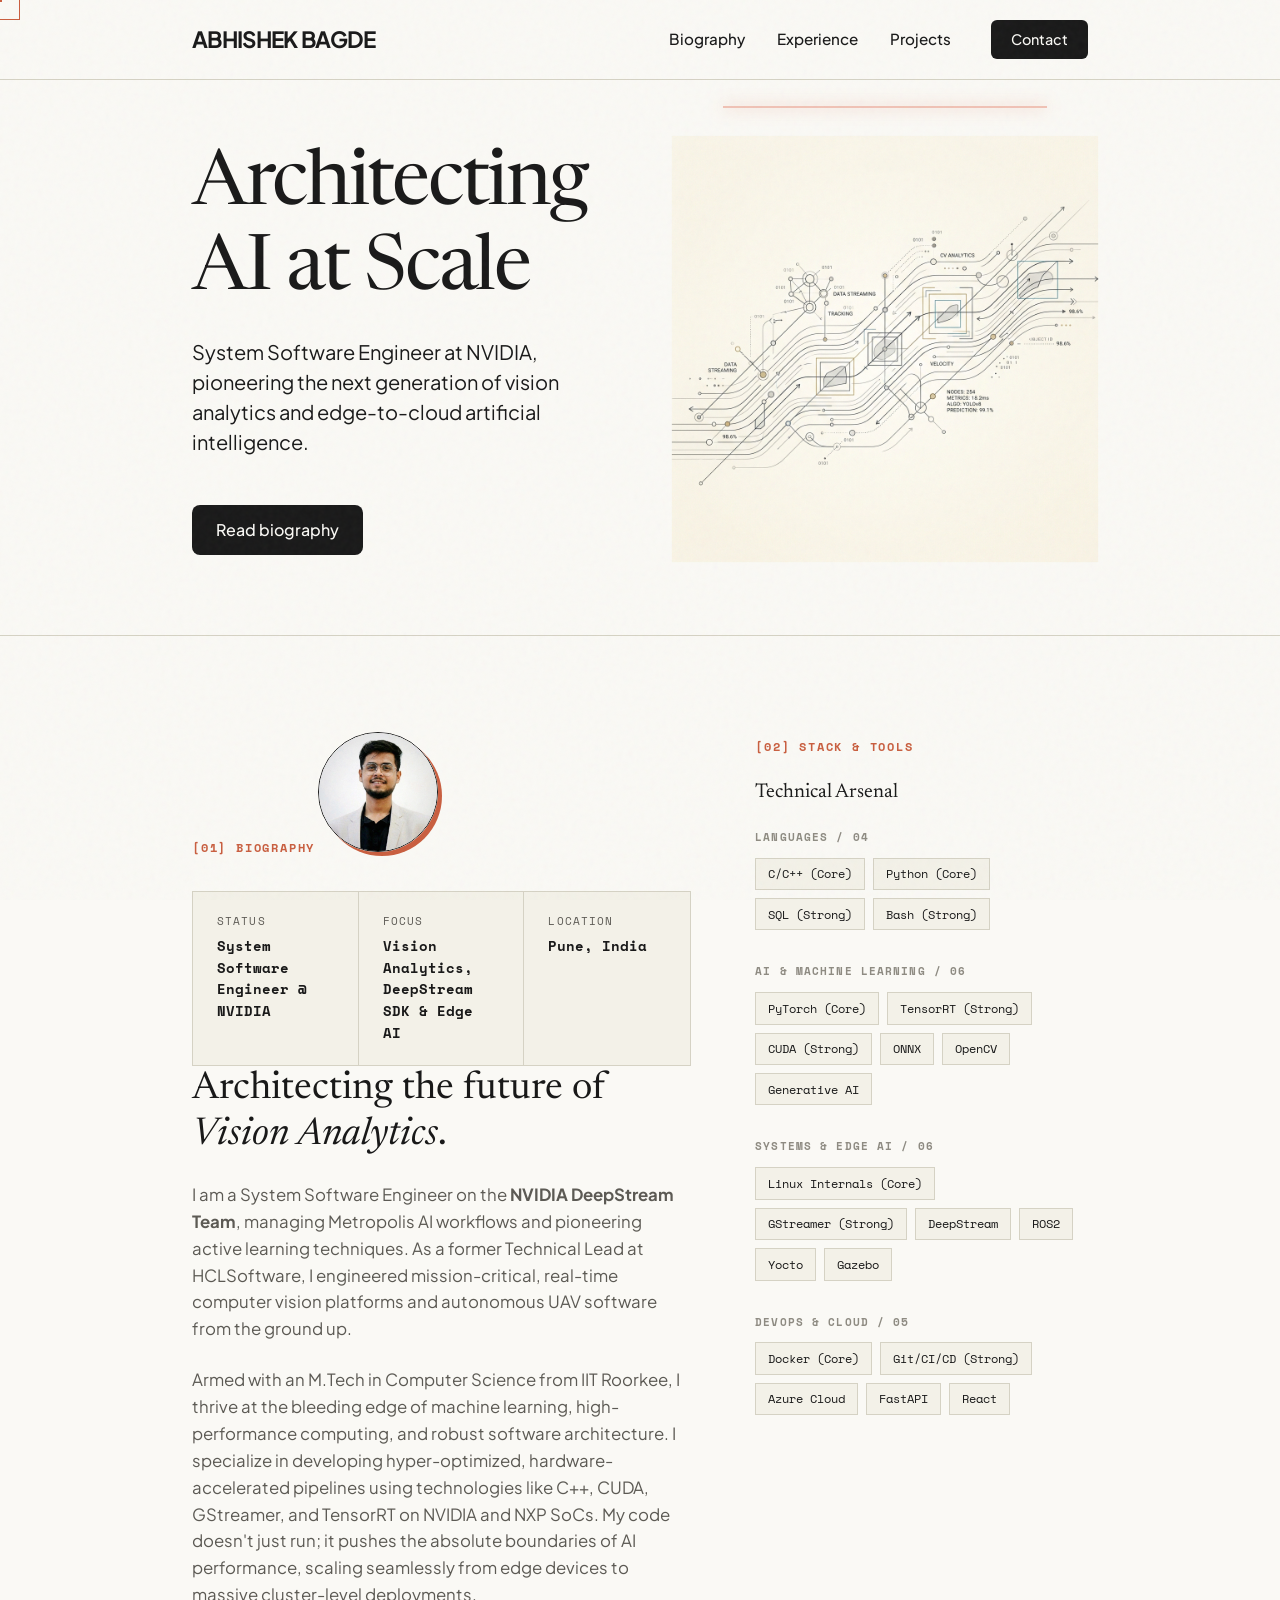
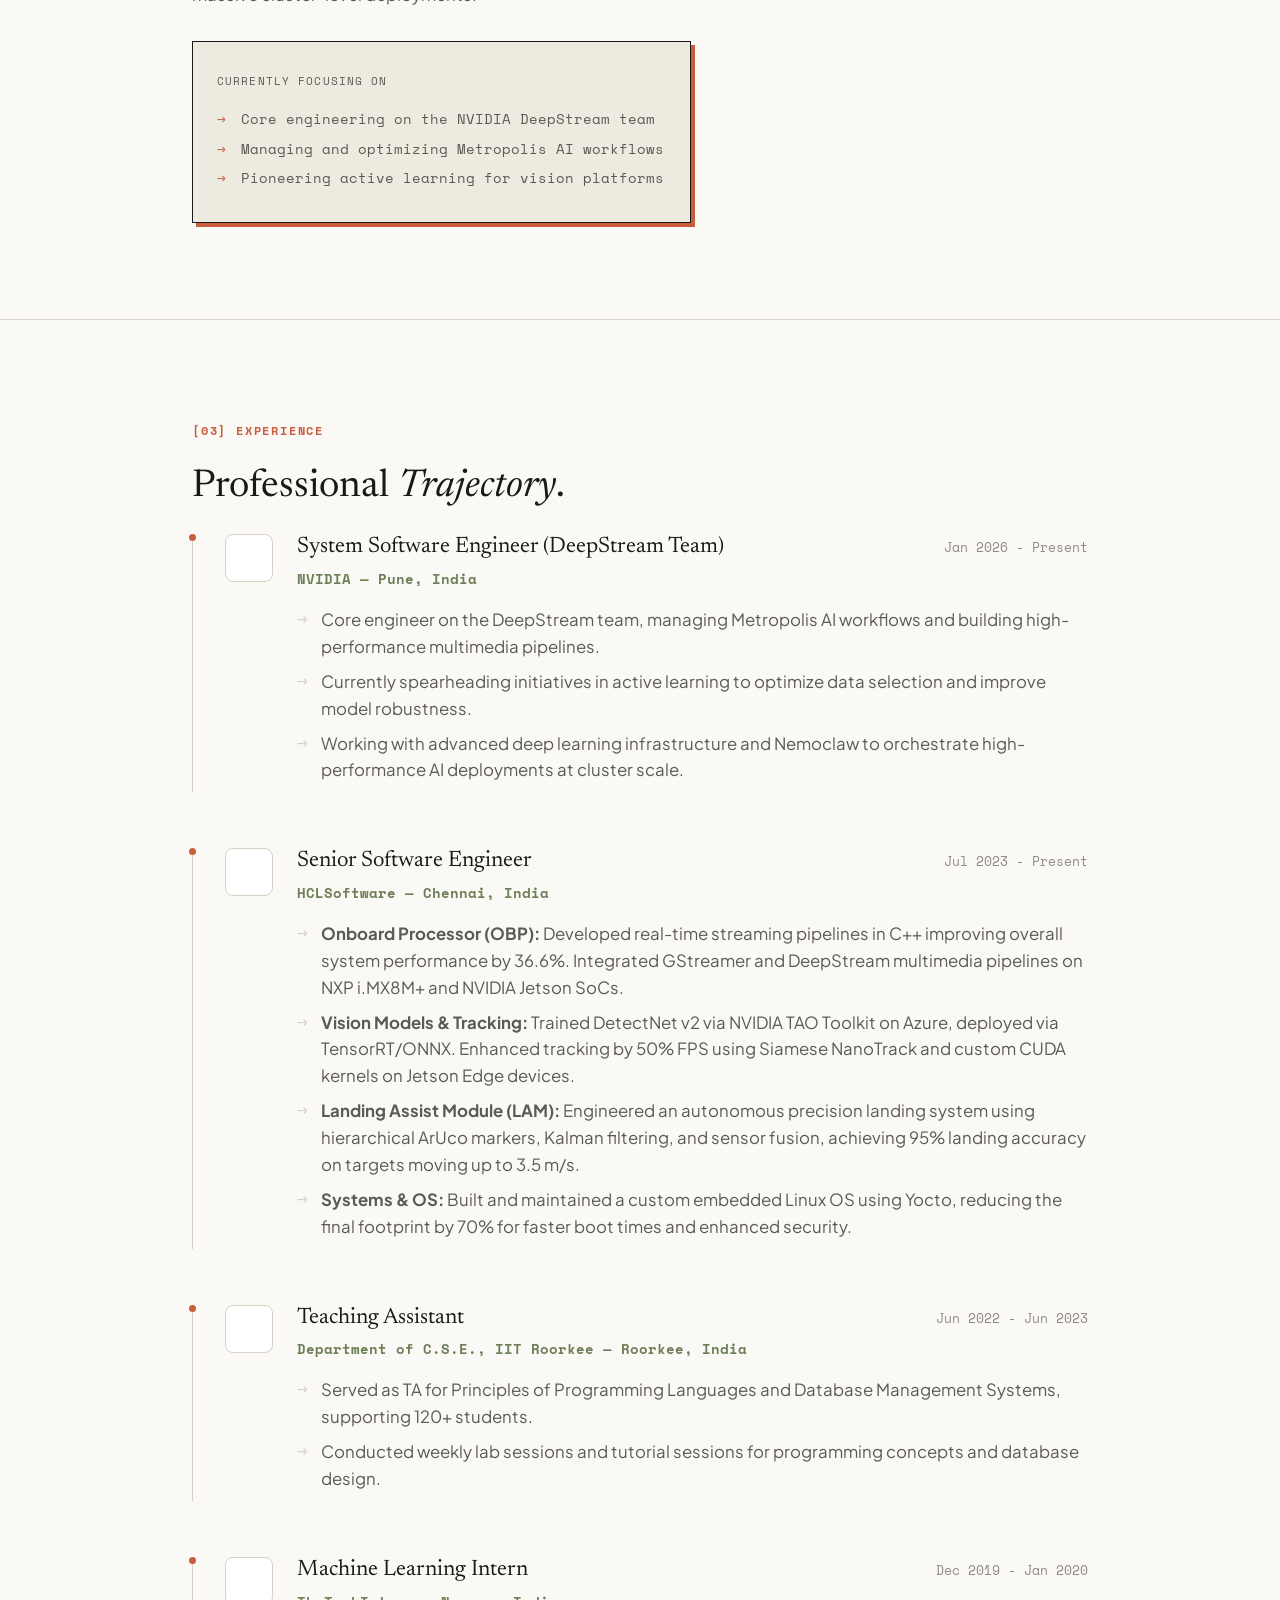
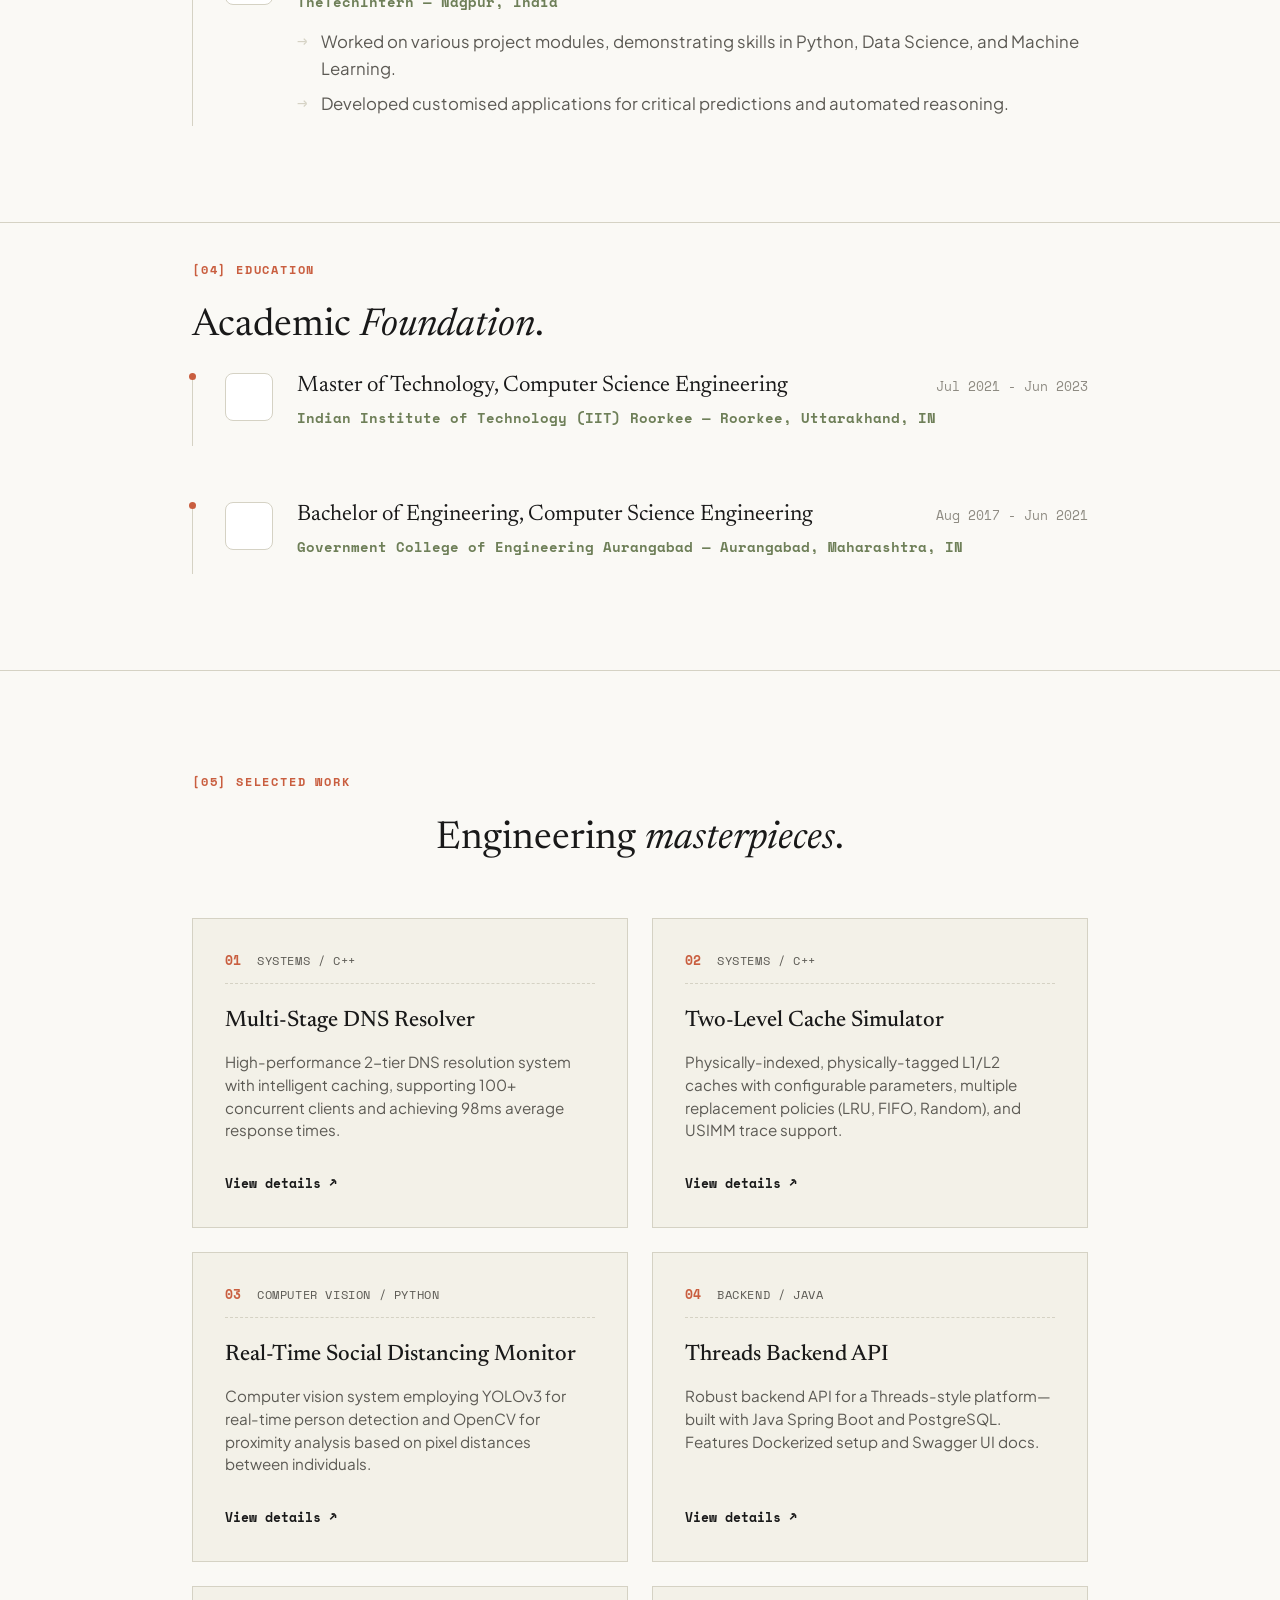
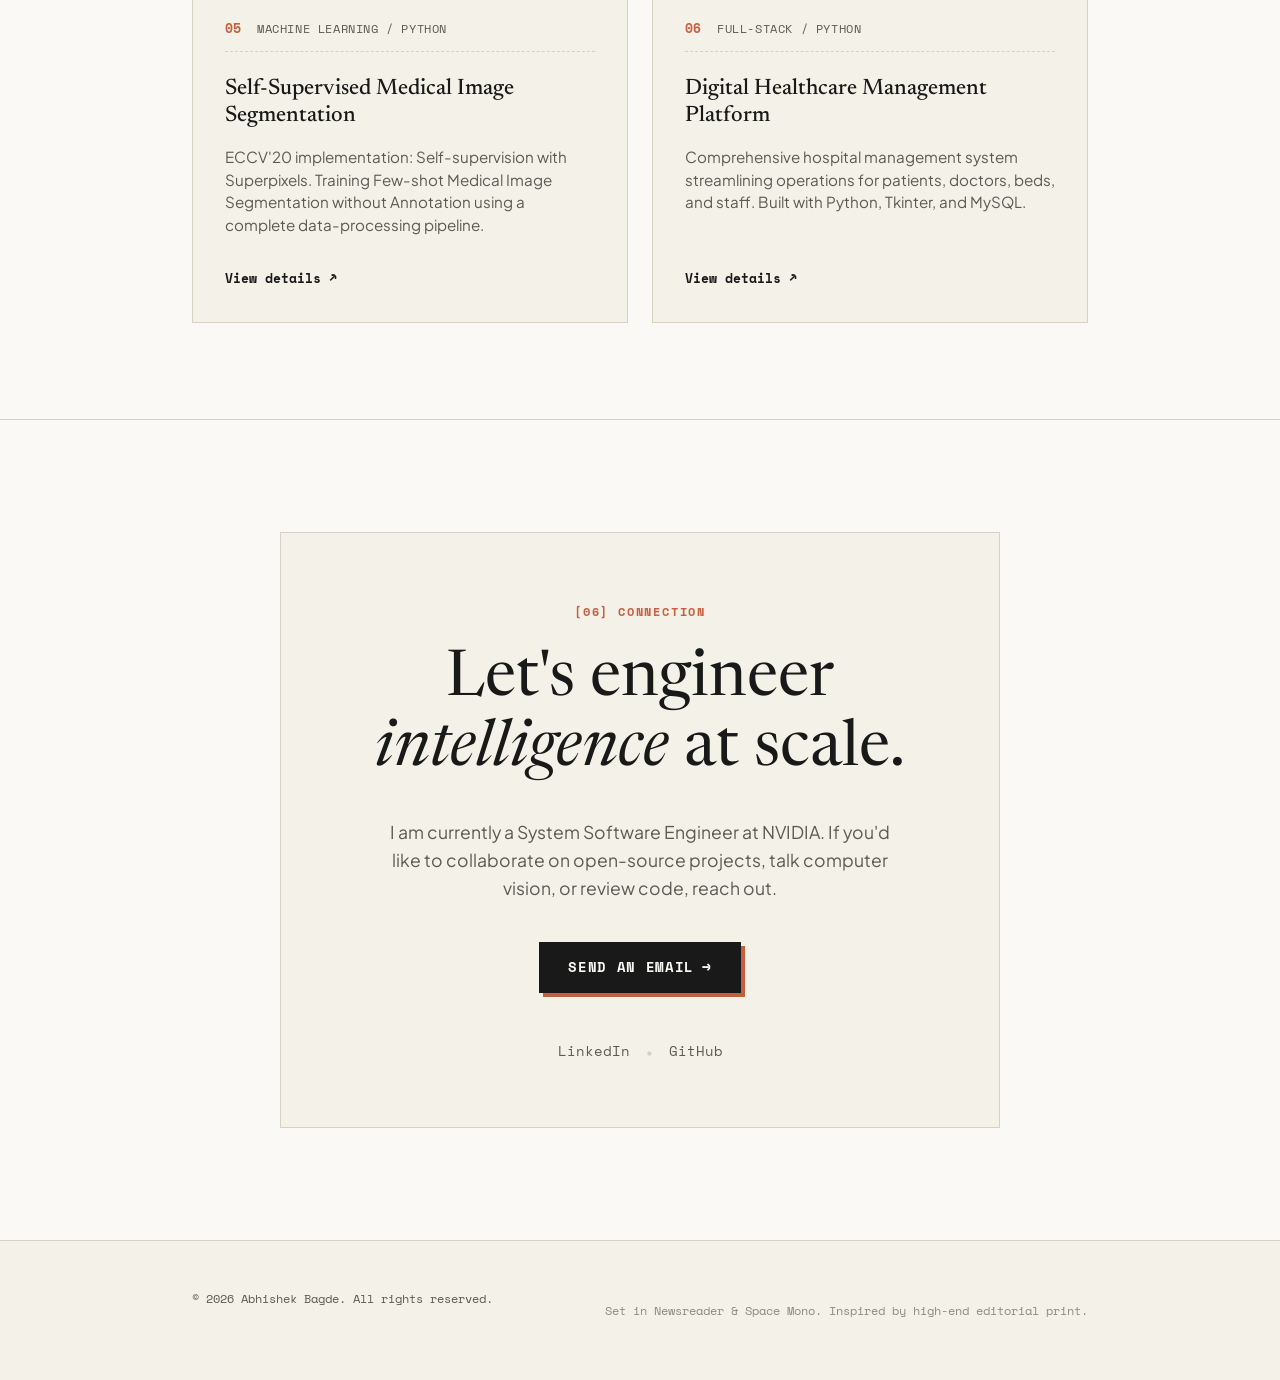
==== index.html @ 3987d08a "feat: add company and university logos to experience and education sections using clearbit api" ====
<!DOCTYPE html>
<html lang="en">
<head>
    <meta charset="UTF-8">
    <meta name="viewport" content="width=device-width, initial-scale=1.0">
    <title>Abhishek Bagde — Software Engineer & Systems Builder</title>
    <meta name="description" content="Portfolio of Abhishek Bagde, a System Software Engineer specializing in building robust distributed systems, high-performance AI workflows, and advanced computer vision platforms.">
    <!-- Google Fonts: Newsreader (Serif), Plus Jakarta Sans (Sans-Serif), Space Mono (Monospace) -->
    <link rel="preconnect" href="https://fonts.googleapis.com">
    <link rel="preconnect" href="https://fonts.gstatic.com" crossorigin>
    <link href="https://fonts.googleapis.com/css2?family=Newsreader:ital,opsz,wght@0,6..72,300..800;1,6..72,300..800&family=Plus+Jakarta+Sans:wght@300;400;500;600;700&family=Space+Mono:ital,wght@0,400;0,700;1,400;1,700&display=swap" rel="stylesheet">
    <link rel="icon" type="image/jpeg" href="images/favicon.jpg">
    <link rel="stylesheet" href="style.css?v=1.1">
</head>
<body>
    <!-- Papery subtle grain overlay -->
    <div class="grain-overlay" aria-hidden="true"></div>

    <header id="site-header">
        <nav class="nav-container anthropic-nav">
            <div class="logo">
                <a href="#" id="nav-logo-link">Abhishek Bagde</a>
            </div>
            <div class="nav-right">
                <ul class="nav-links">
                    <li><a href="#about" id="nav-link-about">Biography</a></li>
                    <li><a href="#experience" id="nav-link-experience">Experience</a></li>
                    <li><a href="#projects" id="nav-link-projects">Projects</a></li>
                </ul>
                <a href="#contact" class="btn-dark-small">Contact</a>
            </div>
        </nav>
    </header>

    <main>
        <!-- Custom Cursor -->
        <div class="custom-cursor"></div>
        <div class="custom-cursor-follower"></div>

        <!-- Hero Section -->
        <section id="hero" class="section-hero reveal">
            <div class="container hero-container-anthropic">
                <div class="hero-text-col">
                    <h1 class="hero-headline">
                        Architecting<br>AI at Scale
                    </h1>
                    <p class="hero-subheadline">
                        System Software Engineer at NVIDIA, pioneering the next generation of vision analytics and edge-to-cloud artificial intelligence.
                    </p>
                    <div class="hero-actions">
                        <a href="#about" class="btn-dark">Read biography</a>
                    </div>
                </div>
                <div class="hero-art-col">
                    <img src="images/hero-art.jpg" alt="Computer Vision Analytics Abstract Data Stream" class="hero-art-image">
                </div>
            </div>
        </section>

        <!-- About Section -->
        <section id="about" class="section-about reveal">
            <div class="container grid-two-col">
                <div class="about-left">
                    <div class="section-tag" id="about-tag">[01] BIOGRAPHY</div>
                    <div class="profile-wrapper">
                        <img src="images/profile.png" alt="Abhishek Bagde" class="profile-pic">
                    </div>
                    
                    <!-- Metadata Paper Grid -->
                    <div class="metadata-grid metadata-bio">
                        <div class="metadata-item">
                            <span class="meta-label">STATUS</span>
                            <span class="meta-value">System Software Engineer @ NVIDIA</span>
                        </div>
                        <div class="metadata-item">
                            <span class="meta-label">FOCUS</span>
                            <span class="meta-value">Vision Analytics, DeepStream SDK & Edge AI</span>
                        </div>
                        <div class="metadata-item">
                            <span class="meta-label">LOCATION</span>
                            <span class="meta-value">Pune, India</span>
                        </div>
                    </div>

                    <h2 class="section-title">Architecting the future of <em>Vision Analytics</em>.</h2>
                    <p class="about-text">
                        I am a System Software Engineer on the <strong>NVIDIA DeepStream Team</strong>, managing Metropolis AI workflows and pioneering active learning techniques. As a former Technical Lead at HCLSoftware, I engineered mission-critical, real-time computer vision platforms and autonomous UAV software from the ground up.
                    </p>
                    <p class="about-text">
                        Armed with an M.Tech in Computer Science from IIT Roorkee, I thrive at the bleeding edge of machine learning, high-performance computing, and robust software architecture. I specialize in developing hyper-optimized, hardware-accelerated pipelines using technologies like C++, CUDA, GStreamer, and TensorRT on NVIDIA and NXP SoCs. My code doesn't just run; it pushes the absolute boundaries of AI performance, scaling seamlessly from edge devices to massive cluster-level deployments.
                    </p>
                    
                    <!-- Currently Status Board -->
                    <div class="currently-board reveal">
                        <span class="meta-label">CURRENTLY FOCUSING ON</span>
                        <ul class="currently-list">
                            <li>Core engineering on the NVIDIA DeepStream team</li>
                            <li>Managing and optimizing Metropolis AI workflows</li>
                            <li>Pioneering active learning for vision platforms</li>
                        </ul>
                    </div>
                </div>
                <div class="about-right">
                    <div class="section-tag" id="skills-tag">[02] STACK & TOOLS</div>
                    <h3 class="subsection-title">Technical Arsenal</h3>
                    
                    <div class="skills-category">
                        <span class="category-name">LANGUAGES / 04</span>
                        <div class="skills-list">
                            <span class="skill-tag">C/C++ (Core)</span>
                            <span class="skill-tag">Python (Core)</span>
                            <span class="skill-tag">SQL (Strong)</span>
                            <span class="skill-tag">Bash (Strong)</span>
                        </div>
                    </div>

                    <div class="skills-category">
                        <span class="category-name">AI & MACHINE LEARNING / 06</span>
                        <div class="skills-list">
                            <span class="skill-tag">PyTorch (Core)</span>
                            <span class="skill-tag">TensorRT (Strong)</span>
                            <span class="skill-tag">CUDA (Strong)</span>
                            <span class="skill-tag">ONNX</span>
                            <span class="skill-tag">OpenCV</span>
                            <span class="skill-tag">Generative AI</span>
                        </div>
                    </div>

                    <div class="skills-category">
                        <span class="category-name">SYSTEMS & EDGE AI / 06</span>
                        <div class="skills-list">
                            <span class="skill-tag">Linux Internals (Core)</span>
                            <span class="skill-tag">GStreamer (Strong)</span>
                            <span class="skill-tag">DeepStream</span>
                            <span class="skill-tag">ROS2</span>
                            <span class="skill-tag">Yocto</span>
                            <span class="skill-tag">Gazebo</span>
                        </div>
                    </div>

                    <div class="skills-category">
                        <span class="category-name">DEVOPS & CLOUD / 05</span>
                        <div class="skills-list">
                            <span class="skill-tag">Docker (Core)</span>
                            <span class="skill-tag">Git/CI/CD (Strong)</span>
                            <span class="skill-tag">Azure Cloud</span>
                            <span class="skill-tag">FastAPI</span>
                            <span class="skill-tag">React</span>
                        </div>
                    </div>
                </div>
            </div>
        </section>

        <!-- Experience Section -->
        <section id="experience" class="section-experience reveal">
            <div class="container">
                <div class="section-tag" id="experience-tag">[03] EXPERIENCE</div>
                <h2 class="section-title">Professional <em>Trajectory</em>.</h2>

                <div class="experience-list">
                    <div class="experience-item with-logo">
                        <div class="exp-logo">
                            <img src="https://logo.clearbit.com/nvidia.com" alt="NVIDIA Logo" onerror="this.style.display='none'">
                        </div>
                        <div class="exp-content">
                            <div class="exp-header">
                                <h3 class="exp-title">System Software Engineer (DeepStream Team)</h3>
                                <span class="exp-date">Jan 2026 - Present</span>
                            </div>
                            <div class="exp-company">NVIDIA — Pune, India</div>
                            <ul class="exp-details">
                                <li>Core engineer on the DeepStream team, managing Metropolis AI workflows and building high-performance multimedia pipelines.</li>
                                <li>Currently spearheading initiatives in active learning to optimize data selection and improve model robustness.</li>
                                <li>Working with advanced deep learning infrastructure and Nemoclaw to orchestrate high-performance AI deployments at cluster scale.</li>
                            </ul>
                        </div>
                    </div>

                    <div class="experience-item with-logo">
                        <div class="exp-logo">
                            <img src="https://logo.clearbit.com/hclsoftware.com" alt="HCLSoftware Logo" onerror="this.style.display='none'">
                        </div>
                        <div class="exp-content">
                            <div class="exp-header">
                                <h3 class="exp-title">Senior Software Engineer</h3>
                                <span class="exp-date">Jul 2023 - Present</span>
                            </div>
                            <div class="exp-company">HCLSoftware — Chennai, India</div>
                            <ul class="exp-details">
                                <li><strong>Onboard Processor (OBP):</strong> Developed real-time streaming pipelines in C++ improving overall system performance by 36.6%. Integrated GStreamer and DeepStream multimedia pipelines on NXP i.MX8M+ and NVIDIA Jetson SoCs.</li>
                                <li><strong>Vision Models & Tracking:</strong> Trained DetectNet v2 via NVIDIA TAO Toolkit on Azure, deployed via TensorRT/ONNX. Enhanced tracking by 50% FPS using Siamese NanoTrack and custom CUDA kernels on Jetson Edge devices.</li>
                                <li><strong>Landing Assist Module (LAM):</strong> Engineered an autonomous precision landing system using hierarchical ArUco markers, Kalman filtering, and sensor fusion, achieving 95% landing accuracy on targets moving up to 3.5 m/s.</li>
                                <li><strong>Systems & OS:</strong> Built and maintained a custom embedded Linux OS using Yocto, reducing the final footprint by 70% for faster boot times and enhanced security.</li>
                            </ul>
                        </div>
                    </div>

                    <div class="experience-item with-logo">
                        <div class="exp-logo">
                            <img src="https://logo.clearbit.com/iitr.ac.in" alt="IIT Roorkee Logo" onerror="this.style.display='none'">
                        </div>
                        <div class="exp-content">
                            <div class="exp-header">
                                <h3 class="exp-title">Teaching Assistant</h3>
                                <span class="exp-date">Jun 2022 - Jun 2023</span>
                            </div>
                            <div class="exp-company">Department of C.S.E., IIT Roorkee — Roorkee, India</div>
                            <ul class="exp-details">
                                <li>Served as TA for Principles of Programming Languages and Database Management Systems, supporting 120+ students.</li>
                                <li>Conducted weekly lab sessions and tutorial sessions for programming concepts and database design.</li>
                            </ul>
                        </div>
                    </div>

                    <div class="experience-item with-logo">
                        <div class="exp-logo">
                            <img src="https://logo.clearbit.com/thetechintern.com" alt="TheTechIntern Logo" onerror="this.style.display='none'">
                        </div>
                        <div class="exp-content">
                            <div class="exp-header">
                                <h3 class="exp-title">Machine Learning Intern</h3>
                                <span class="exp-date">Dec 2019 - Jan 2020</span>
                            </div>
                            <div class="exp-company">TheTechIntern — Nagpur, India</div>
                            <ul class="exp-details">
                                <li>Worked on various project modules, demonstrating skills in Python, Data Science, and Machine Learning.</li>
                                <li>Developed customised applications for critical predictions and automated reasoning.</li>
                            </ul>
                        </div>
                    </div>
                </div>
            </div>
        </section>

        <!-- Education Section -->
        <section id="education" class="section-experience reveal" style="padding-top: 2rem;">
            <div class="container">
                <div class="section-tag" id="education-tag">[04] EDUCATION</div>
                <h2 class="section-title">Academic <em>Foundation</em>.</h2>

                <div class="experience-list">
                    <div class="experience-item with-logo">
                        <div class="exp-logo">
                            <img src="https://logo.clearbit.com/iitr.ac.in" alt="IIT Roorkee Logo" onerror="this.style.display='none'">
                        </div>
                        <div class="exp-content">
                            <div class="exp-header">
                                <h3 class="exp-title">Master of Technology, Computer Science Engineering</h3>
                                <span class="exp-date">Jul 2021 - Jun 2023</span>
                            </div>
                            <div class="exp-company">Indian Institute of Technology (IIT) Roorkee — Roorkee, Uttarakhand, IN</div>
                        </div>
                    </div>

                    <div class="experience-item with-logo">
                        <div class="exp-logo">
                            <img src="https://logo.clearbit.com/geca.ac.in" alt="GECA Logo" onerror="this.style.display='none'">
                        </div>
                        <div class="exp-content">
                            <div class="exp-header">
                                <h3 class="exp-title">Bachelor of Engineering, Computer Science Engineering</h3>
                                <span class="exp-date">Aug 2017 - Jun 2021</span>
                            </div>
                            <div class="exp-company">Government College of Engineering Aurangabad — Aurangabad, Maharashtra, IN</div>
                        </div>
                    </div>
                </div>
            </div>
        </section>

        <!-- Projects Section -->
        <section id="projects" class="section-projects reveal">
            <div class="container">
                <div class="section-tag" id="projects-tag">[05] SELECTED WORK</div>
                <h2 class="section-title text-center">Engineering <em>masterpieces</em>.</h2>
                
                <div class="project-text-grid">
                    <!-- Project 1 -->
                    <a href="https://github.com/Abhishek100100/Multi-Stage-DNS-Resolver-Using-Socket-Programming" target="_blank" rel="noopener noreferrer" class="project-card-textual">
                        <div class="card-header">
                            <span class="project-num">01</span>
                            <span class="project-category">Systems / C++</span>
                        </div>
                        <h3 class="project-title">Multi-Stage DNS Resolver</h3>
                        <p class="project-description">
                            High-performance 2-tier DNS resolution system with intelligent caching, supporting 100+ concurrent clients and achieving 98ms average response times.
                        </p>
                        <div class="card-footer">
                            <span class="view-link">View details ↗</span>
                        </div>
                    </a>

                    <!-- Project 2 -->
                    <a href="https://github.com/Abhishek100100/two-level-cache-simulator" target="_blank" rel="noopener noreferrer" class="project-card-textual">
                        <div class="card-header">
                            <span class="project-num">02</span>
                            <span class="project-category">Systems / C++</span>
                        </div>
                        <h3 class="project-title">Two-Level Cache Simulator</h3>
                        <p class="project-description">
                            Physically-indexed, physically-tagged L1/L2 caches with configurable parameters, multiple replacement policies (LRU, FIFO, Random), and USIMM trace support.
                        </p>
                        <div class="card-footer">
                            <span class="view-link">View details ↗</span>
                        </div>
                    </a>

                    <!-- Project 3 -->
                    <a href="https://github.com/Abhishek100100/Real-Time-Social-Distancing-Monitoring-System" target="_blank" rel="noopener noreferrer" class="project-card-textual">
                        <div class="card-header">
                            <span class="project-num">03</span>
                            <span class="project-category">Computer Vision / Python</span>
                        </div>
                        <h3 class="project-title">Real-Time Social Distancing Monitor</h3>
                        <p class="project-description">
                            Computer vision system employing YOLOv3 for real-time person detection and OpenCV for proximity analysis based on pixel distances between individuals.
                        </p>
                        <div class="card-footer">
                            <span class="view-link">View details ↗</span>
                        </div>
                    </a>

                    <!-- Project 4 -->
                    <a href="https://github.com/Abhishek100100/threads-backend-api" target="_blank" rel="noopener noreferrer" class="project-card-textual">
                        <div class="card-header">
                            <span class="project-num">04</span>
                            <span class="project-category">Backend / Java</span>
                        </div>
                        <h3 class="project-title">Threads Backend API</h3>
                        <p class="project-description">
                            Robust backend API for a Threads-style platform—built with Java Spring Boot and PostgreSQL. Features Dockerized setup and Swagger UI docs.
                        </p>
                        <div class="card-footer">
                            <span class="view-link">View details ↗</span>
                        </div>
                    </a>

                    <!-- Project 5 -->
                    <a href="https://github.com/Abhishek100100/Self-supervised-Fewshot-Medical-Image-Segmentation" target="_blank" rel="noopener noreferrer" class="project-card-textual">
                        <div class="card-header">
                            <span class="project-num">05</span>
                            <span class="project-category">Machine Learning / Python</span>
                        </div>
                        <h3 class="project-title">Self-Supervised Medical Image Segmentation</h3>
                        <p class="project-description">
                            ECCV'20 implementation: Self-supervision with Superpixels. Training Few-shot Medical Image Segmentation without Annotation using a complete data-processing pipeline.
                        </p>
                        <div class="card-footer">
                            <span class="view-link">View details ↗</span>
                        </div>
                    </a>

                    <!-- Project 6 -->
                    <a href="https://github.com/Abhishek100100/Digital-Healthcare-Management-Platform" target="_blank" rel="noopener noreferrer" class="project-card-textual">
                        <div class="card-header">
                            <span class="project-num">06</span>
                            <span class="project-category">Full-Stack / Python</span>
                        </div>
                        <h3 class="project-title">Digital Healthcare Management Platform</h3>
                        <p class="project-description">
                            Comprehensive hospital management system streamlining operations for patients, doctors, beds, and staff. Built with Python, Tkinter, and MySQL.
                        </p>
                        <div class="card-footer">
                            <span class="view-link">View details ↗</span>
                        </div>
                    </a>
                </div>
            </div>
        </section>

        <!-- Contact Section -->
        <section id="contact" class="section-contact reveal">
            <div class="container">
                <div class="contact-box">
                    <div class="section-tag" id="contact-tag">[06] CONNECTION</div>
                    <h2 class="contact-catchphrase">Let's engineer <em>intelligence</em> at scale.</h2>
                    <p class="contact-text">
                        I am currently a System Software Engineer at NVIDIA. If you'd like to collaborate on open-source projects, talk computer vision, or review code, reach out.
                    </p>
                    <div class="contact-action">
                        <a href="mailto:bagdeabhishek.rahul@gmail.com" class="btn btn-retro" id="contact-btn">
                            Send an Email <span class="arrow">→</span>
                        </a>
                    </div>
                    <div class="social-links">
                        <a href="https://www.linkedin.com/in/bagde-abhishek" target="_blank" rel="noopener noreferrer" class="social-link-item" id="linkedin-link">LinkedIn</a>
                        <span class="dot-separator">•</span>
                        <a href="https://github.com/abhishek100100" target="_blank" rel="noopener noreferrer" class="social-link-item" id="github-link">GitHub</a>
                    </div>
                </div>
            </div>
        </section>
    </main>

    <footer id="site-footer">
        <div class="container footer-container">
            <p class="footer-copy">&copy; 2026 Abhishek Bagde. All rights reserved.</p>
            <p class="footer-colophon">Set in Newsreader & Space Mono. Inspired by high-end editorial print.</p>
        </div>
    </footer>

    <script src="script.js?v=1.1"></script>
</body>
</html>
---- style.css ----
/* ==========================================================================
   ANTHROPIC MODERN RETRO (PAPERY) DESIGN SYSTEM
   ========================================================================== */

:root {
    /* Color Palette */
    --bg-primary: #faf9f5;      /* Ivory (paper background) */
    --bg-secondary: #f3f1e8;    /* Ivory Medium (surfaces & cards) */
    --bg-tertiary: #edeae0;     /* Darker Ivory (inputs & header scroll) */
    
    --text-primary: #191919;    /* Charcoal/Slate Dark */
    --text-muted: #5c5a54;      /* Slate Medium */
    --text-light: #8e8b82;      /* Slate Light */
    
    --accent-orange: #c95e3f;   /* Burnt Orange / Clay */
    --accent-green: #6e7f58;    /* Olive Green */
    --accent-blue: #58798f;     /* Slate Blue */
    
    --border-color: #d5d2c4;    /* Papery Warm Grey Border */
    --border-dark: #191919;     /* High Contrast Border */
    
    /* Typography */
    --font-serif: 'Newsreader', Georgia, serif;
    --font-sans: 'Plus Jakarta Sans', -apple-system, BlinkMacSystemFont, "Segoe UI", Roboto, sans-serif;
    --font-mono: 'Space Mono', Courier New, monospace;
    
    /* Layout & Spacing */
    --container-width: 960px;
    --transition-smooth: 0.25s cubic-bezier(0.16, 1, 0.3, 1);
}

/* Base Styles */
* {
    box-sizing: border-box;
    margin: 0;
    padding: 0;
}

html {
    scroll-behavior: smooth;
    background-color: var(--bg-primary);
}

body {
    font-family: var(--font-sans);
    background-color: var(--bg-primary);
    color: var(--text-primary);
    line-height: 1.6;
    font-size: 1.05rem;
    position: relative;
    overflow-x: hidden;
}

/* Paper Grain Texture Overlay */
.grain-overlay {
    position: fixed;
    top: 0;
    left: 0;
    width: 100vw;
    height: 100vh;
    opacity: 0.035;
    pointer-events: none;
    z-index: 9999;
    background-image: url("data:image/svg+xml,%3Csvg viewBox='0 0 200 200' xmlns='http://www.w3.org/2000/svg'%3E%3Cfilter id='noiseFilter'%3E%3CfeTurbulence type='fractalNoise' baseFrequency='0.8' numOctaves='3' stitchTiles='stitch'/%3E%3C/filter%3E%3Crect width='100%25' height='100%25' filter='url(%23noiseFilter)'/%3E%3C/svg%3E");
}

/* Layout Utilities */
.container {
    max-width: var(--container-width);
    margin: 0 auto;
    padding: 0 2rem;
    width: 100%;
}

.grid-two-col {
    display: grid;
    grid-template-columns: 1.2fr 0.8fr;
    gap: 4rem;
}

@media (max-width: 768px) {
    .grid-two-col {
        grid-template-columns: 1fr;
        gap: 3rem;
    }
}

/* Typography elements */
h1, h2, h3, h4 {
    font-family: var(--font-serif);
    font-weight: 400;
    color: var(--text-primary);
    line-height: 1.2;
}

em {
    font-family: var(--font-serif);
    font-style: italic;
    font-weight: inherit;
}

p {
    margin-bottom: 1.5rem;
}

p:last-child {
    margin-bottom: 0;
}

a {
    color: var(--text-primary);
    text-decoration: none;
    transition: var(--transition-smooth);
}

/* Retro Monospace Section Tags */
.section-tag {
    font-family: var(--font-mono);
    font-size: 0.75rem;
    letter-spacing: 0.15em;
    color: var(--accent-orange);
    text-transform: uppercase;
    margin-bottom: 1.5rem;
    display: inline-block;
    font-weight: 700;
}

.text-center {
    text-align: center;
}

/* Header & Navigation */
#site-header {
    background-color: rgba(250, 249, 245, 0.9);
    backdrop-filter: blur(8px);
    border-bottom: 1px solid var(--border-color);
    position: sticky;
    top: 0;
    z-index: 100;
    transition: var(--transition-smooth);
}

.nav-container {
    display: flex;
    justify-content: space-between;
    align-items: center;
    max-width: var(--container-width);
    margin: 0 auto;
    padding: 1.25rem 2rem;
}

.anthropic-nav .nav-right {
    display: flex;
    align-items: center;
    gap: 2.5rem;
}

.logo a {
    font-family: var(--font-sans);
    font-size: 1.4rem;
    font-weight: 700;
    letter-spacing: -0.03em;
    text-transform: uppercase;
}

.nav-links {
    list-style: none;
    display: flex;
    gap: 2rem;
}

.nav-links a {
    font-family: var(--font-sans);
    font-size: 0.95rem;
    font-weight: 500;
    color: var(--text-primary);
    position: relative;
    padding: 0.25rem 0;
    transition: color 0.2s ease;
}

.nav-links a:hover {
    color: var(--accent-orange);
}

.btn-dark-small {
    background-color: var(--text-primary);
    color: var(--bg-primary);
    font-family: var(--font-sans);
    font-size: 0.9rem;
    font-weight: 500;
    padding: 0.5rem 1.25rem;
    border-radius: 6px;
    transition: background-color 0.2s ease, transform 0.2s ease;
}

.btn-dark-small:hover {
    background-color: var(--accent-orange);
    color: #fff;
    transform: translateY(-1px);
}

/* Hero Section */
.section-hero {
    padding: 4rem 0 5rem 0;
    border-bottom: 1px solid var(--border-color);
    overflow: hidden;
}

.hero-container-anthropic {
    display: flex;
    align-items: center;
    justify-content: space-between;
    gap: 4rem;
}

.hero-text-col {
    flex: 1;
    max-width: 600px;
    padding-right: 2rem;
}

.hero-headline {
    font-size: clamp(3rem, 6vw, 4.8rem);
    line-height: 1.1;
    letter-spacing: -0.03em;
    margin-bottom: 1.5rem;
}

.hero-subheadline {
    font-family: var(--font-sans);
    font-size: 1.25rem;
    line-height: 1.5;
    color: var(--text-primary);
    margin-bottom: 3rem;
    max-width: 480px;
}

.btn-dark {
    display: inline-block;
    background-color: var(--text-primary);
    color: var(--bg-primary);
    font-family: var(--font-sans);
    font-size: 1rem;
    font-weight: 500;
    padding: 0.75rem 1.5rem;
    border-radius: 8px;
    transition: background-color 0.2s ease, transform 0.2s ease;
}

.btn-dark:hover {
    background-color: var(--accent-orange);
    color: #fff;
    transform: translateY(-2px);
}

.hero-art-col {
    flex: 1.2;
    display: flex;
    justify-content: flex-end;
    position: relative;
}

.hero-art-col::after {
    content: '';
    position: absolute;
    top: -10%;
    left: 10%;
    width: 80%;
    height: 2px;
    background: rgba(225, 112, 85, 0.4);
    box-shadow: 0 0 15px rgba(225, 112, 85, 0.6);
    animation: scanline 4s cubic-bezier(0.4, 0, 0.2, 1) infinite;
    z-index: 10;
    pointer-events: none;
}

@keyframes scanline {
    0% { top: -5%; opacity: 0; }
    10% { opacity: 1; }
    90% { opacity: 1; }
    100% { top: 105%; opacity: 0; }
}

.hero-art-image {
    width: 100%;
    max-width: 700px;
    height: auto;
    object-fit: contain;
    mix-blend-mode: multiply;
    transform: scale(1.05);
}

/* Metadata Paper Grid */
.metadata-grid {
    display: grid;
    grid-template-columns: repeat(3, 1fr);
    border: 1px solid var(--border-color);
    border-radius: 0;
    background-color: var(--bg-secondary);
}

.metadata-item {
    padding: 1.25rem 1.5rem;
    display: flex;
    flex-direction: column;
    gap: 0.35rem;
}

.metadata-item:not(:last-child) {
    border-right: 1px solid var(--border-color);
}

.meta-label {
    font-family: var(--font-mono);
    font-size: 0.7rem;
    letter-spacing: 0.1em;
    color: var(--text-muted);
}

.meta-value {
    font-family: var(--font-mono);
    font-size: 0.85rem;
    font-weight: 700;
    color: var(--text-primary);
}

@media (max-width: 640px) {
    .metadata-grid {
        grid-template-columns: 1fr;
    }
    .metadata-item:not(:last-child) {
        border-right: none;
        border-bottom: 1px solid var(--border-color);
    }
}

/* Biography & Skills Section */
.section-about {
    padding: 6rem 0;
    border-bottom: 1px solid var(--border-color);
}

.section-title {
    font-size: clamp(1.8rem, 4vw, 2.4rem);
    margin-bottom: 1.5rem;
}

.about-text {
    color: var(--text-muted);
    font-size: 1.05rem;
    margin-bottom: 1.5rem;
}

.subsection-title {
    font-size: 1.25rem;
    margin-bottom: 1.5rem;
    color: var(--text-primary);
    font-family: var(--font-serif);
}

.skills-category {
    margin-bottom: 2rem;
}

.category-name {
    display: block;
    font-family: var(--font-mono);
    font-size: 0.7rem;
    letter-spacing: 0.1em;
    color: var(--text-light);
    margin-bottom: 0.75rem;
    font-weight: 700;
}

.skills-list {
    display: flex;
    flex-wrap: wrap;
    gap: 0.5rem;
}

.skill-tag {
    font-family: var(--font-mono);
    font-size: 0.75rem;
    color: var(--text-primary);
    background-color: var(--bg-secondary);
    border: 1px solid var(--border-color);
    padding: 0.35rem 0.75rem;
    transition: var(--transition-smooth);
}

.skill-tag:hover {
    border-color: var(--text-muted);
    transform: translateY(-1px);
}

/* Experience Section */
.section-experience {
    padding: 6rem 0;
    border-bottom: 1px solid var(--border-color);
}

/* Experience List */
.experience-list {
    display: flex;
    flex-direction: column;
    gap: 3.5rem;
}

.experience-item {
    padding-left: 2rem;
    border-left: 1px solid var(--border-color);
    position: relative;
}

.experience-item::before {
    content: '';
    position: absolute;
    left: -4px;
    top: 0;
    width: 7px;
    height: 7px;
    border-radius: 50%;
    background-color: var(--accent-orange);
}

.experience-item.with-logo {
    display: flex;
    gap: 1.5rem;
    align-items: flex-start;
}

.exp-logo {
    flex-shrink: 0;
    width: 48px;
    height: 48px;
    background-color: white;
    border: 1px solid var(--border-color);
    border-radius: 8px;
    padding: 4px;
    display: flex;
    align-items: center;
    justify-content: center;
    overflow: hidden;
}

.exp-logo img {
    width: 100%;
    height: 100%;
    object-fit: contain;
}

.exp-content {
    flex: 1;
}

.exp-header {
    display: flex;
    justify-content: space-between;
    align-items: baseline;
    margin-bottom: 0.5rem;
    flex-wrap: wrap;
    gap: 1rem;
}

.exp-title {
    font-size: 1.4rem;
    color: var(--text-primary);
}

.exp-date {
    font-family: var(--font-mono);
    font-size: 0.8rem;
    color: var(--text-light);
}

.exp-company {
    font-family: var(--font-mono);
    font-size: 0.85rem;
    color: var(--accent-green);
    margin-bottom: 1rem;
    font-weight: 700;
}

.exp-details {
    list-style-type: none;
    color: var(--text-muted);
}

.exp-details li {
    margin-bottom: 0.5rem;
    padding-left: 1.5rem;
    position: relative;
}

.exp-details li::before {
    content: '→';
    position: absolute;
    left: 0;
    color: var(--border-color);
    font-family: var(--font-mono);
}

/* Projects Section */
.section-projects {
    padding: 6rem 0;
    border-bottom: 1px solid var(--border-color);
    background-color: var(--bg-primary);
}

.project-text-grid {
    display: grid;
    grid-template-columns: repeat(auto-fit, minmax(300px, 1fr));
    gap: 1.5rem;
    margin-top: 3.5rem;
}

.project-card-textual {
    background-color: var(--bg-secondary);
    border: 1px solid var(--border-color);
    padding: 2rem;
    display: flex;
    flex-direction: column;
    text-decoration: none;
    color: inherit;
    transition: all 0.3s ease;
    height: 100%;
    position: relative;
}

.project-card-textual:hover {
    background-color: var(--bg-primary);
    transform: translateY(-4px);
    box-shadow: 4px 4px 0px var(--border-dark);
    border-color: var(--border-dark);
}

.card-header {
    display: flex;
    align-items: baseline;
    gap: 1rem;
    margin-bottom: 1.5rem;
    border-bottom: 1px dashed var(--border-color);
    padding-bottom: 0.75rem;
    transition: border-color 0.3s ease;
}

.project-card-textual:hover .card-header {
    border-bottom-color: var(--border-dark);
}

.card-header .project-num {
    font-family: var(--font-mono);
    font-size: 0.8rem;
    color: var(--accent-orange);
    font-weight: 700;
}

.card-header .project-category {
    font-family: var(--font-mono);
    font-size: 0.75rem;
    color: var(--text-muted);
    letter-spacing: 0.05em;
    text-transform: uppercase;
}

.project-card-textual .project-title {
    font-size: 1.4rem;
    font-weight: 500;
    margin-bottom: 1rem;
    line-height: 1.2;
}

.project-card-textual .project-description {
    font-size: 0.95rem;
    line-height: 1.5;
    color: var(--text-muted);
    margin-bottom: 2rem;
    flex-grow: 1;
}

.project-card-textual .card-footer {
    margin-top: auto;
    font-family: var(--font-mono);
    font-size: 0.8rem;
    font-weight: 700;
}

.project-card-textual .view-link {
    display: inline-block;
    transition: transform 0.3s ease, color 0.3s ease;
    color: var(--text-primary);
}

.project-card-textual:hover .view-link {
    color: var(--accent-green);
    transform: translateX(4px);
}

/* Contact Section */
.section-contact {
    padding: 7rem 0;
    background-color: var(--bg-primary);
}

.contact-box {
    border: 1px solid var(--border-color);
    background-color: var(--bg-secondary);
    padding: 4rem 3rem;
    text-align: center;
    max-width: 720px;
    margin: 0 auto;
}

.contact-title {
    font-size: 2.2rem;
    margin-bottom: 1rem;
}

.contact-text {
    color: var(--text-muted);
    font-size: 1.1rem;
    max-width: 500px;
    margin: 0 auto 2.5rem auto;
}

/* Retro Paper Button */
.btn-retro {
    display: inline-flex;
    align-items: center;
    gap: 0.5rem;
    background-color: var(--text-primary);
    color: var(--bg-primary);
    border: 1px solid var(--border-dark);
    padding: 0.85rem 1.75rem;
    font-family: var(--font-mono);
    font-size: 0.85rem;
    font-weight: 700;
    text-transform: uppercase;
    letter-spacing: 0.05em;
    transition: transform 0.1s, box-shadow 0.1s;
    box-shadow: 4px 4px 0px var(--accent-orange);
}

.btn-retro:hover {
    transform: translate(-1px, -1px);
    box-shadow: 5px 5px 0px var(--accent-orange);
    background-color: var(--text-primary);
    color: var(--bg-primary);
}

.btn-retro:active {
    transform: translate(2px, 2px);
    box-shadow: 1px 1px 0px var(--accent-orange);
}

.btn-retro .arrow {
    transition: transform var(--transition-smooth);
}

.btn-retro:hover .arrow {
    transform: translateX(4px);
}

.social-links {
    margin-top: 3rem;
    display: flex;
    justify-content: center;
    align-items: center;
    gap: 1rem;
}

.social-link-item {
    font-family: var(--font-mono);
    font-size: 0.85rem;
    color: var(--text-muted);
}

.social-link-item:hover {
    color: var(--accent-orange);
    text-decoration: underline;
    text-underline-offset: 4px;
}

.dot-separator {
    color: var(--border-color);
    font-size: 0.8rem;
}

/* Footer Styles */
#site-footer {
    border-top: 1px solid var(--border-color);
    background-color: var(--bg-secondary);
    padding: 3rem 0;
    color: var(--text-muted);
}

.footer-container {
    display: flex;
    justify-content: space-between;
    align-items: center;
    font-family: var(--font-mono);
    font-size: 0.75rem;
}

@media (max-width: 640px) {
    .footer-container {
        flex-direction: column;
        gap: 1rem;
        text-align: center;
    }
}

.footer-copy {
    color: var(--text-muted);
}

.footer-colophon {
    color: var(--text-light);
}

/* Dynamic styling on scroll */
body.scrolled #site-header {
    background-color: rgba(243, 241, 232, 0.95);
    border-bottom-color: var(--text-primary);
}

/* Custom Cursor Animation */
@media (pointer: fine) {
    body, a, button, .btn-retro {
        cursor: none;
    }

    .custom-cursor {
        position: fixed;
        top: 0;
        left: 0;
        width: 4px;
        height: 4px;
        border-radius: 0;
        background-color: var(--accent-orange);
        pointer-events: none;
        z-index: 10000;
        transform: translate(-50%, -50%);
        transition: width 0.2s ease, height 0.2s ease, background-color 0.2s ease;
    }

    .custom-cursor-follower {
        position: fixed;
        top: 0;
        left: 0;
        width: 40px;
        height: 40px;
        border-radius: 0;
        border: 1px solid var(--accent-orange);
        pointer-events: none;
        z-index: 9999;
        transform: translate(-50%, -50%);
        transition: width 0.2s ease, height 0.2s ease, border-color 0.2s ease, background-color 0.2s ease;
    }

    .custom-cursor.hovering {
        width: 6px;
        height: 6px;
        background-color: var(--text-primary);
    }

    .custom-cursor-follower.hovering {
        width: 48px;
        height: 48px;
        border-color: var(--text-primary);
        border-style: dashed;
        background-color: rgba(26, 26, 26, 0.03);
    }
}

/* Scroll Reveal Animations */
.reveal {
    opacity: 0;
    transform: translateY(40px);
    transition: opacity 0.8s cubic-bezier(0.16, 1, 0.3, 1), transform 0.8s cubic-bezier(0.16, 1, 0.3, 1);
}

.reveal.active {
    opacity: 1;
    transform: translateY(0);
}

/* Currently Board */
.currently-board {
    margin-top: 2rem;
    padding: 1.5rem;
    background-color: var(--bg-tertiary);
    border: 1px solid var(--border-dark);
    box-shadow: 4px 4px 0px var(--accent-orange);
}

.currently-list {
    margin-top: 1rem;
    list-style-type: none;
    font-family: var(--font-mono);
    font-size: 0.85rem;
    color: var(--text-muted);
}

.currently-list li {
    margin-bottom: 0.5rem;
    padding-left: 1.5rem;
    position: relative;
}

.currently-list li::before {
    content: '→';
    position: absolute;
    left: 0;
    color: var(--accent-orange);
}

/* Contact Catchphrase */
.contact-catchphrase {
    font-size: clamp(2.5rem, 6vw, 4rem);
    line-height: 1.1;
    margin-bottom: 2rem;
    color: var(--text-primary);
    font-weight: 400;
}

/* Profile Picture */
.profile-wrapper {
    margin-bottom: 2rem;
    display: inline-block;
}

.profile-pic {
    width: 120px;
    height: 120px;
    border-radius: 50%;
    object-fit: cover;
    border: 1px solid var(--border-dark);
    box-shadow: 4px 4px 0px var(--accent-orange);
    transition: transform 0.3s ease, box-shadow 0.3s ease;
}

.profile-pic:hover {
    transform: translate(-2px, -2px);
    box-shadow: 6px 6px 0px var(--accent-green);
}
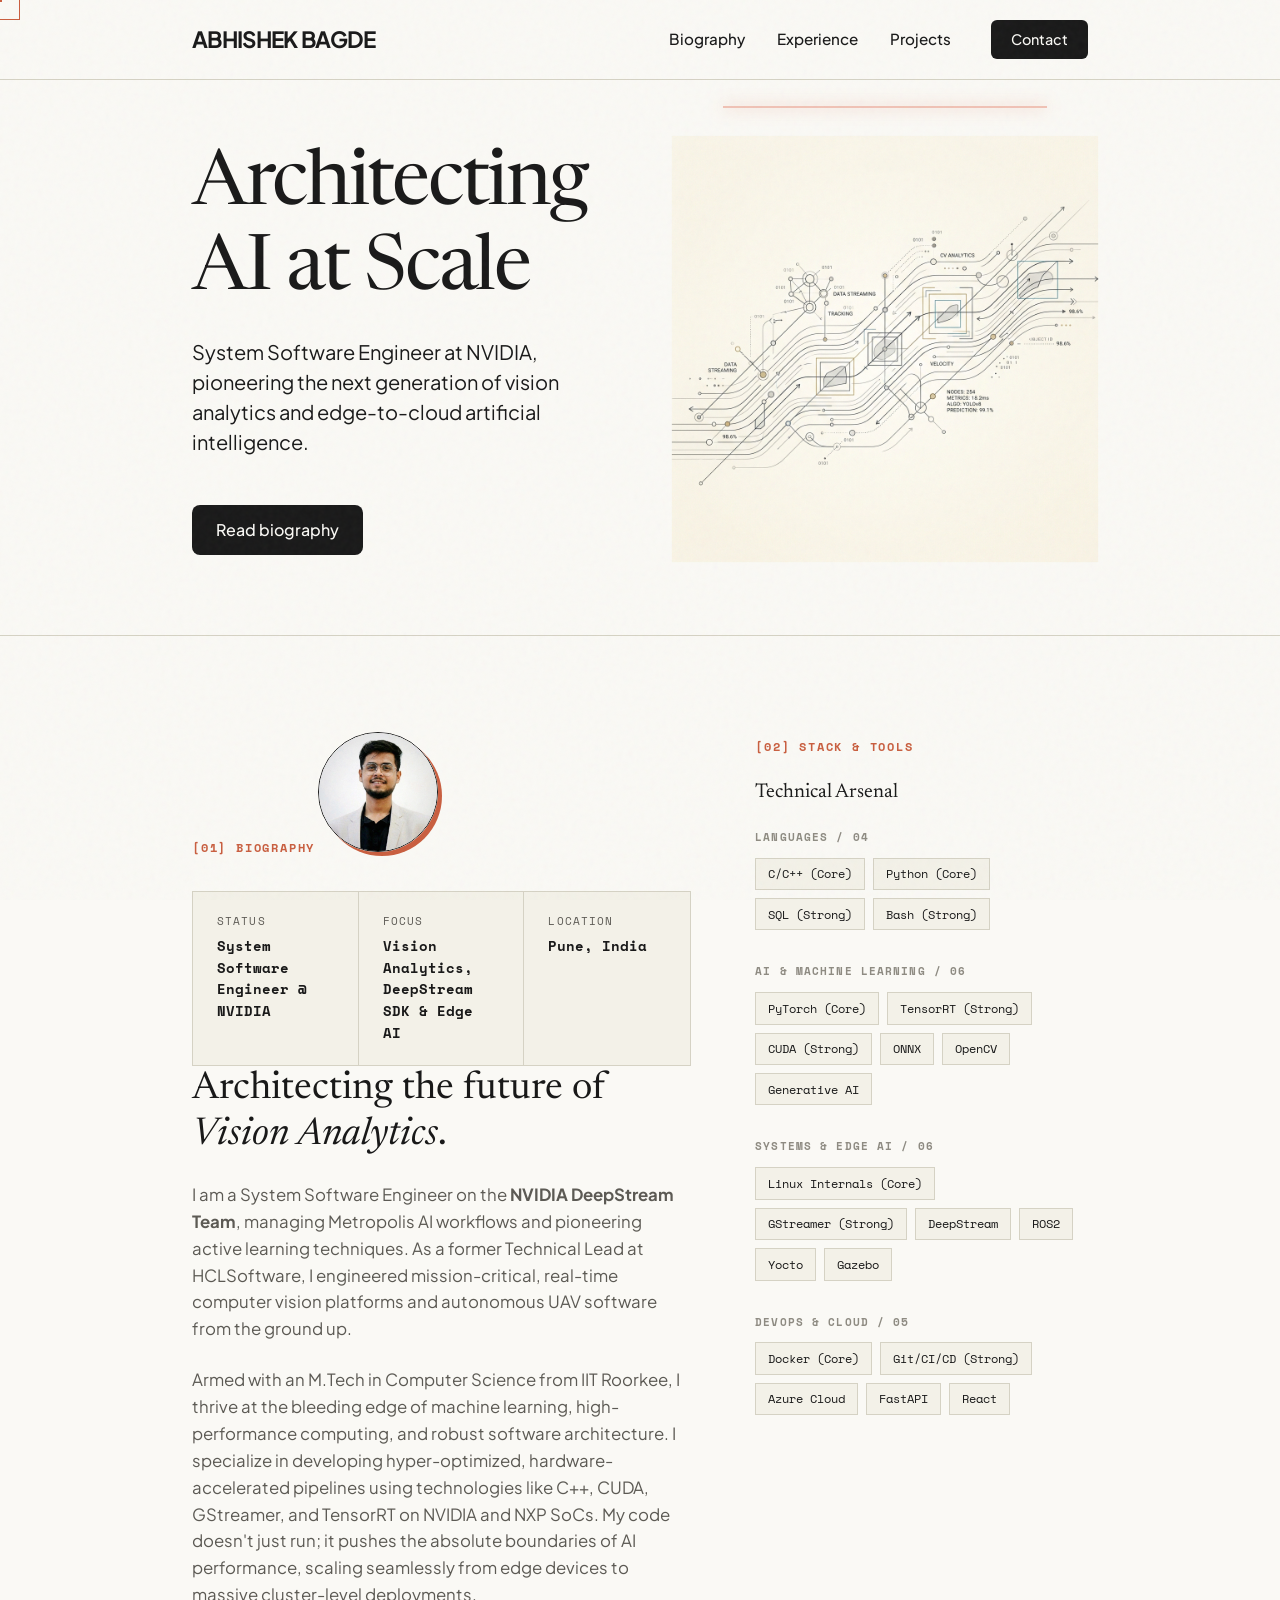
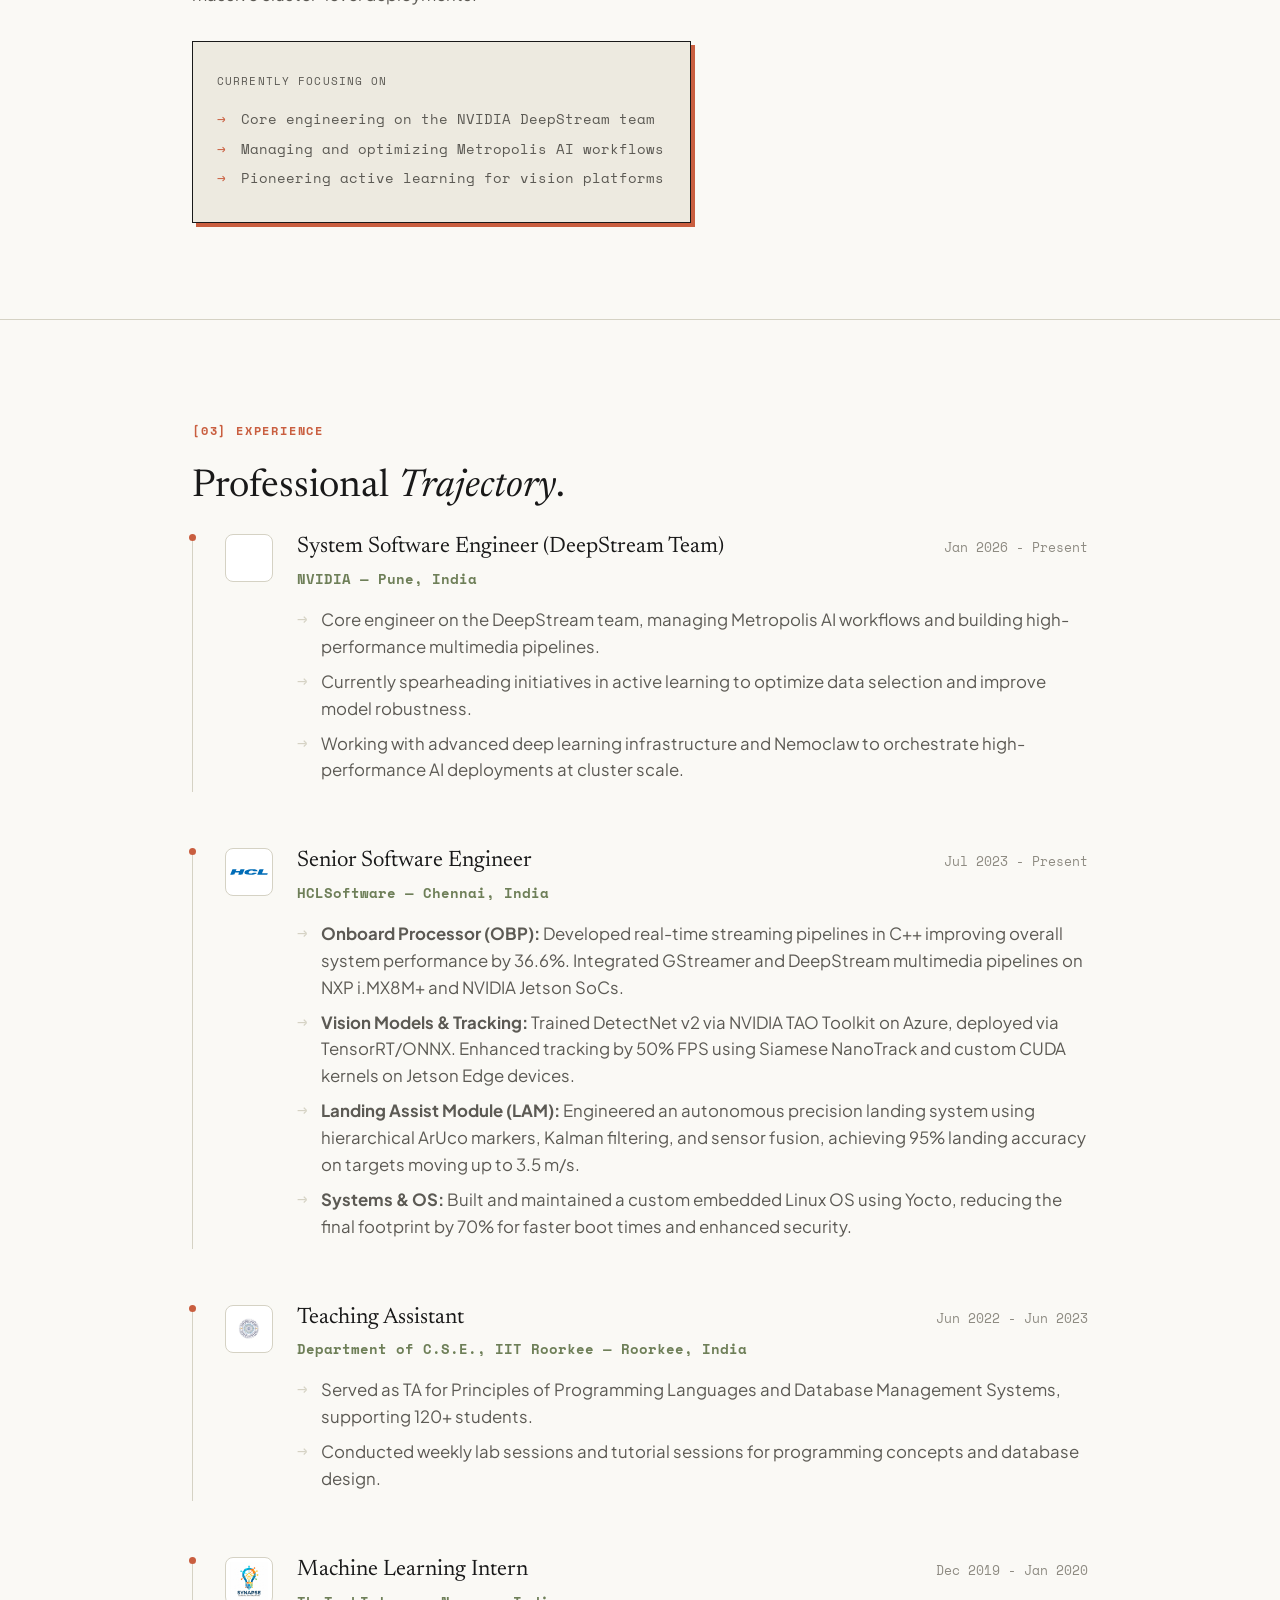
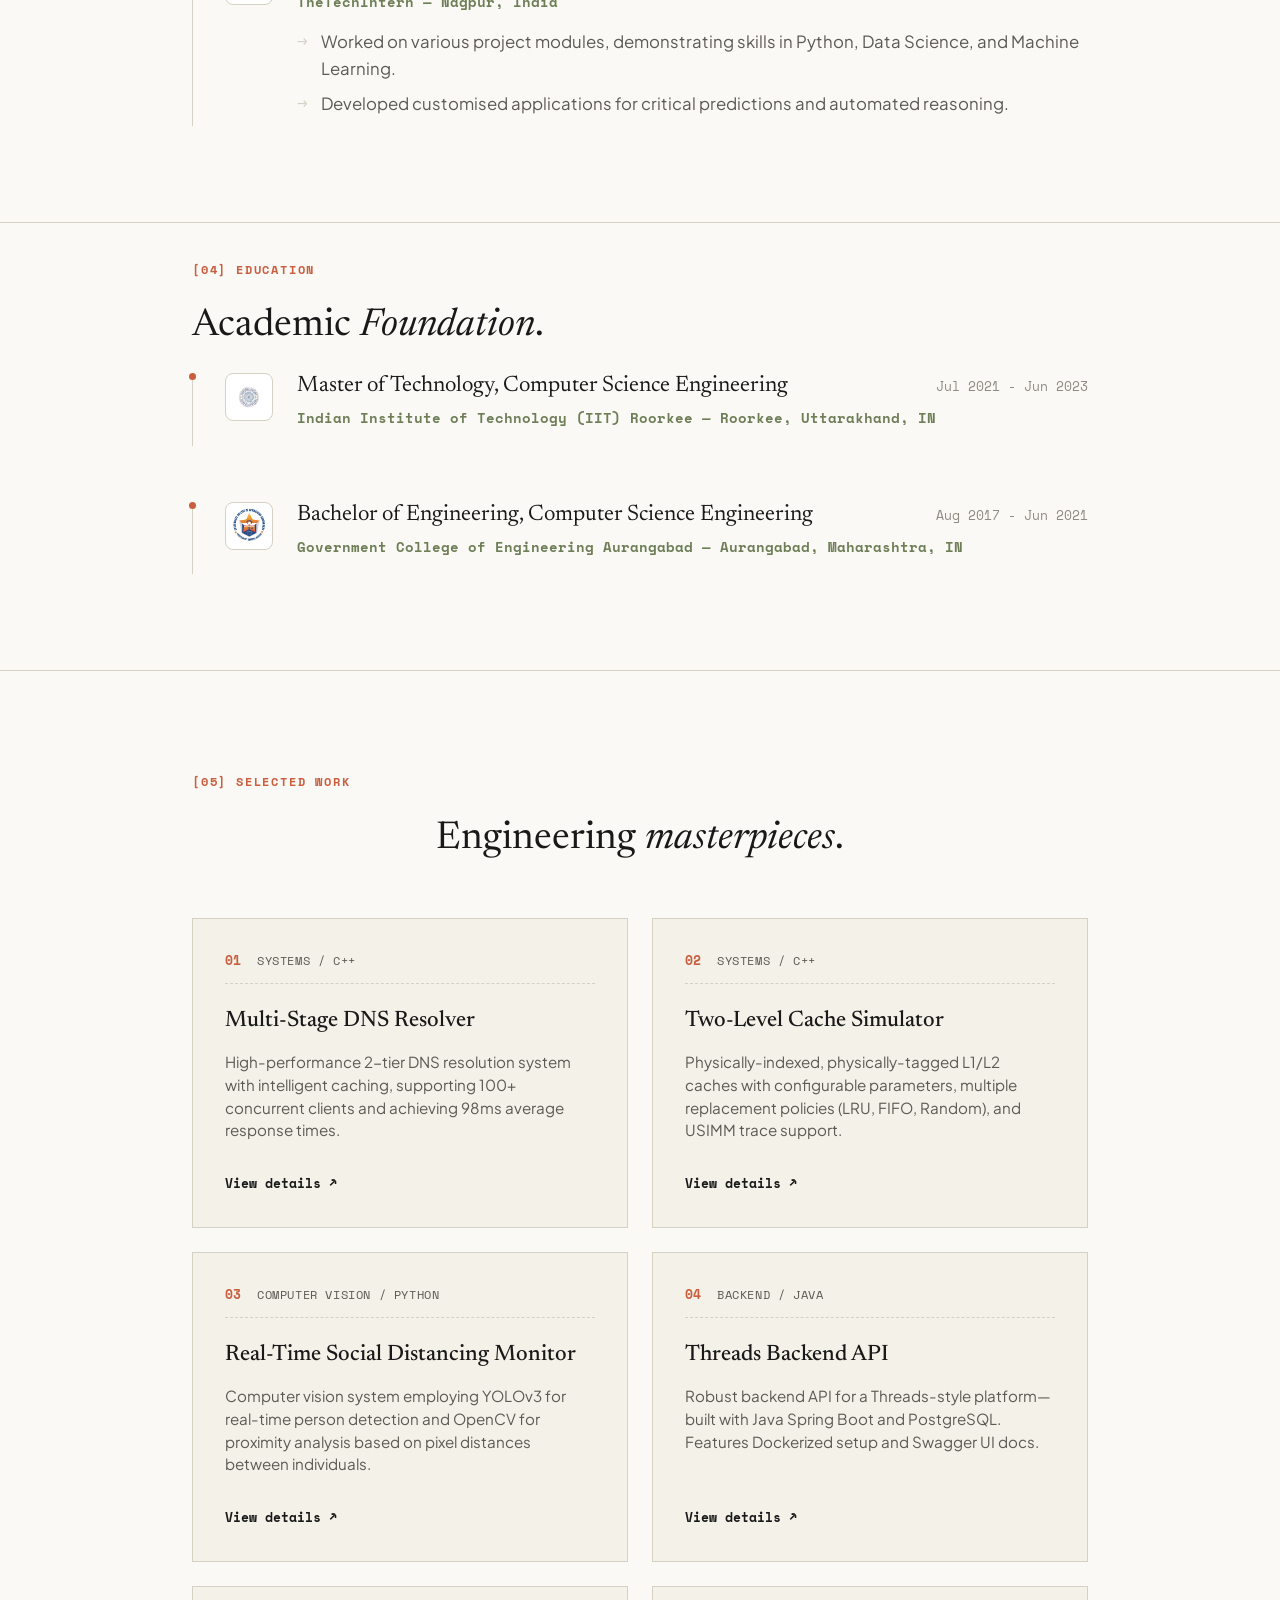
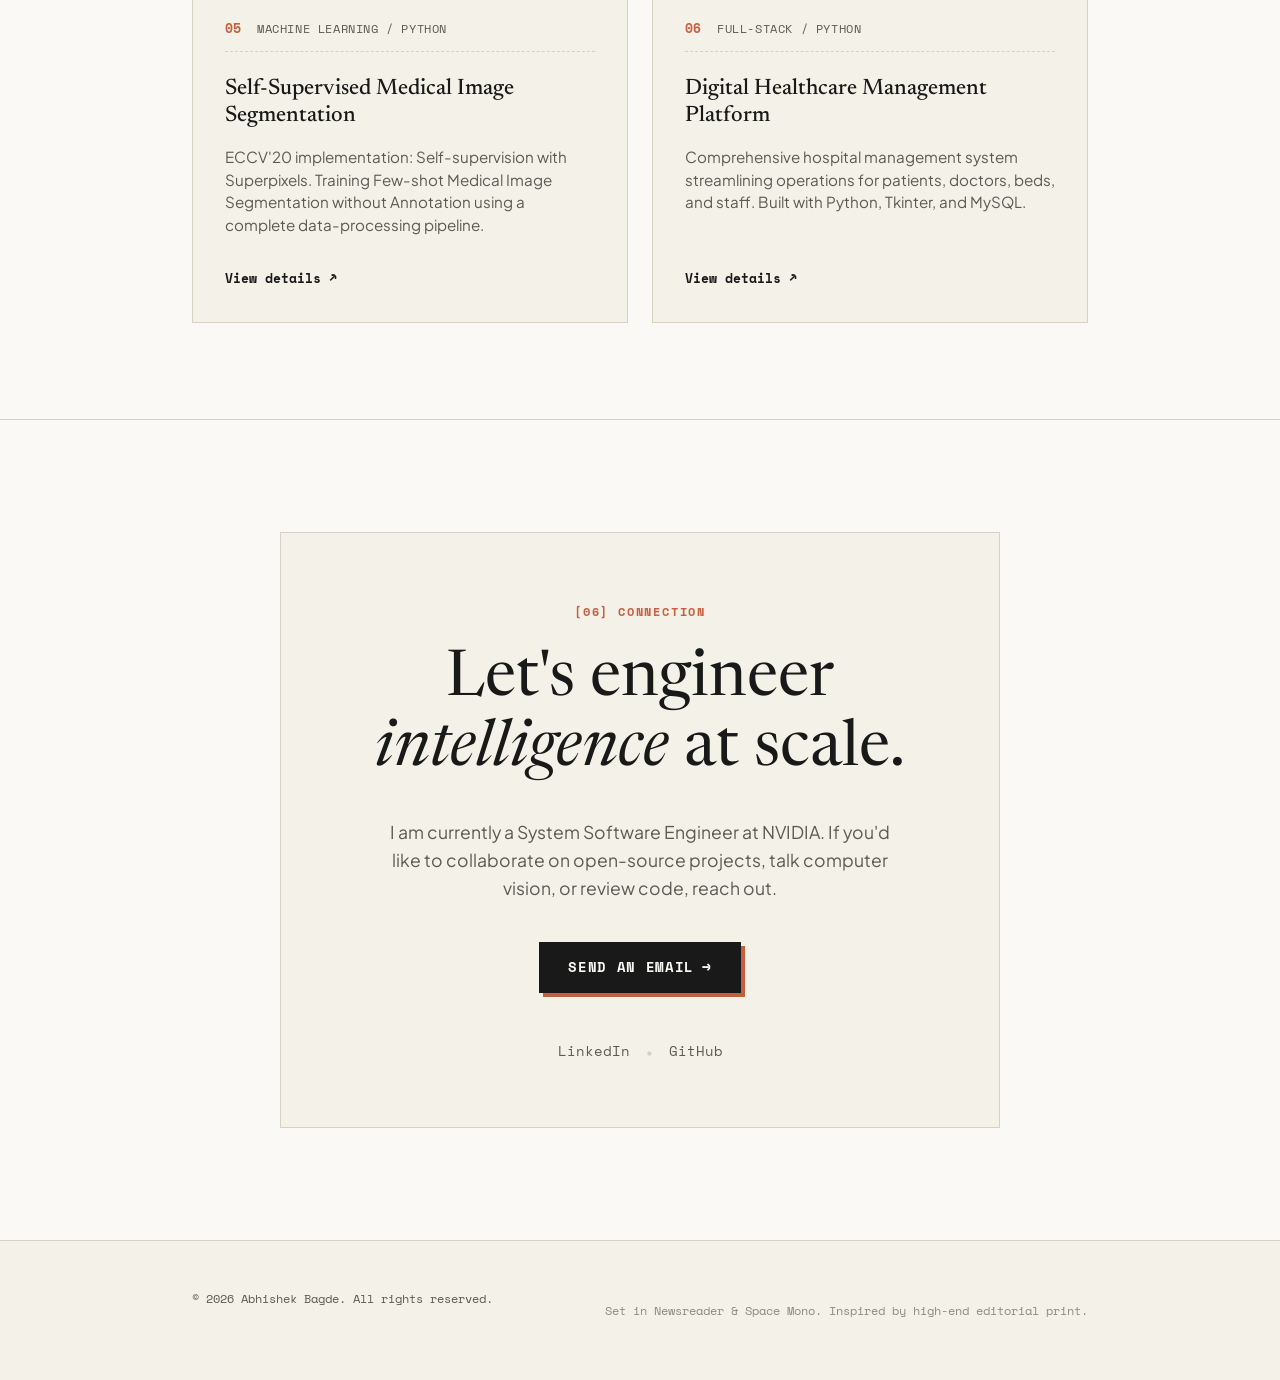
==== commit d97de8a1: "fix: use local static image files for logos to prevent adblocker issues" ====
--- a/index.html
+++ b/index.html
@@ -161,7 +161,7 @@
                 <div class="experience-list">
                     <div class="experience-item with-logo">
                         <div class="exp-logo">
-                            <img src="https://logo.clearbit.com/nvidia.com" alt="NVIDIA Logo" onerror="this.style.display='none'">
+                            <img src="images/nvidia-logo.svg" alt="NVIDIA Logo" onerror="this.style.display='none'">
                         </div>
                         <div class="exp-content">
                             <div class="exp-header">
@@ -179,7 +179,7 @@
 
                     <div class="experience-item with-logo">
                         <div class="exp-logo">
-                            <img src="https://logo.clearbit.com/hclsoftware.com" alt="HCLSoftware Logo" onerror="this.style.display='none'">
+                            <img src="images/hcl-logo.svg" alt="HCLSoftware Logo" onerror="this.style.display='none'">
                         </div>
                         <div class="exp-content">
                             <div class="exp-header">
@@ -198,7 +198,7 @@
 
                     <div class="experience-item with-logo">
                         <div class="exp-logo">
-                            <img src="https://logo.clearbit.com/iitr.ac.in" alt="IIT Roorkee Logo" onerror="this.style.display='none'">
+                            <img src="images/iitr-logo.png" alt="IIT Roorkee Logo" onerror="this.style.display='none'">
                         </div>
                         <div class="exp-content">
                             <div class="exp-header">
@@ -215,7 +215,7 @@
 
                     <div class="experience-item with-logo">
                         <div class="exp-logo">
-                            <img src="https://logo.clearbit.com/thetechintern.com" alt="TheTechIntern Logo" onerror="this.style.display='none'">
+                            <img src="images/techintern-logo.jpg" alt="TheTechIntern Logo" onerror="this.style.display='none'">
                         </div>
                         <div class="exp-content">
                             <div class="exp-header">
@@ -242,7 +242,7 @@
                 <div class="experience-list">
                     <div class="experience-item with-logo">
                         <div class="exp-logo">
-                            <img src="https://logo.clearbit.com/iitr.ac.in" alt="IIT Roorkee Logo" onerror="this.style.display='none'">
+                            <img src="images/iitr-logo.png" alt="IIT Roorkee Logo" onerror="this.style.display='none'">
                         </div>
                         <div class="exp-content">
                             <div class="exp-header">
@@ -255,7 +255,7 @@
 
                     <div class="experience-item with-logo">
                         <div class="exp-logo">
-                            <img src="https://logo.clearbit.com/geca.ac.in" alt="GECA Logo" onerror="this.style.display='none'">
+                            <img src="images/geca-logo.png" alt="GECA Logo" onerror="this.style.display='none'">
                         </div>
                         <div class="exp-content">
                             <div class="exp-header">
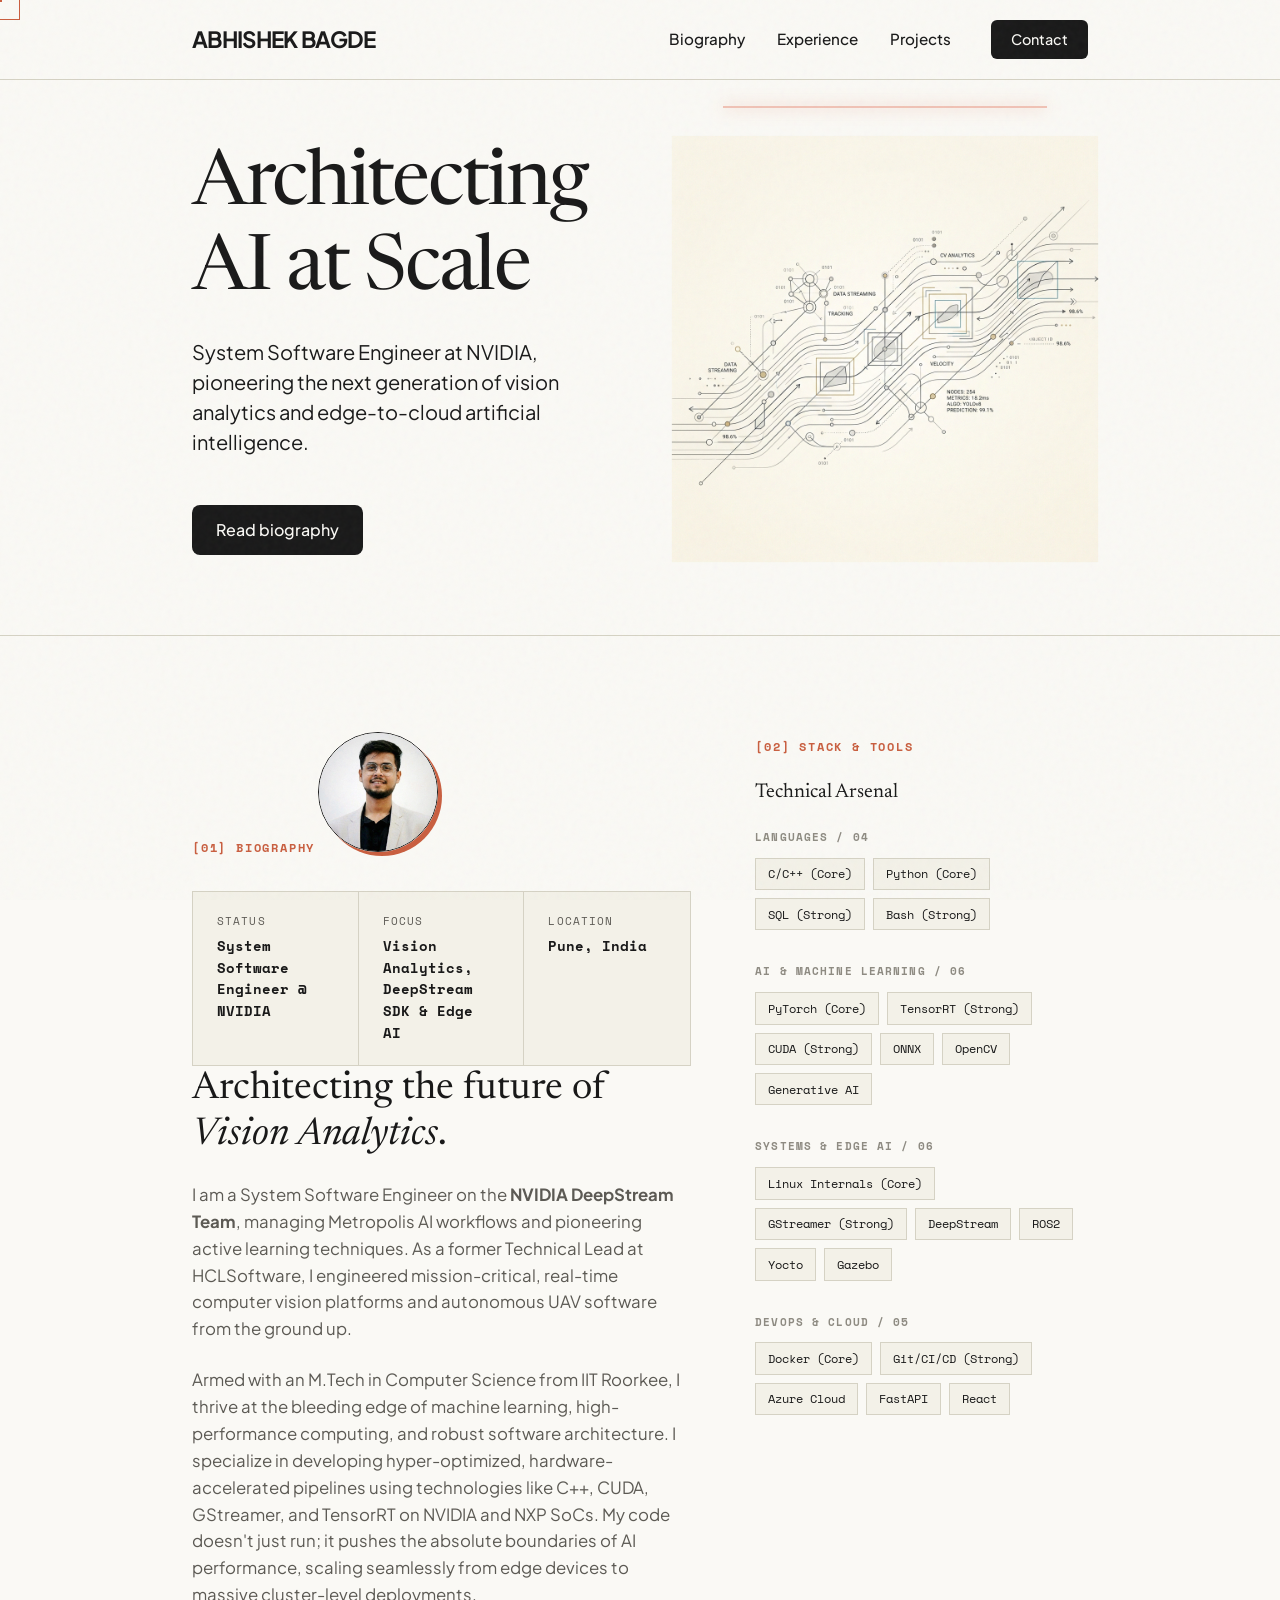
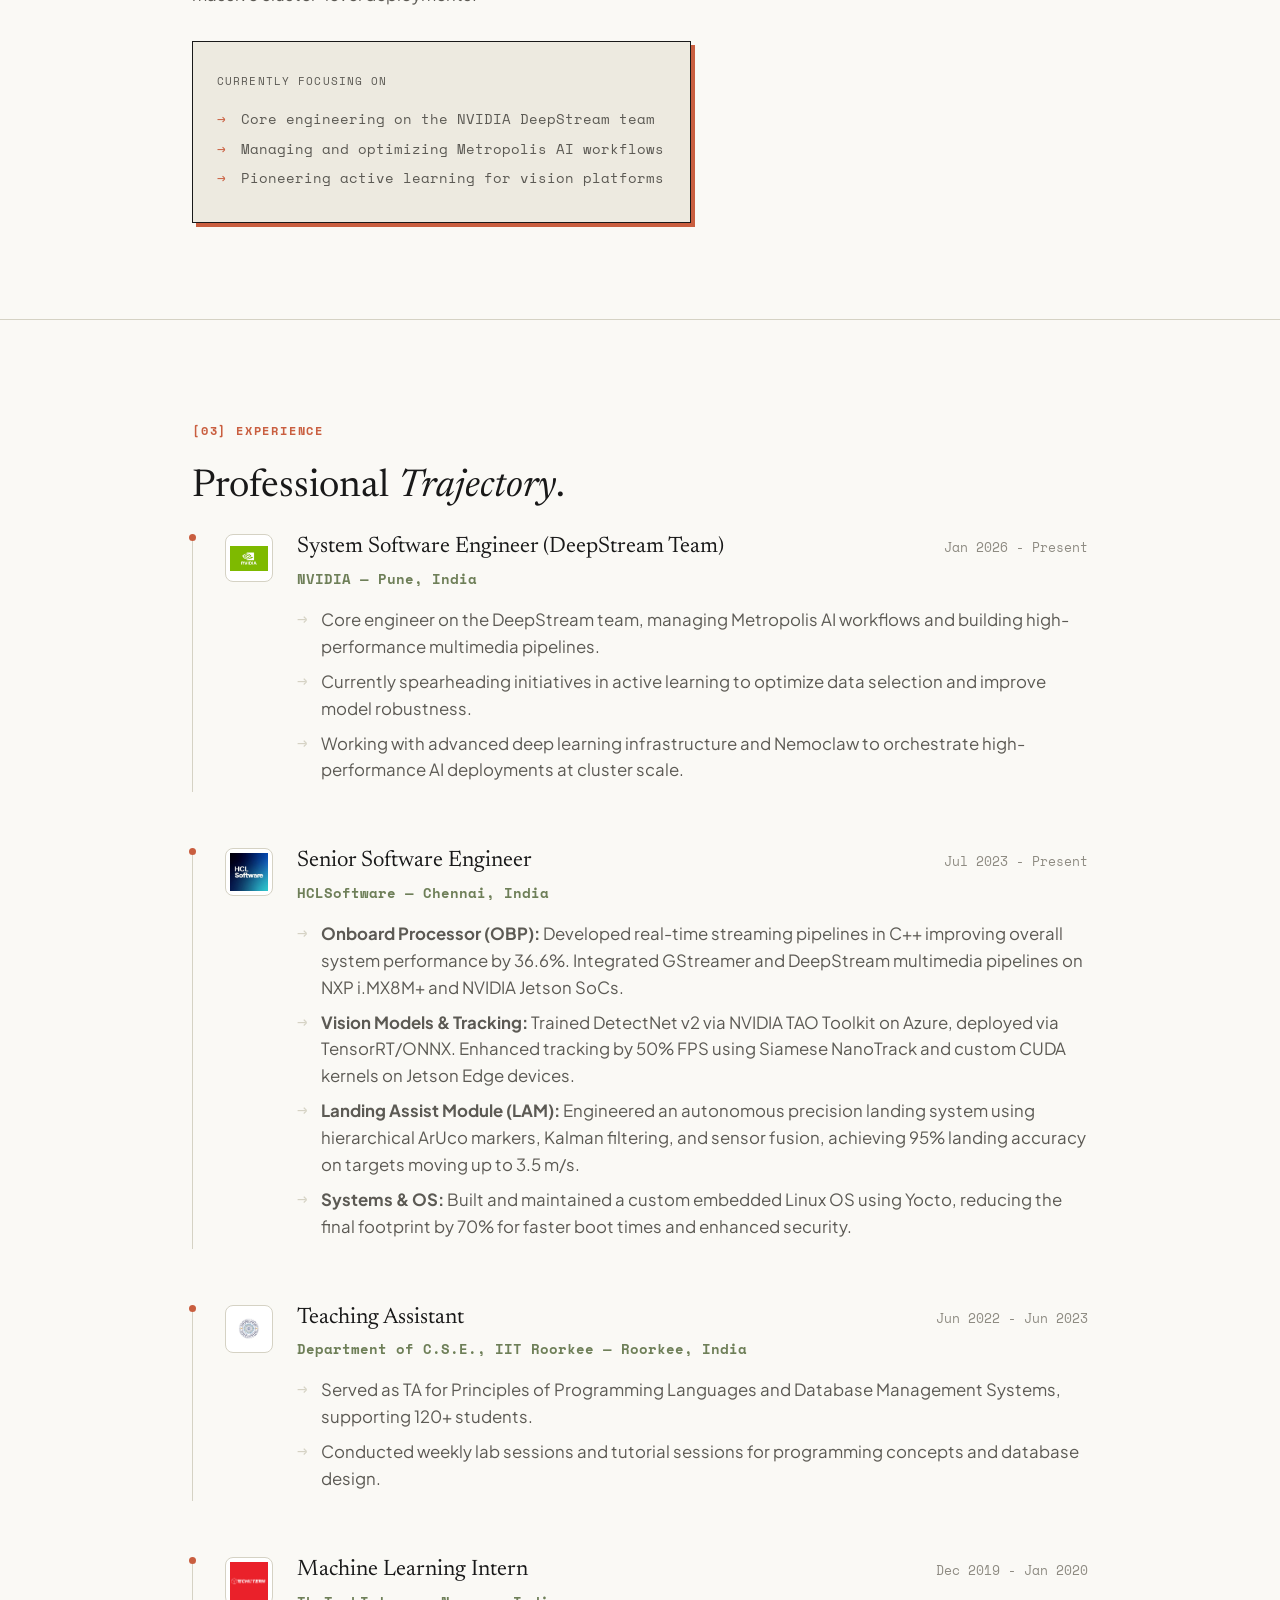
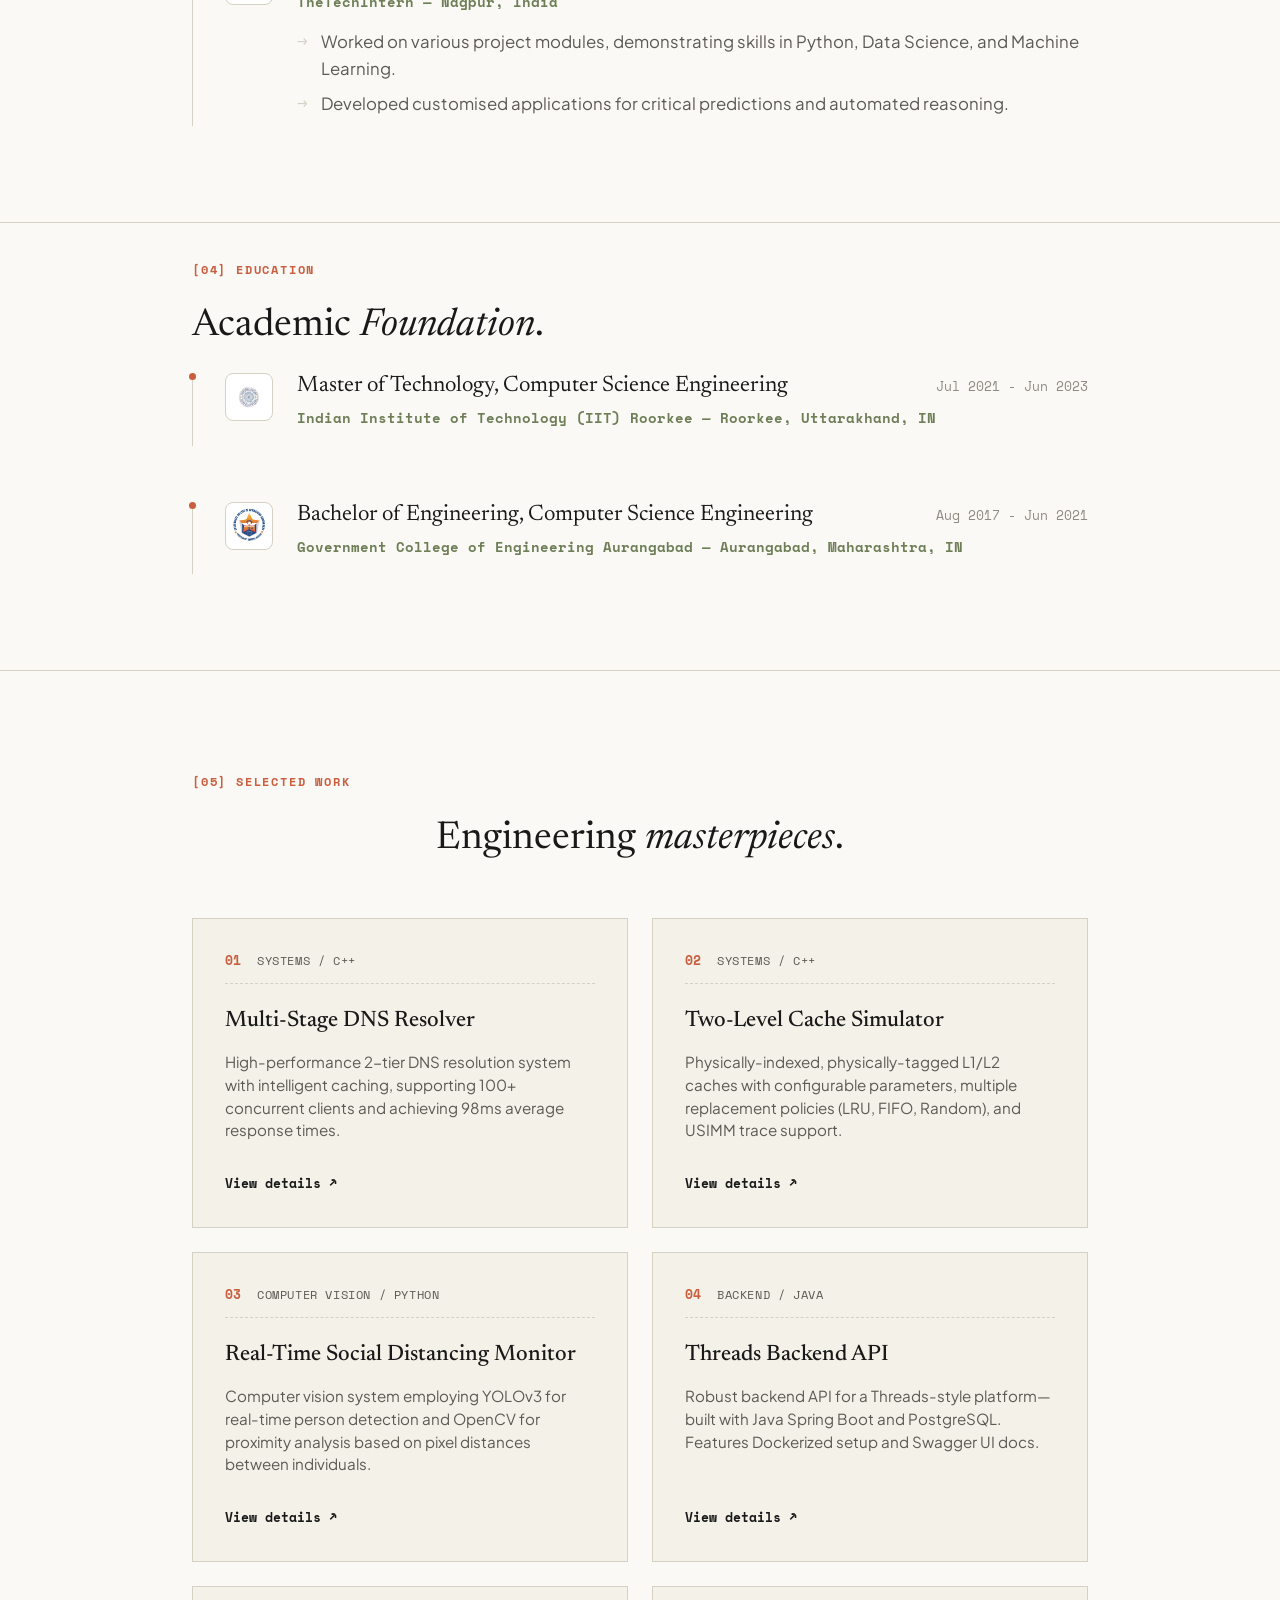
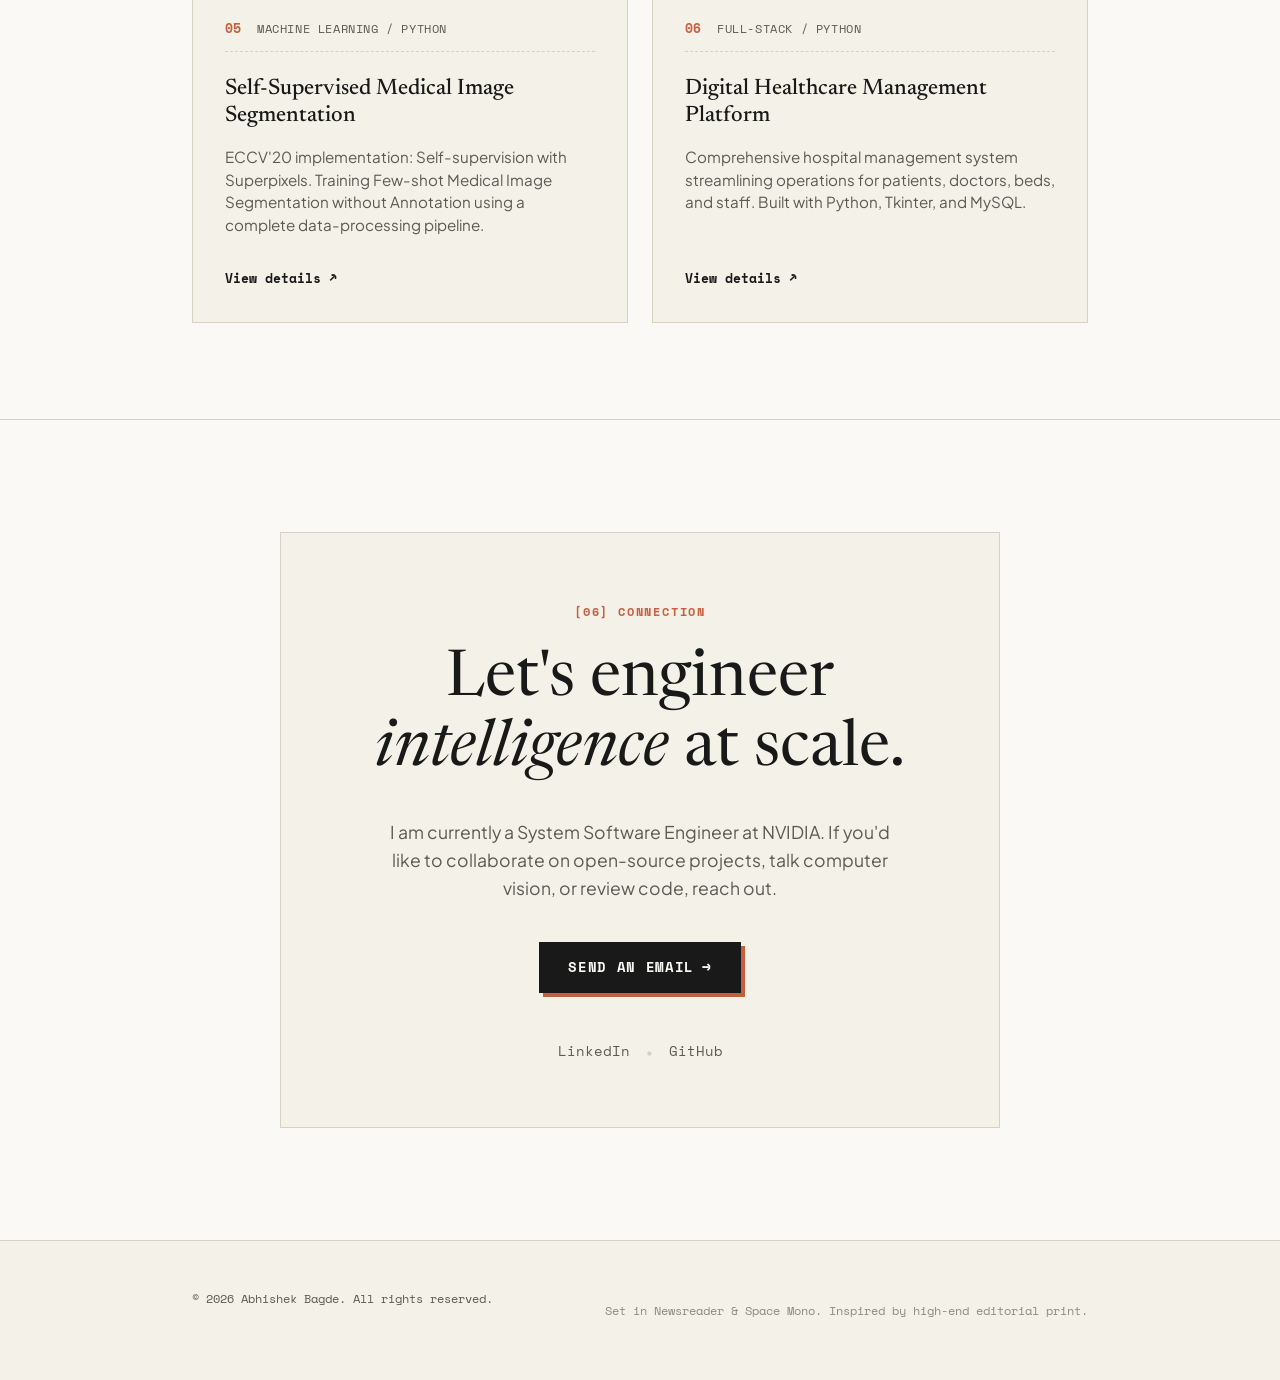
==== commit 3f758042: "update: use user-provided authentic logos for HCLSoftware, NVIDIA, and TechIntern" ====
--- a/index.html
+++ b/index.html
@@ -161,7 +161,7 @@
                 <div class="experience-list">
                     <div class="experience-item with-logo">
                         <div class="exp-logo">
-                            <img src="images/nvidia-logo.svg" alt="NVIDIA Logo" onerror="this.style.display='none'">
+                            <img src="images/nvidia-logo.png" alt="NVIDIA Logo" onerror="this.style.display='none'">
                         </div>
                         <div class="exp-content">
                             <div class="exp-header">
@@ -179,7 +179,7 @@
 
                     <div class="experience-item with-logo">
                         <div class="exp-logo">
-                            <img src="images/hcl-logo.svg" alt="HCLSoftware Logo" onerror="this.style.display='none'">
+                            <img src="images/hcl-logo.png" alt="HCLSoftware Logo" onerror="this.style.display='none'">
                         </div>
                         <div class="exp-content">
                             <div class="exp-header">
@@ -215,7 +215,7 @@
 
                     <div class="experience-item with-logo">
                         <div class="exp-logo">
-                            <img src="images/techintern-logo.jpg" alt="TheTechIntern Logo" onerror="this.style.display='none'">
+                            <img src="images/techintern-logo.png" alt="TheTechIntern Logo" onerror="this.style.display='none'">
                         </div>
                         <div class="exp-content">
                             <div class="exp-header">
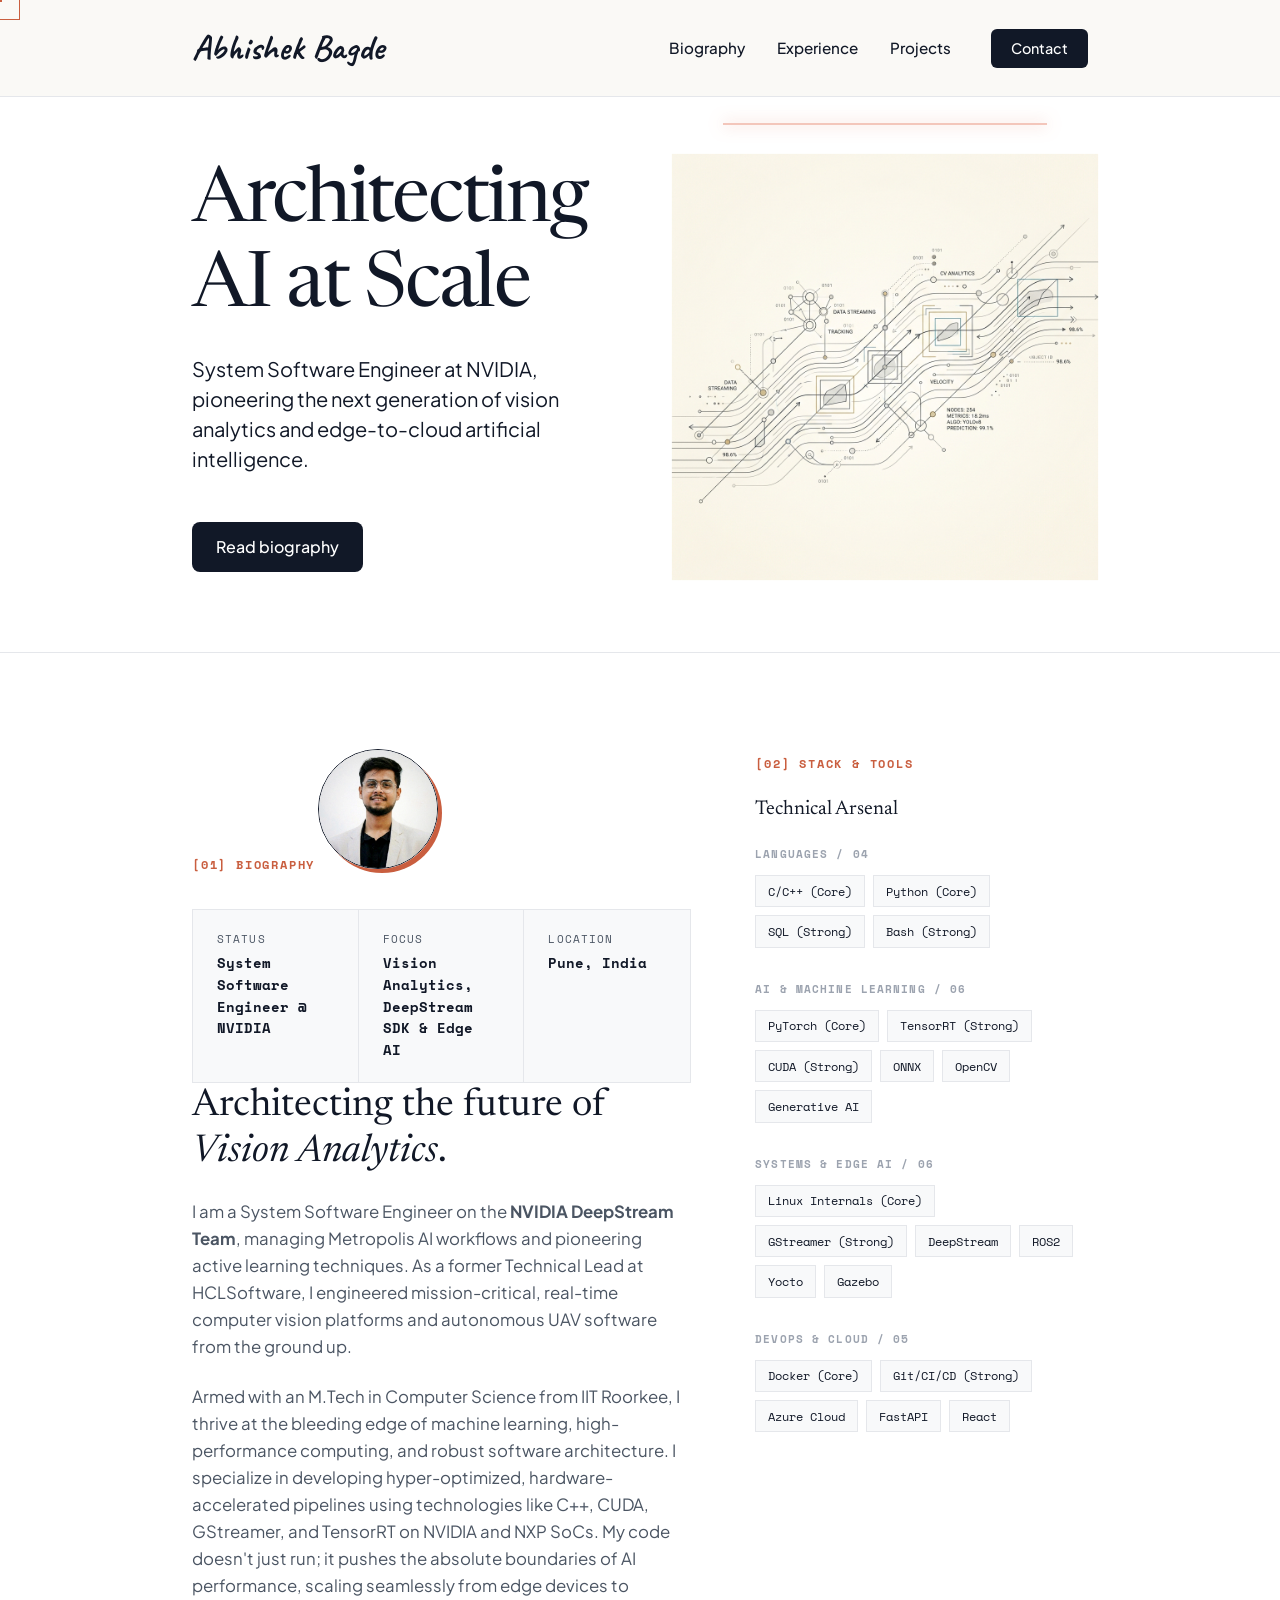
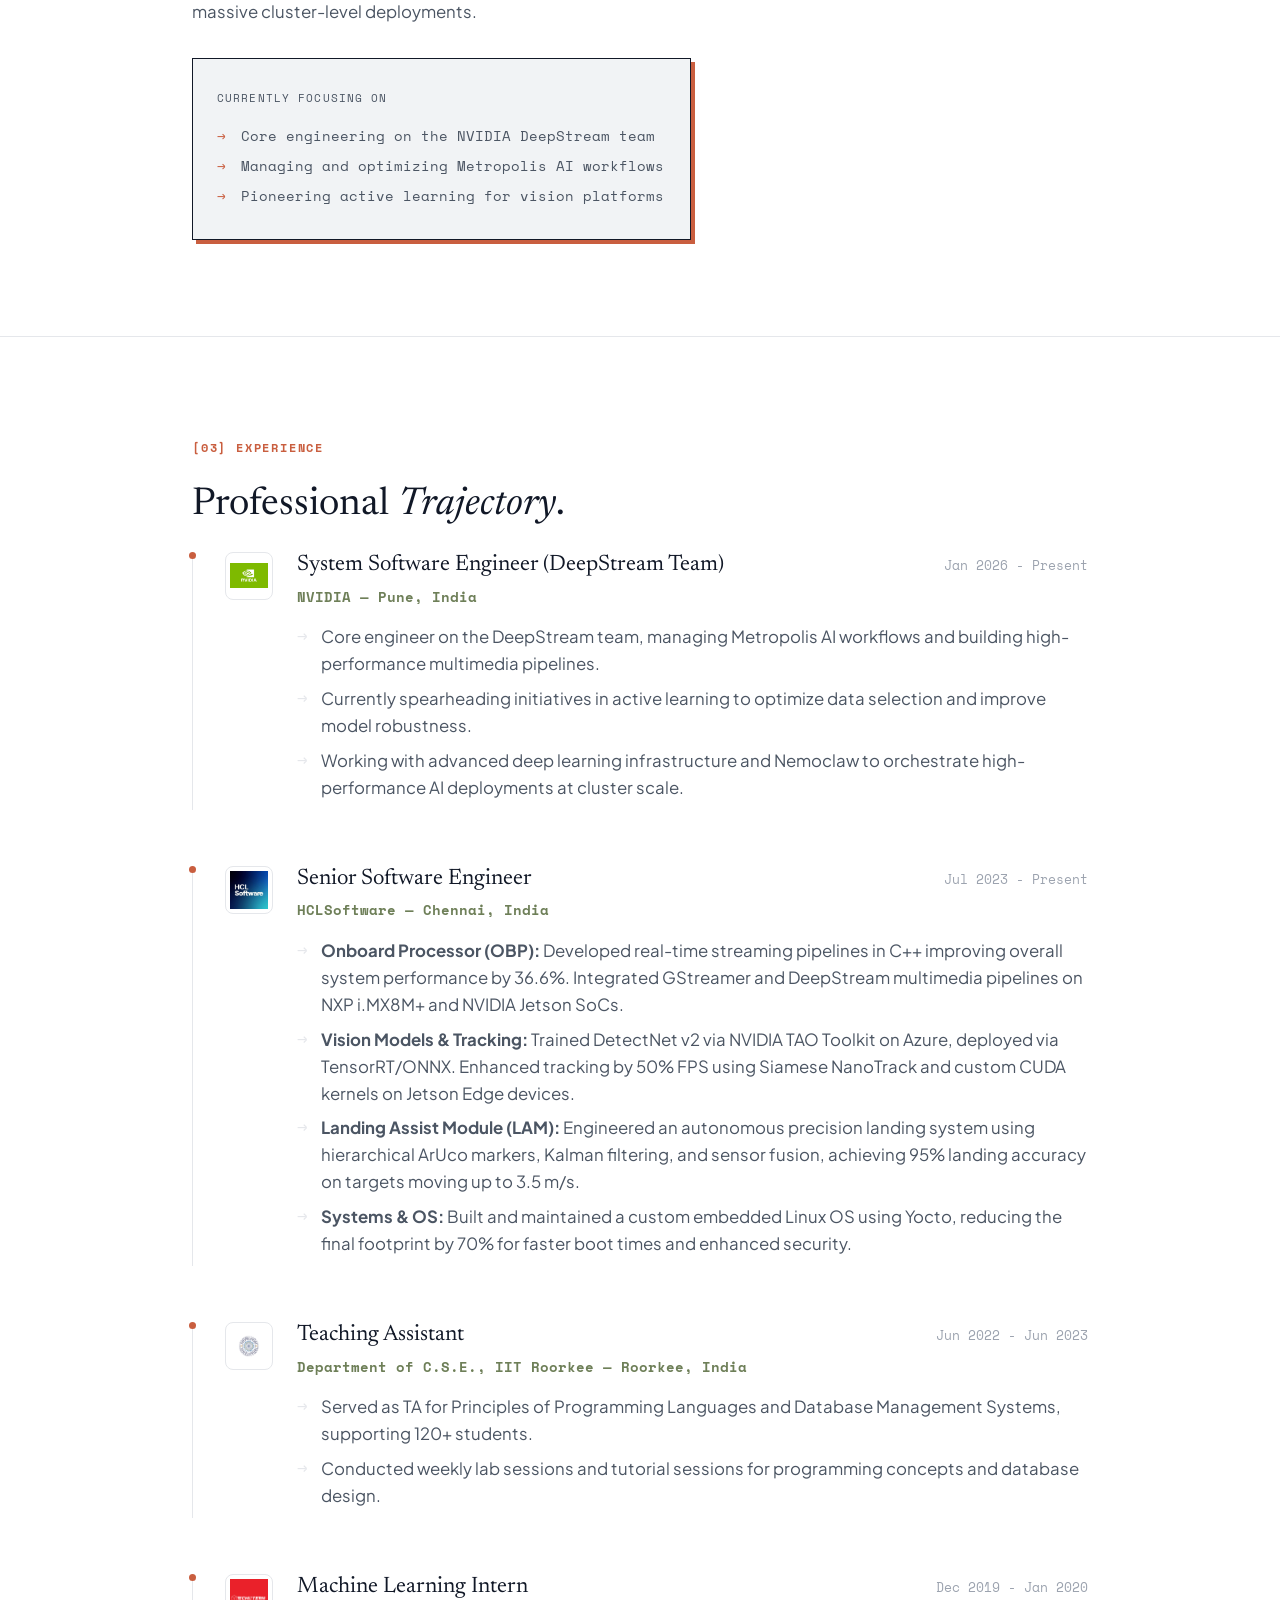
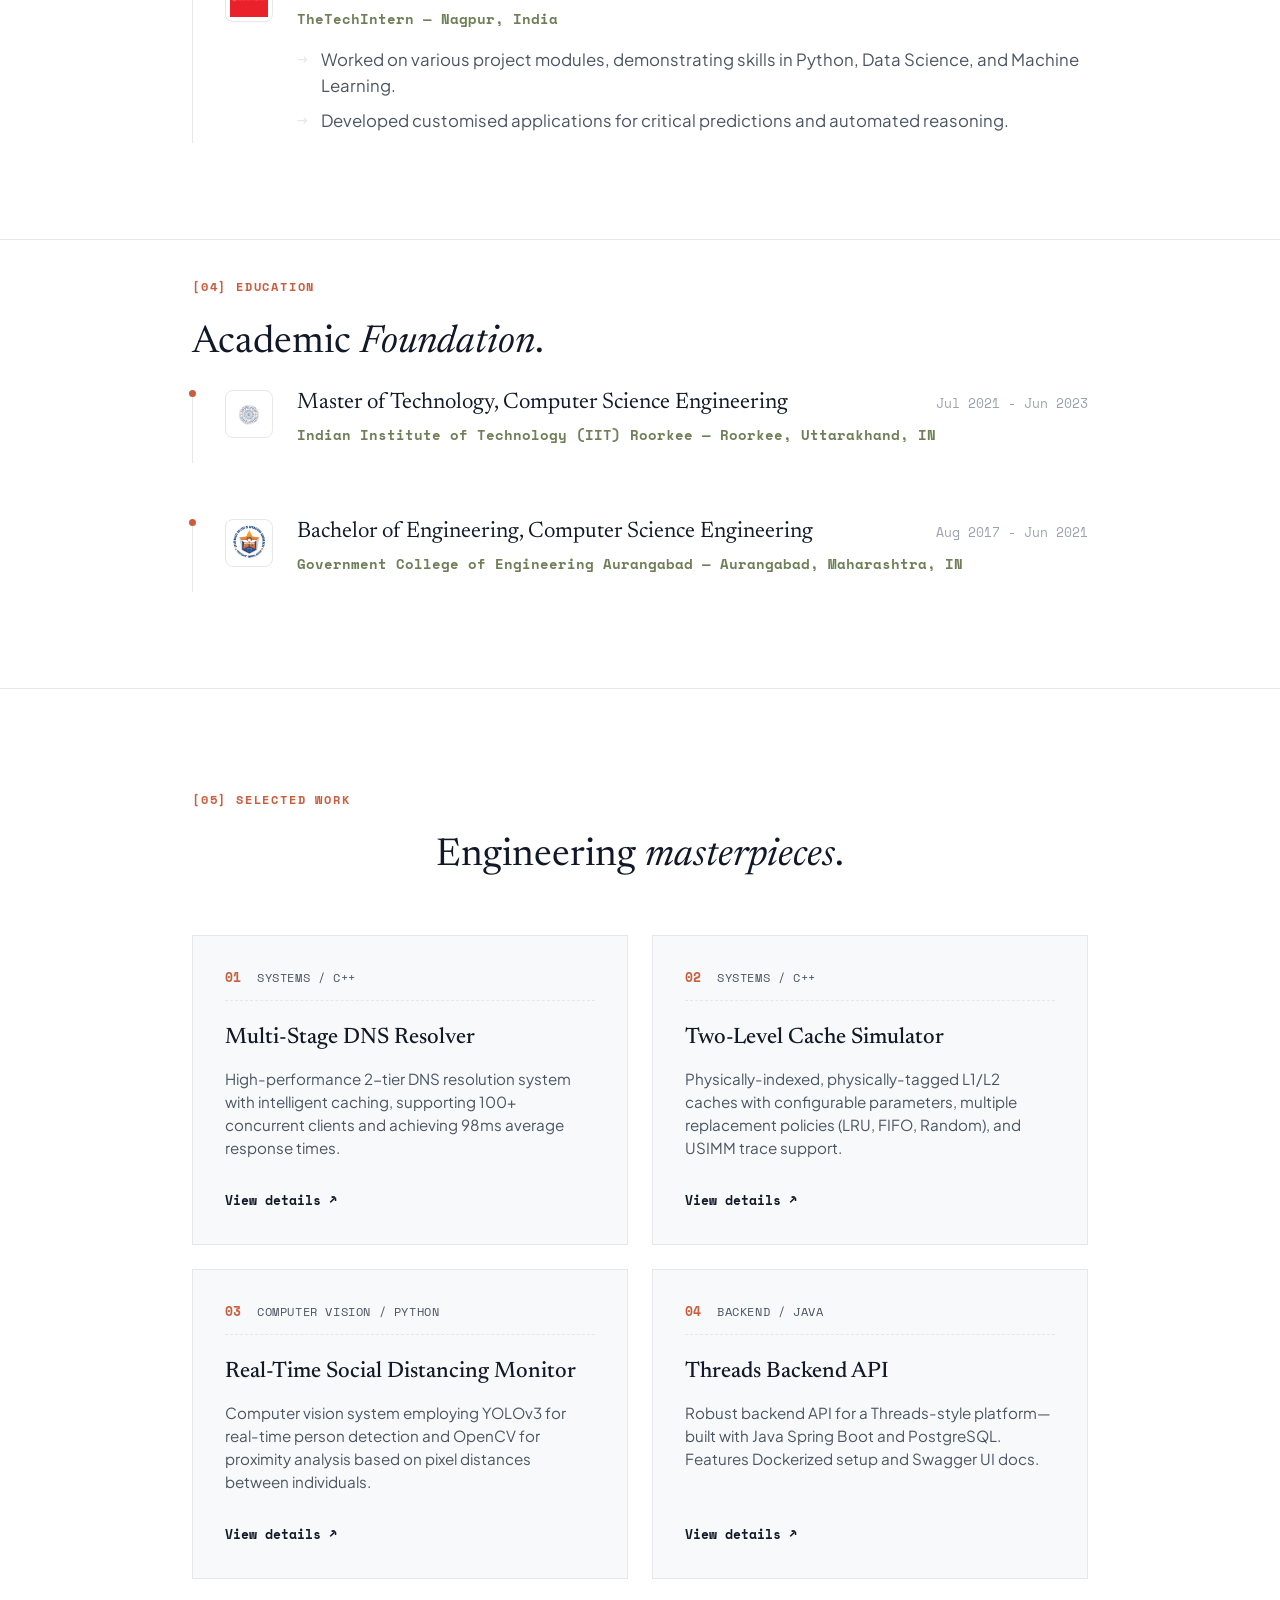
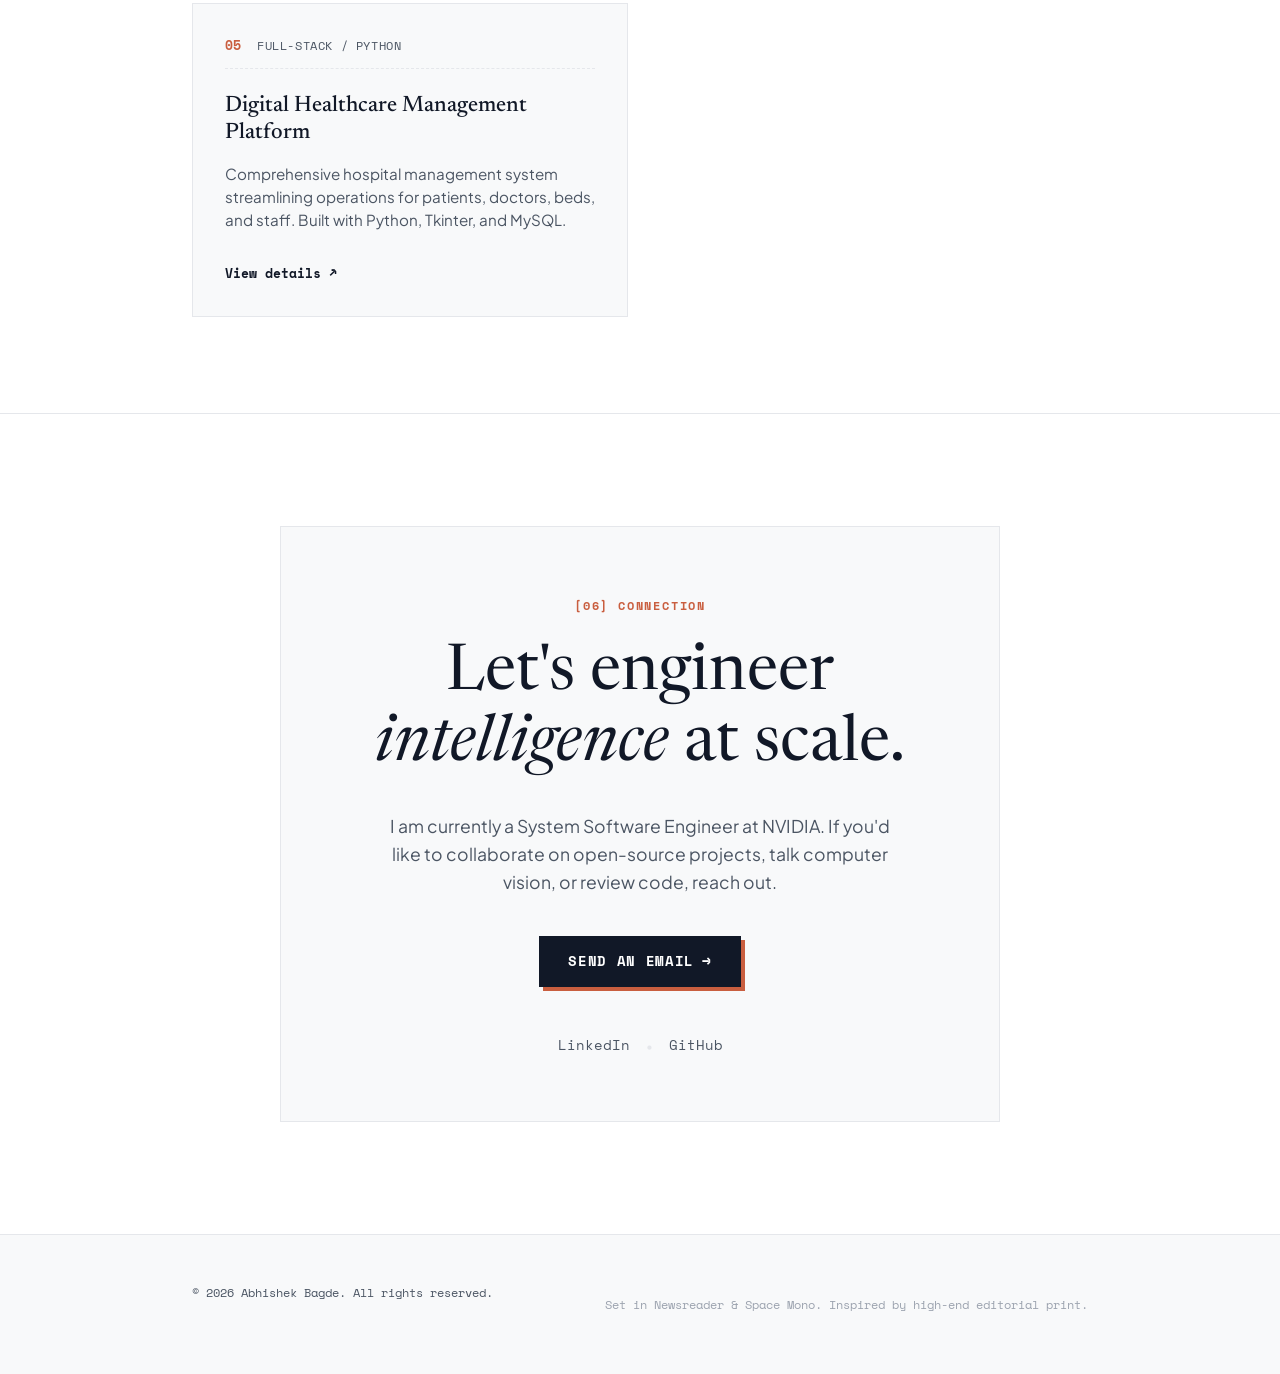
==== commit f4df74fb: "style: remove paper background, restore cursive logo, and remove medical segmentation project" ====
--- a/index.html
+++ b/index.html
@@ -8,15 +8,11 @@
     <!-- Google Fonts: Newsreader (Serif), Plus Jakarta Sans (Sans-Serif), Space Mono (Monospace) -->
     <link rel="preconnect" href="https://fonts.googleapis.com">
     <link rel="preconnect" href="https://fonts.gstatic.com" crossorigin>
-    <link href="https://fonts.googleapis.com/css2?family=Newsreader:ital,opsz,wght@0,6..72,300..800;1,6..72,300..800&family=Plus+Jakarta+Sans:wght@300;400;500;600;700&family=Space+Mono:ital,wght@0,400;0,700;1,400;1,700&display=swap" rel="stylesheet">
+    <link href="https://fonts.googleapis.com/css2?family=Caveat:wght@700&family=Newsreader:ital,opsz,wght@0,6..72,300..800;1,6..72,300..800&family=Plus+Jakarta+Sans:wght@300;400;500;600;700&family=Space+Mono:ital,wght@0,400;0,700;1,400;1,700&display=swap" rel="stylesheet">
     <link rel="icon" type="image/jpeg" href="images/favicon.jpg">
     <link rel="stylesheet" href="style.css?v=1.1">
 </head>
-<body>
-    <!-- Papery subtle grain overlay -->
-    <div class="grain-overlay" aria-hidden="true"></div>
-
-    <header id="site-header">
+<body>    <header id="site-header">
         <nav class="nav-container anthropic-nav">
             <div class="logo">
                 <a href="#" id="nav-logo-link">Abhishek Bagde</a>
@@ -337,24 +333,9 @@
                     </a>
 
                     <!-- Project 5 -->
-                    <a href="https://github.com/Abhishek100100/Self-supervised-Fewshot-Medical-Image-Segmentation" target="_blank" rel="noopener noreferrer" class="project-card-textual">
+                    <a href="https://github.com/Abhishek100100/Digital-Healthcare-Management-Platform" target="_blank" rel="noopener noreferrer" class="project-card-textual">
                         <div class="card-header">
                             <span class="project-num">05</span>
-                            <span class="project-category">Machine Learning / Python</span>
-                        </div>
-                        <h3 class="project-title">Self-Supervised Medical Image Segmentation</h3>
-                        <p class="project-description">
-                            ECCV'20 implementation: Self-supervision with Superpixels. Training Few-shot Medical Image Segmentation without Annotation using a complete data-processing pipeline.
-                        </p>
-                        <div class="card-footer">
-                            <span class="view-link">View details ↗</span>
-                        </div>
-                    </a>
-
-                    <!-- Project 6 -->
-                    <a href="https://github.com/Abhishek100100/Digital-Healthcare-Management-Platform" target="_blank" rel="noopener noreferrer" class="project-card-textual">
-                        <div class="card-header">
-                            <span class="project-num">06</span>
                             <span class="project-category">Full-Stack / Python</span>
                         </div>
                         <h3 class="project-title">Digital Healthcare Management Platform</h3>
--- a/style.css
+++ b/style.css
@@ -4,20 +4,20 @@
 
 :root {
     /* Color Palette */
-    --bg-primary: #faf9f5;      /* Ivory (paper background) */
-    --bg-secondary: #f3f1e8;    /* Ivory Medium (surfaces & cards) */
-    --bg-tertiary: #edeae0;     /* Darker Ivory (inputs & header scroll) */
+    --bg-primary: #ffffff;      /* Pure White */
+    --bg-secondary: #f8f9fa;    /* Very Light Gray */
+    --bg-tertiary: #f1f3f5;     /* Light Gray */
     
-    --text-primary: #191919;    /* Charcoal/Slate Dark */
-    --text-muted: #5c5a54;      /* Slate Medium */
-    --text-light: #8e8b82;      /* Slate Light */
+    --text-primary: #111827;    /* Slate Dark */
+    --text-muted: #4b5563;      /* Slate Medium */
+    --text-light: #9ca3af;      /* Slate Light */
     
     --accent-orange: #c95e3f;   /* Burnt Orange / Clay */
     --accent-green: #6e7f58;    /* Olive Green */
     --accent-blue: #58798f;     /* Slate Blue */
     
-    --border-color: #d5d2c4;    /* Papery Warm Grey Border */
-    --border-dark: #191919;     /* High Contrast Border */
+    --border-color: #e5e7eb;    /* Clean Gray Border */
+    --border-dark: #111827;     /* High Contrast Border */
     
     /* Typography */
     --font-serif: 'Newsreader', Georgia, serif;
@@ -156,11 +156,11 @@
 }
 
 .logo a {
-    font-family: var(--font-sans);
-    font-size: 1.4rem;
+    font-family: 'Caveat', cursive;
+    font-size: 2.2rem;
     font-weight: 700;
-    letter-spacing: -0.03em;
-    text-transform: uppercase;
+    letter-spacing: 0;
+    text-transform: none;
 }
 
 .nav-links {
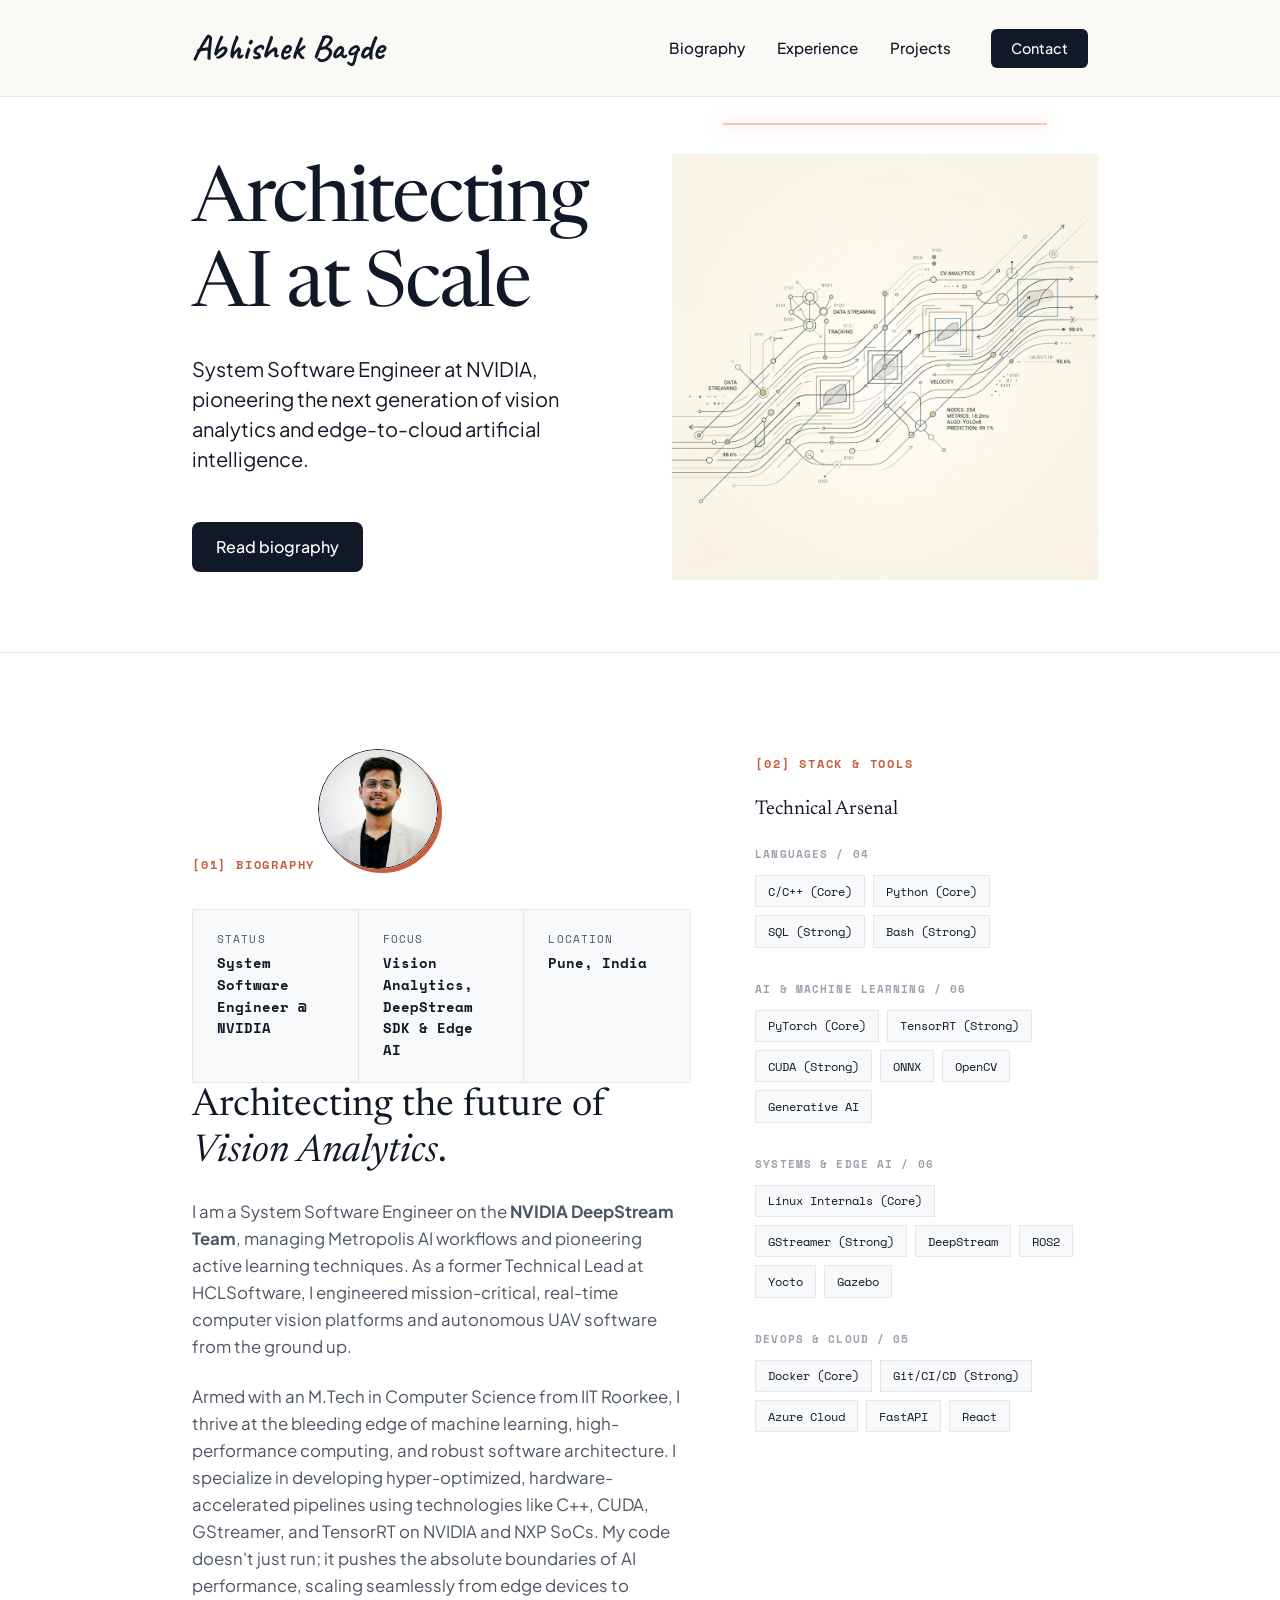
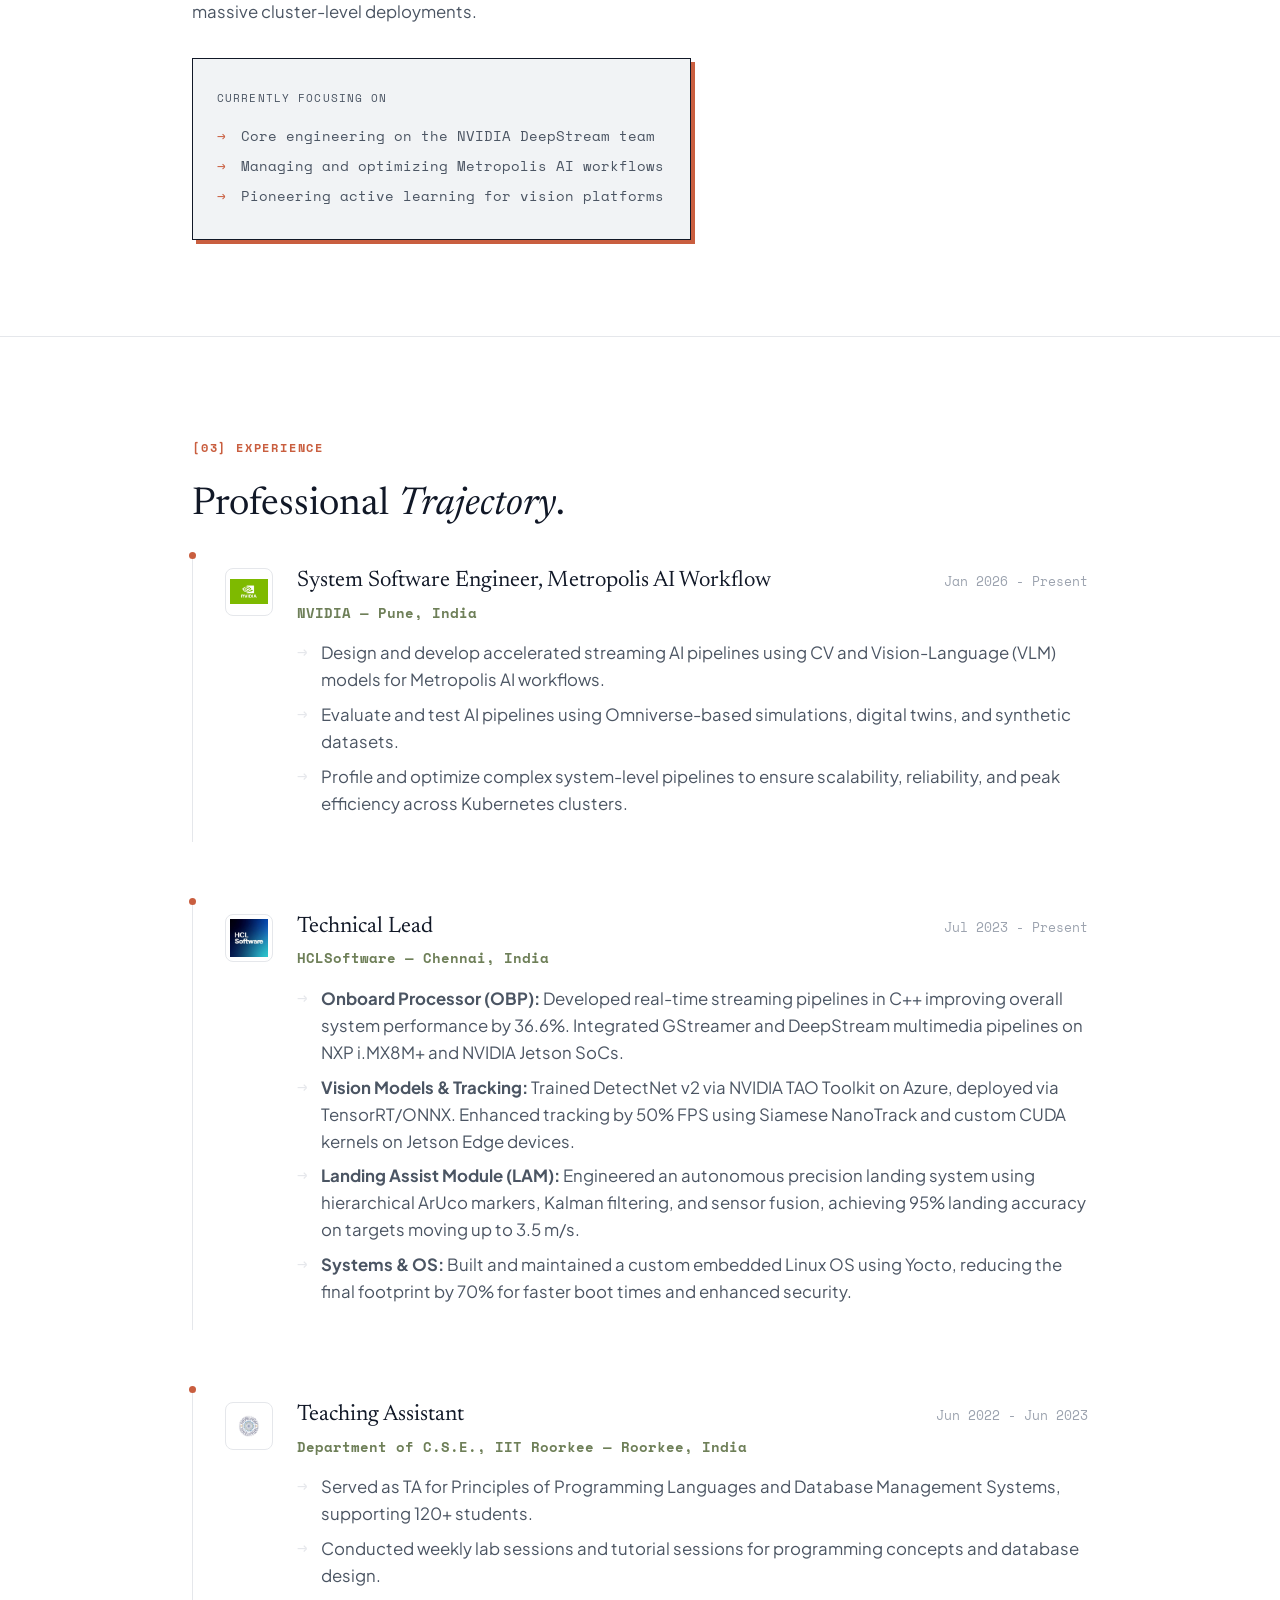
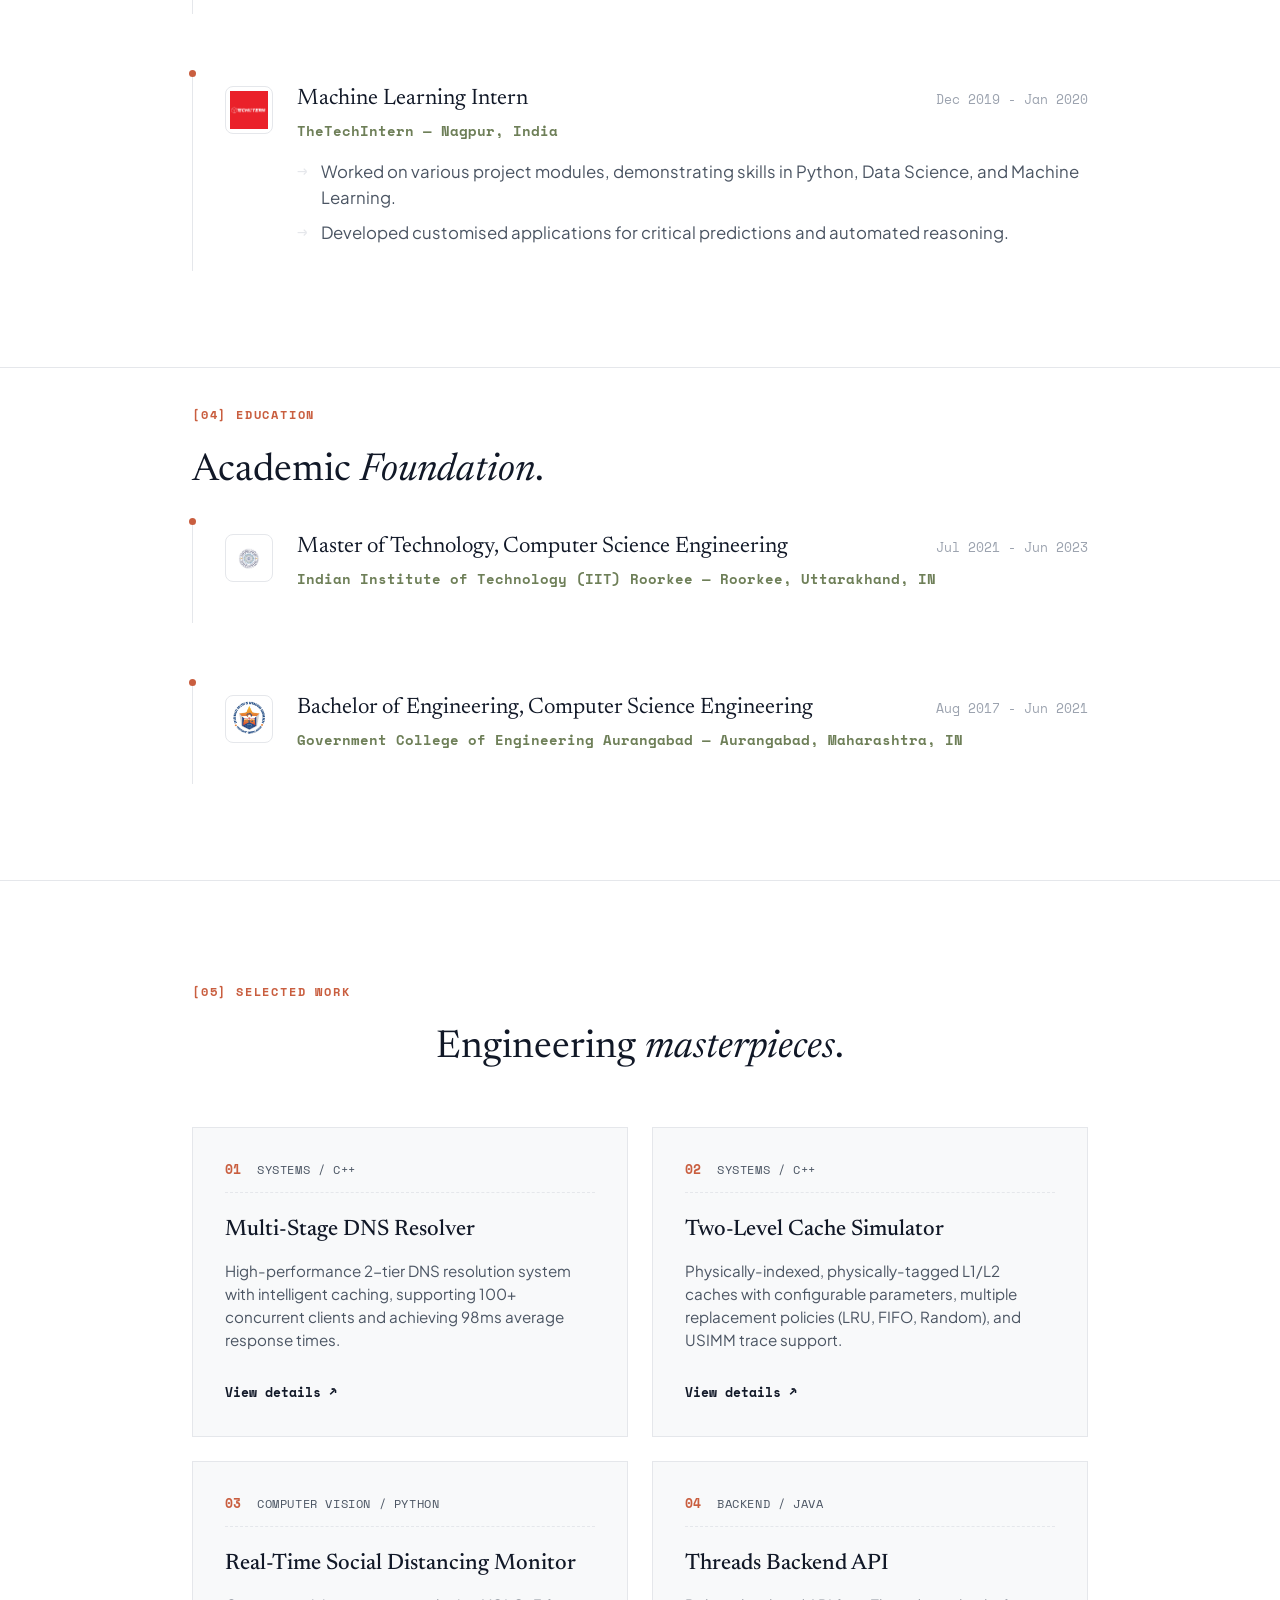
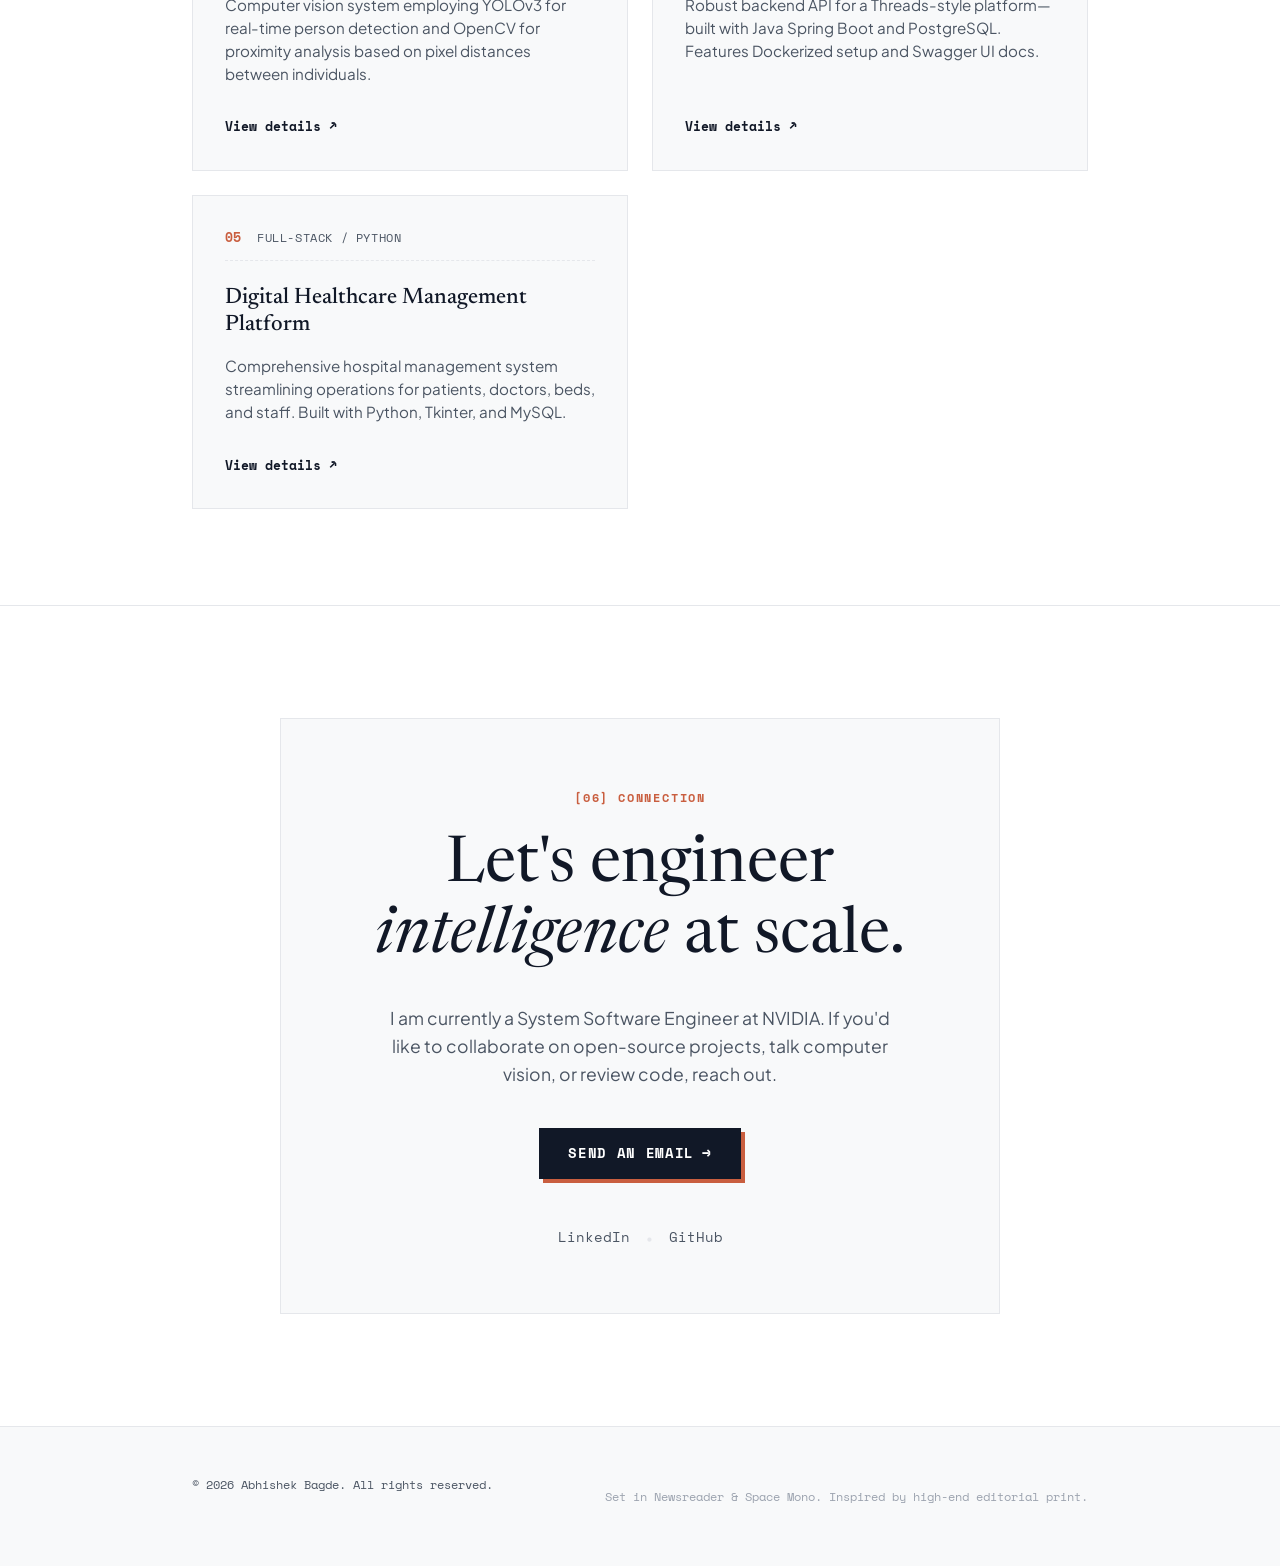
==== commit 60be9741: "feat: refine interactions to match Anthropic aesthetics and update resume details" ====
--- a/index.html
+++ b/index.html
@@ -29,10 +29,7 @@
     </header>
 
     <main>
-        <!-- Custom Cursor -->
-        <div class="custom-cursor"></div>
-        <div class="custom-cursor-follower"></div>
-
+        
         <!-- Hero Section -->
         <section id="hero" class="section-hero reveal">
             <div class="container hero-container-anthropic">
@@ -161,14 +158,14 @@
                         </div>
                         <div class="exp-content">
                             <div class="exp-header">
-                                <h3 class="exp-title">System Software Engineer (DeepStream Team)</h3>
+                                <h3 class="exp-title">System Software Engineer, Metropolis AI Workflow</h3>
                                 <span class="exp-date">Jan 2026 - Present</span>
                             </div>
                             <div class="exp-company">NVIDIA — Pune, India</div>
                             <ul class="exp-details">
-                                <li>Core engineer on the DeepStream team, managing Metropolis AI workflows and building high-performance multimedia pipelines.</li>
-                                <li>Currently spearheading initiatives in active learning to optimize data selection and improve model robustness.</li>
-                                <li>Working with advanced deep learning infrastructure and Nemoclaw to orchestrate high-performance AI deployments at cluster scale.</li>
+                                <li>Design and develop accelerated streaming AI pipelines using CV and Vision-Language (VLM) models for Metropolis AI workflows.</li>
+                                <li>Evaluate and test AI pipelines using Omniverse-based simulations, digital twins, and synthetic datasets.</li>
+                                <li>Profile and optimize complex system-level pipelines to ensure scalability, reliability, and peak efficiency across Kubernetes clusters.</li>
                             </ul>
                         </div>
                     </div>
@@ -179,7 +176,7 @@
                         </div>
                         <div class="exp-content">
                             <div class="exp-header">
-                                <h3 class="exp-title">Senior Software Engineer</h3>
+                                <h3 class="exp-title">Technical Lead</h3>
                                 <span class="exp-date">Jul 2023 - Present</span>
                             </div>
                             <div class="exp-company">HCLSoftware — Chennai, India</div>
--- a/style.css
+++ b/style.css
@@ -411,6 +411,15 @@
     padding-left: 2rem;
     border-left: 1px solid var(--border-color);
     position: relative;
+    transition: transform 0.4s cubic-bezier(0.16, 1, 0.3, 1), background-color 0.4s ease;
+    padding-top: 1rem;
+    padding-bottom: 1rem;
+    border-radius: 0 8px 8px 0;
+}
+
+.experience-item:hover {
+    background-color: var(--bg-primary);
+    transform: translateX(6px);
 }
 
 .experience-item::before {
@@ -531,8 +540,8 @@
 .project-card-textual:hover {
     background-color: var(--bg-primary);
     transform: translateY(-4px);
-    box-shadow: 4px 4px 0px var(--border-dark);
-    border-color: var(--border-dark);
+    box-shadow: 0 12px 24px rgba(0,0,0,0.06);
+    border-color: var(--text-light);
 }
 
 .card-header {
@@ -725,60 +734,11 @@
     border-bottom-color: var(--text-primary);
 }
 
-/* Custom Cursor Animation */
-@media (pointer: fine) {
-    body, a, button, .btn-retro {
-        cursor: none;
-    }
-
-    .custom-cursor {
-        position: fixed;
-        top: 0;
-        left: 0;
-        width: 4px;
-        height: 4px;
-        border-radius: 0;
-        background-color: var(--accent-orange);
-        pointer-events: none;
-        z-index: 10000;
-        transform: translate(-50%, -50%);
-        transition: width 0.2s ease, height 0.2s ease, background-color 0.2s ease;
-    }
-
-    .custom-cursor-follower {
-        position: fixed;
-        top: 0;
-        left: 0;
-        width: 40px;
-        height: 40px;
-        border-radius: 0;
-        border: 1px solid var(--accent-orange);
-        pointer-events: none;
-        z-index: 9999;
-        transform: translate(-50%, -50%);
-        transition: width 0.2s ease, height 0.2s ease, border-color 0.2s ease, background-color 0.2s ease;
-    }
-
-    .custom-cursor.hovering {
-        width: 6px;
-        height: 6px;
-        background-color: var(--text-primary);
-    }
-
-    .custom-cursor-follower.hovering {
-        width: 48px;
-        height: 48px;
-        border-color: var(--text-primary);
-        border-style: dashed;
-        background-color: rgba(26, 26, 26, 0.03);
-    }
-}
-
 /* Scroll Reveal Animations */
 .reveal {
     opacity: 0;
-    transform: translateY(40px);
-    transition: opacity 0.8s cubic-bezier(0.16, 1, 0.3, 1), transform 0.8s cubic-bezier(0.16, 1, 0.3, 1);
+    transform: translateY(30px);
+    transition: opacity 1.2s cubic-bezier(0.16, 1, 0.3, 1), transform 1.2s cubic-bezier(0.16, 1, 0.3, 1);
 }
 
 .reveal.active {
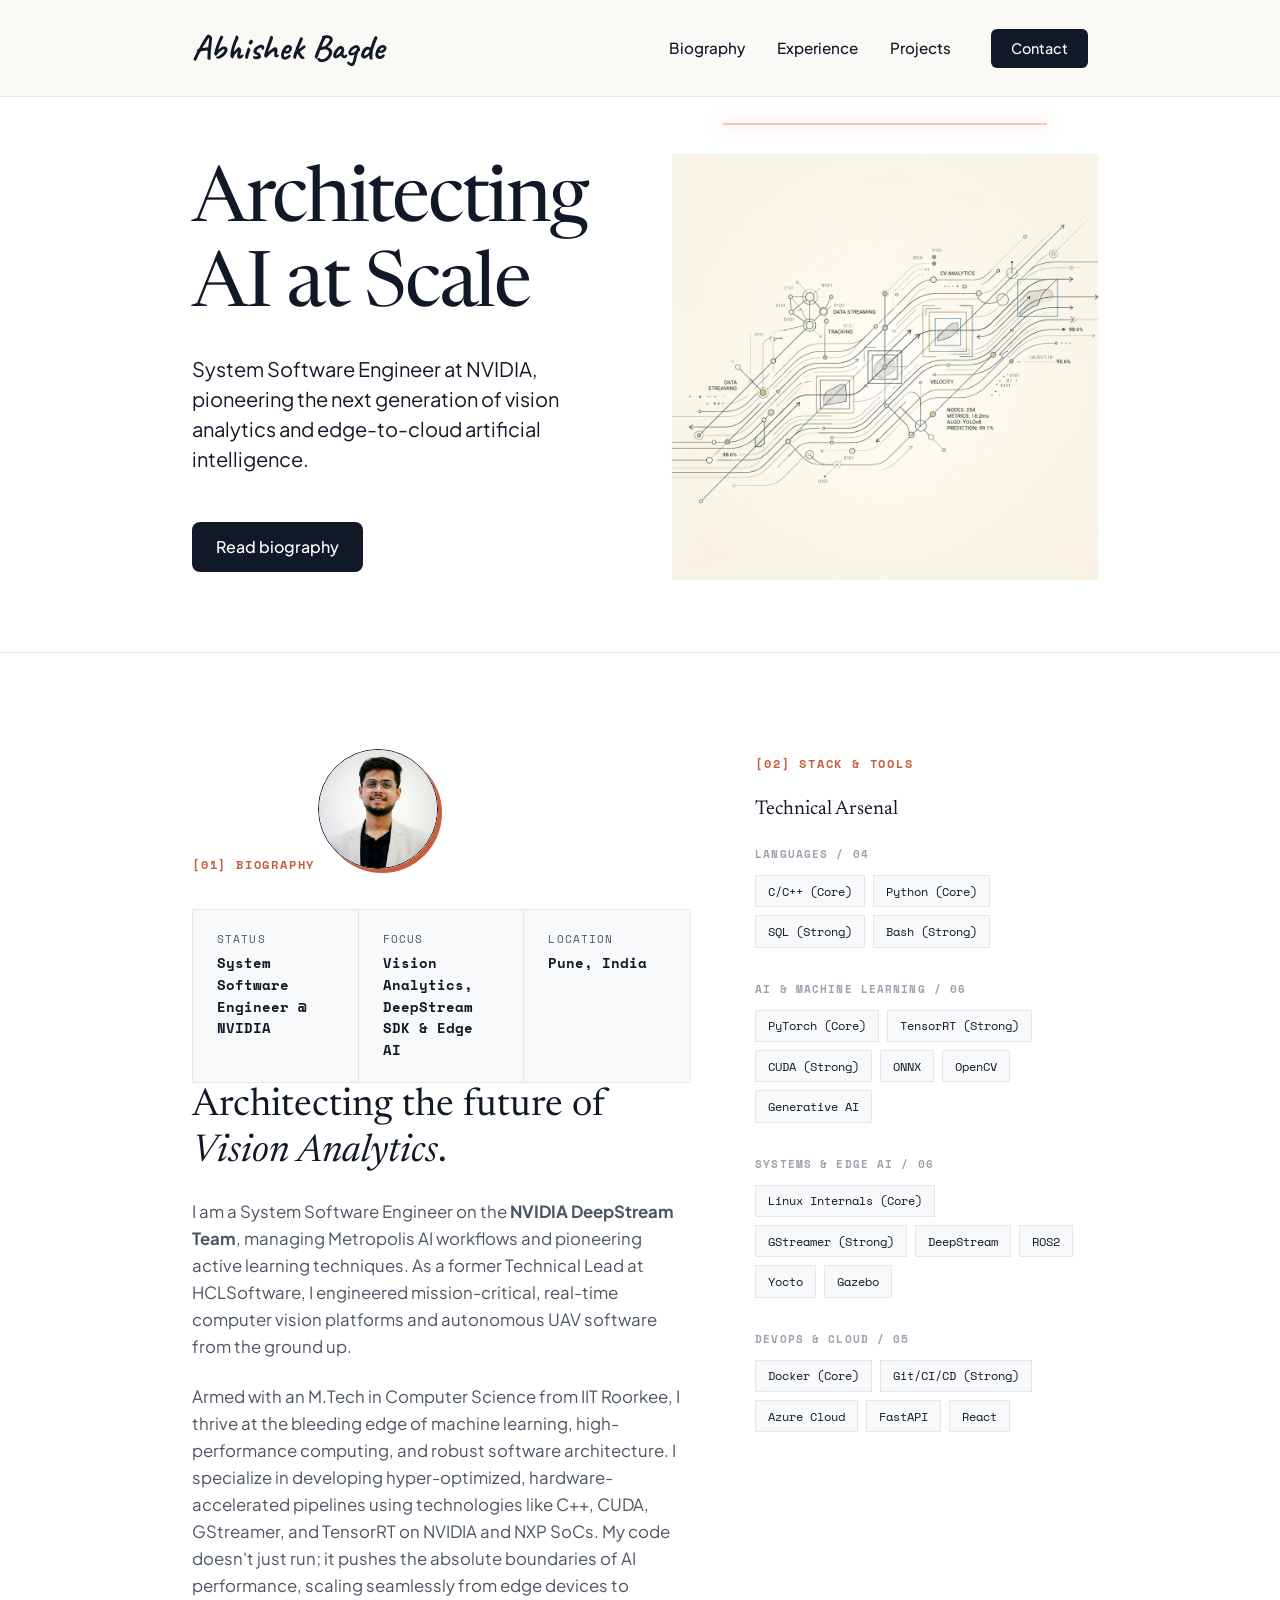
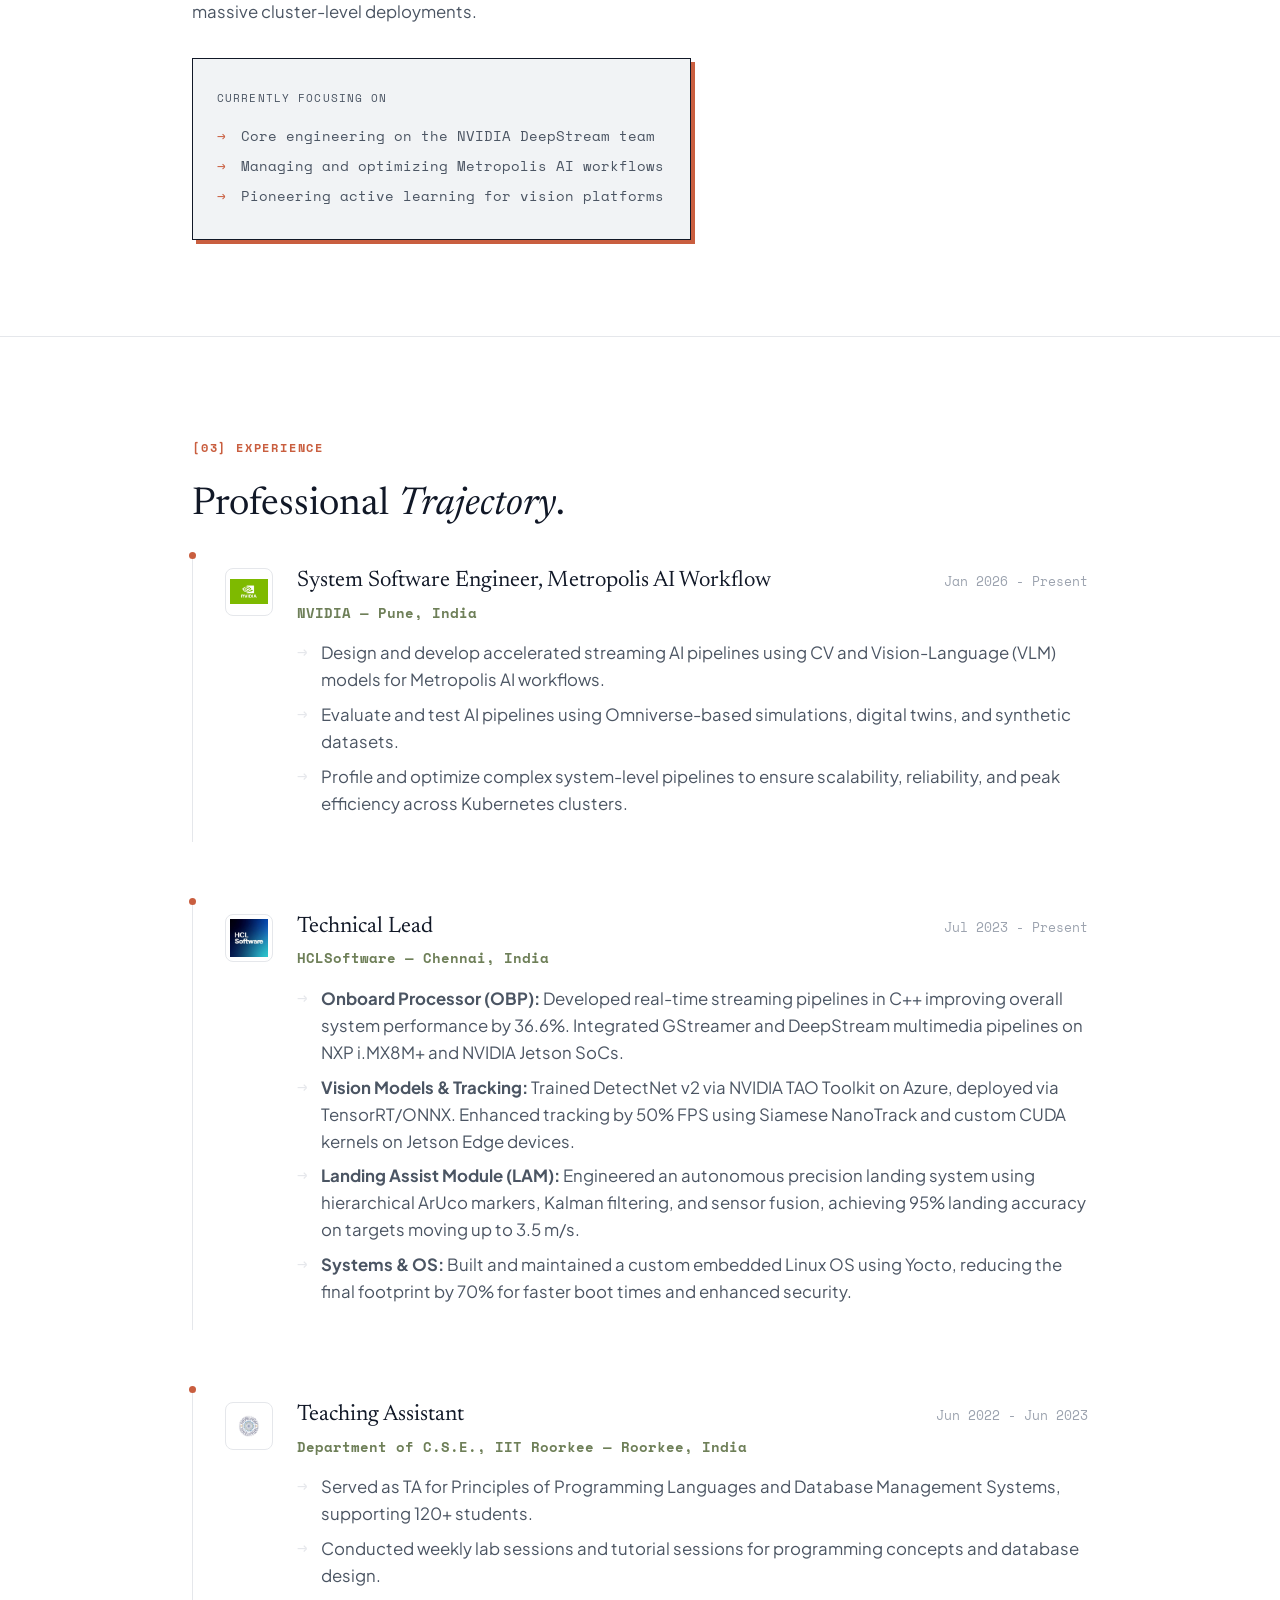
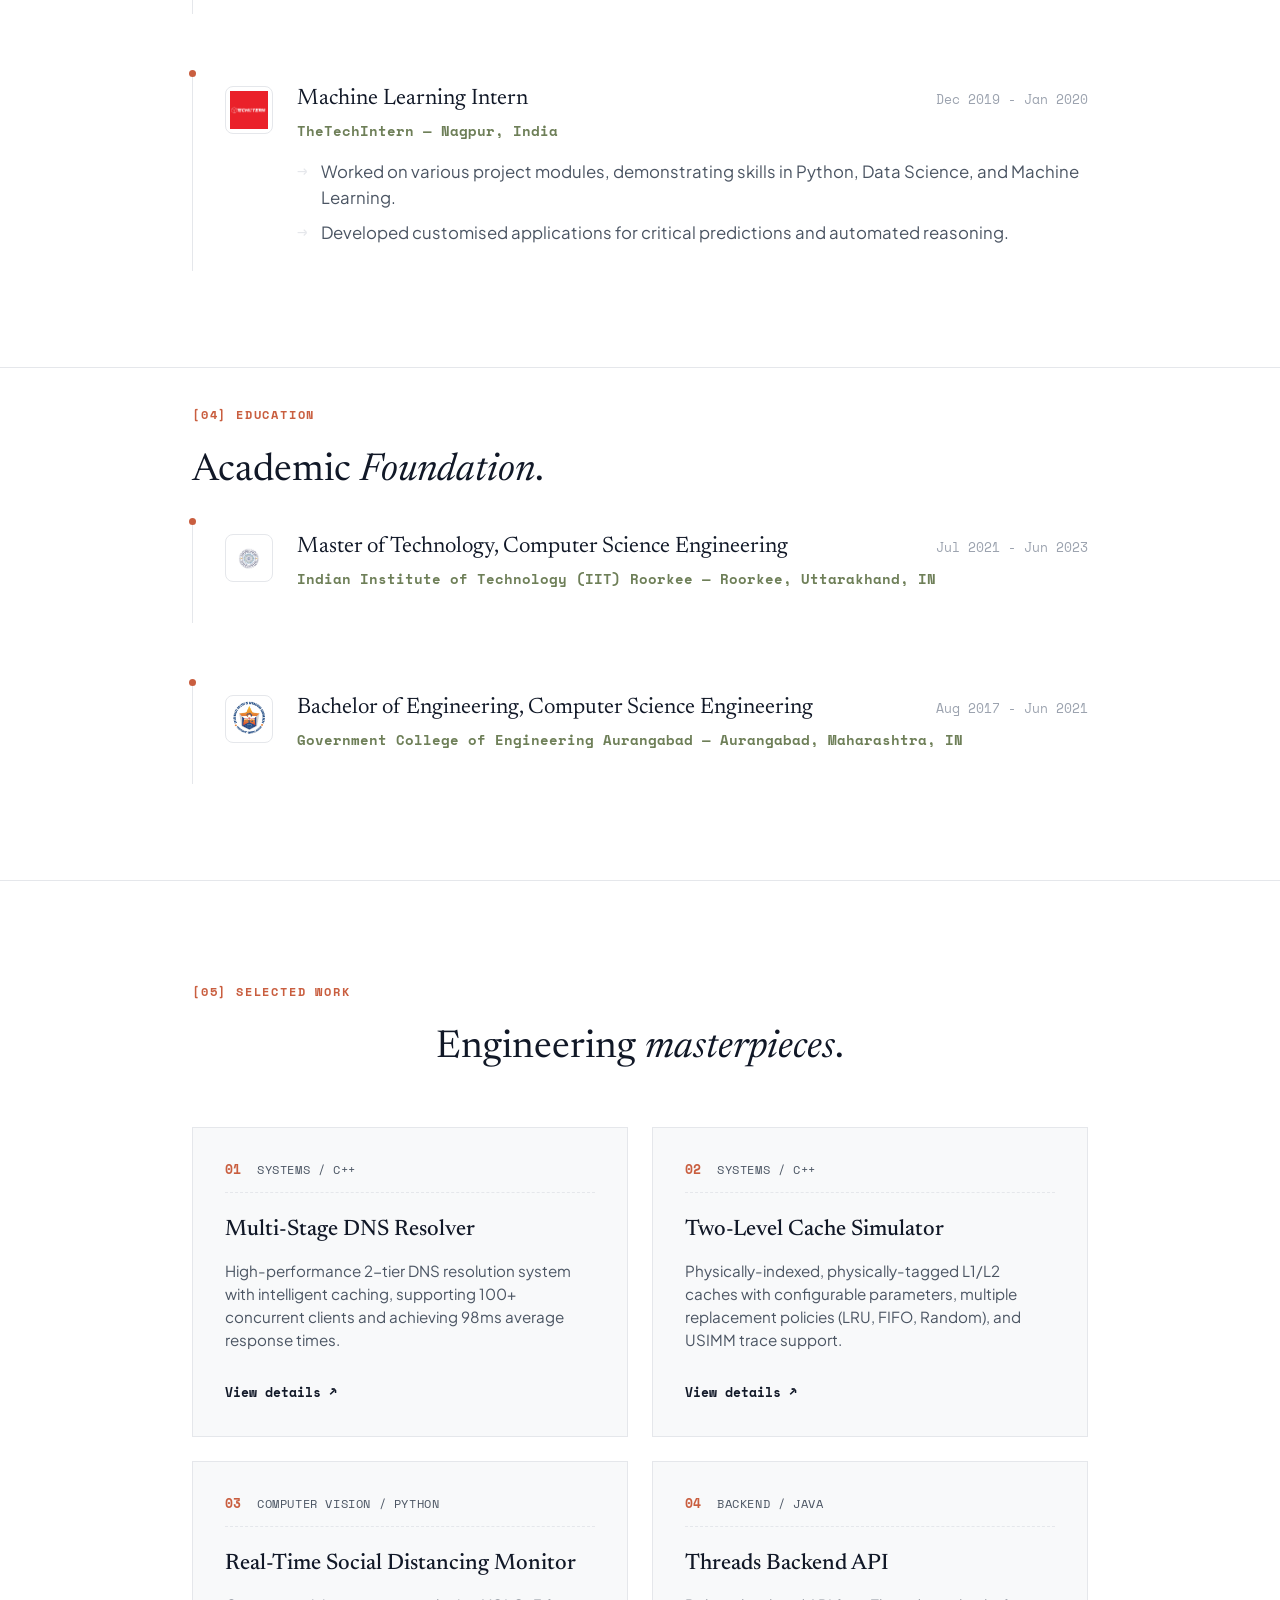
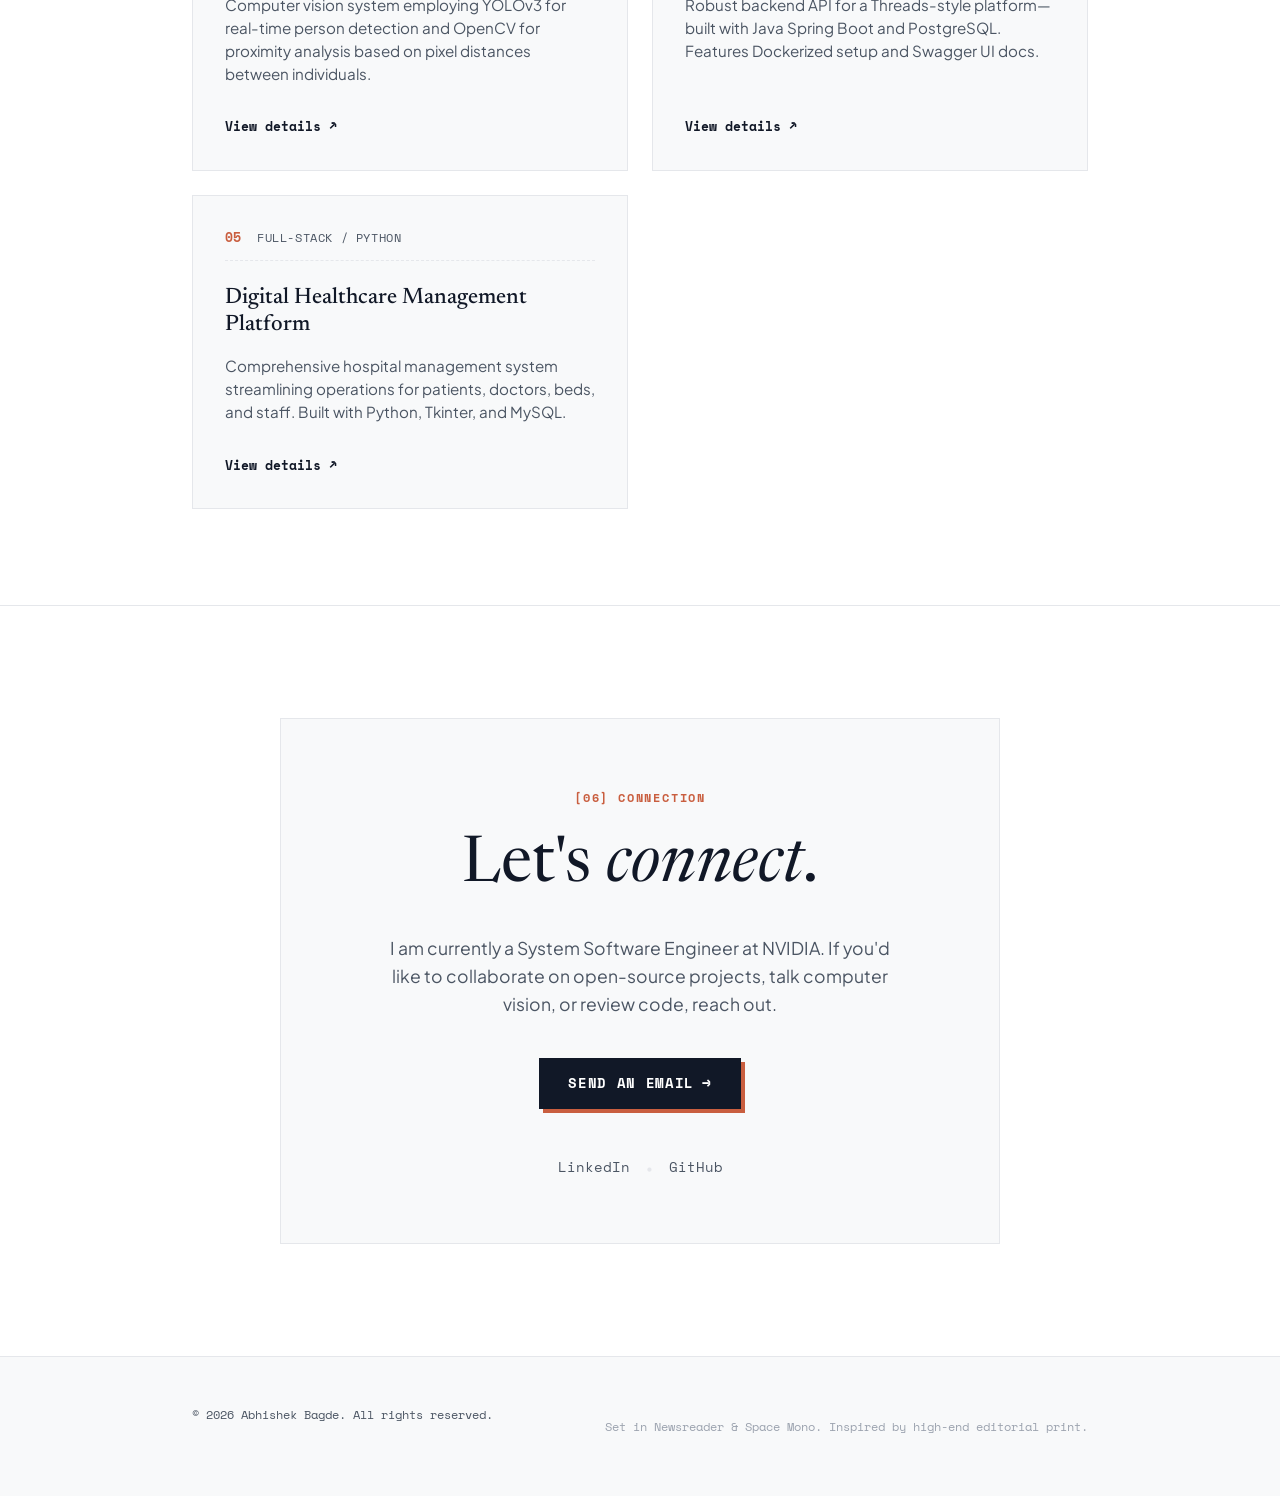
==== commit a78f9192: "style: simplify contact section catchphrase" ====
--- a/index.html
+++ b/index.html
@@ -352,7 +352,7 @@
             <div class="container">
                 <div class="contact-box">
                     <div class="section-tag" id="contact-tag">[06] CONNECTION</div>
-                    <h2 class="contact-catchphrase">Let's engineer <em>intelligence</em> at scale.</h2>
+                    <h2 class="contact-catchphrase">Let's <em>connect</em>.</h2>
                     <p class="contact-text">
                         I am currently a System Software Engineer at NVIDIA. If you'd like to collaborate on open-source projects, talk computer vision, or review code, reach out.
                     </p>
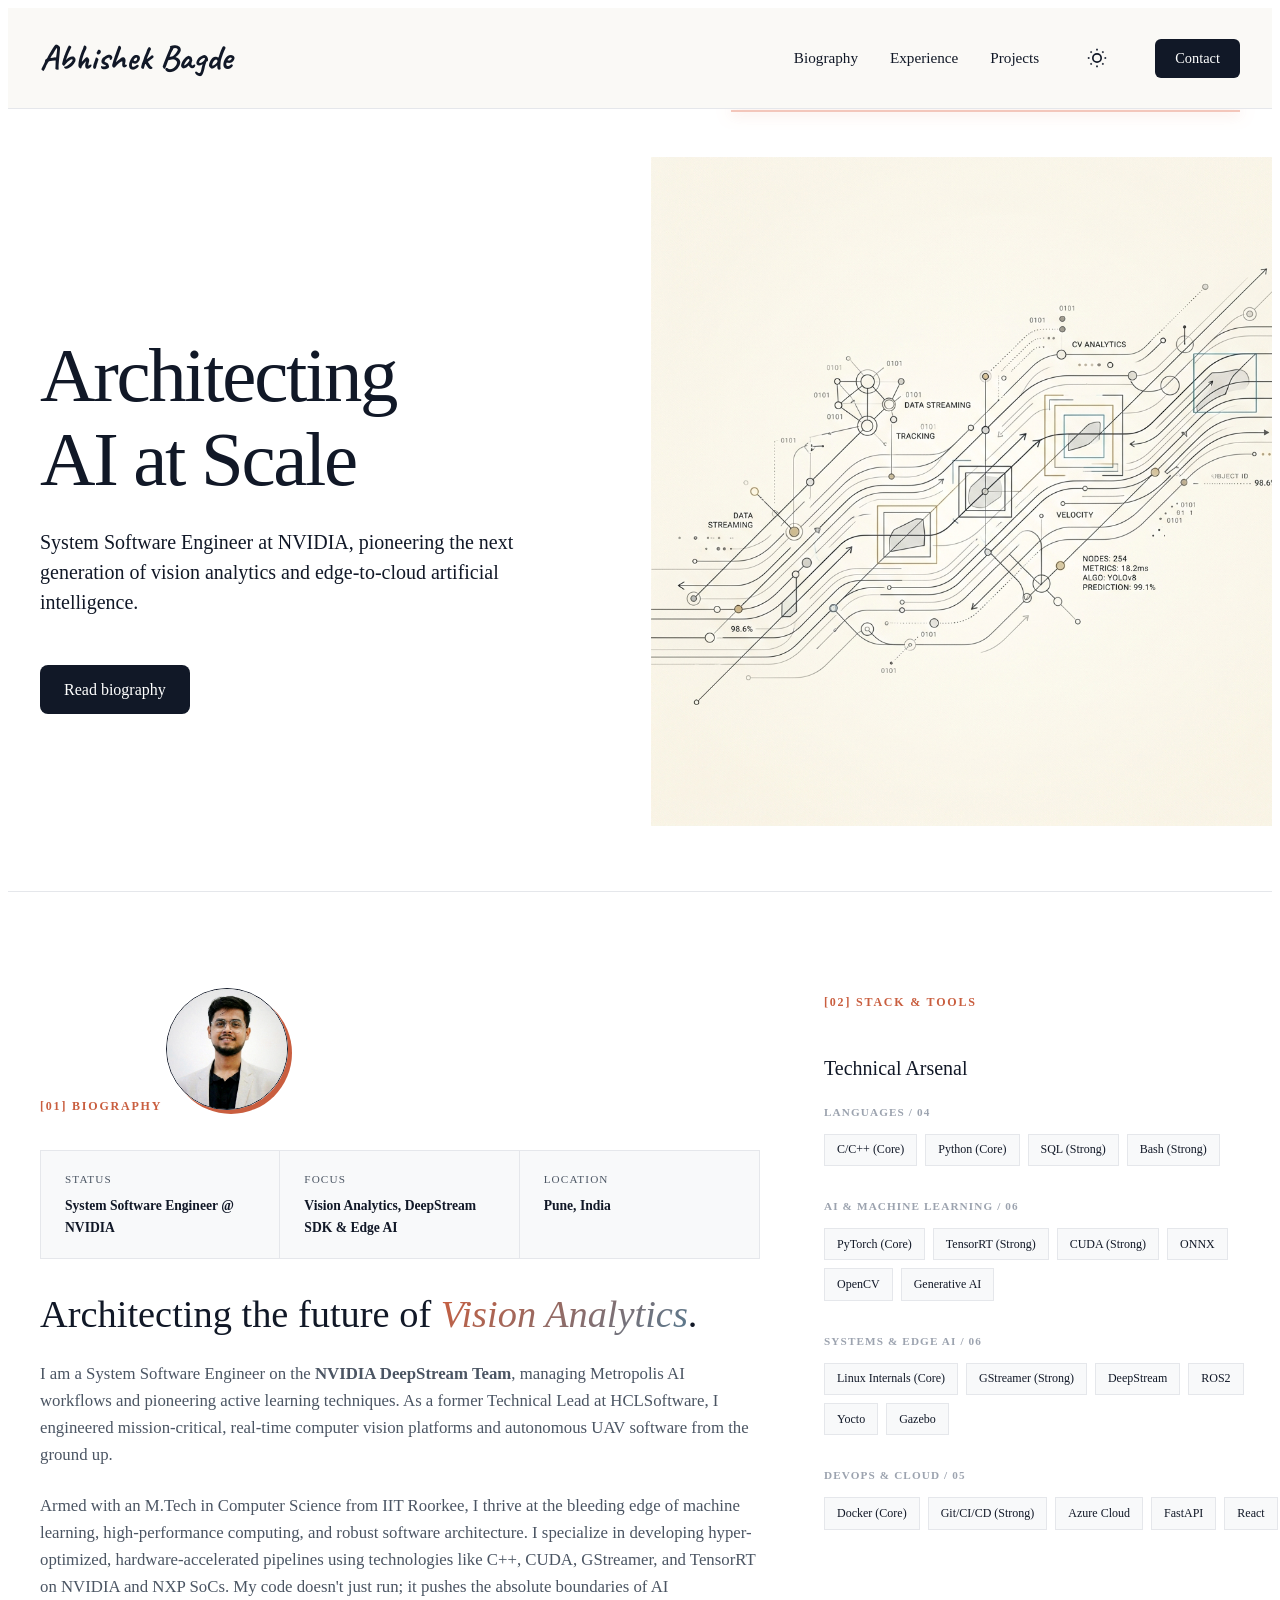
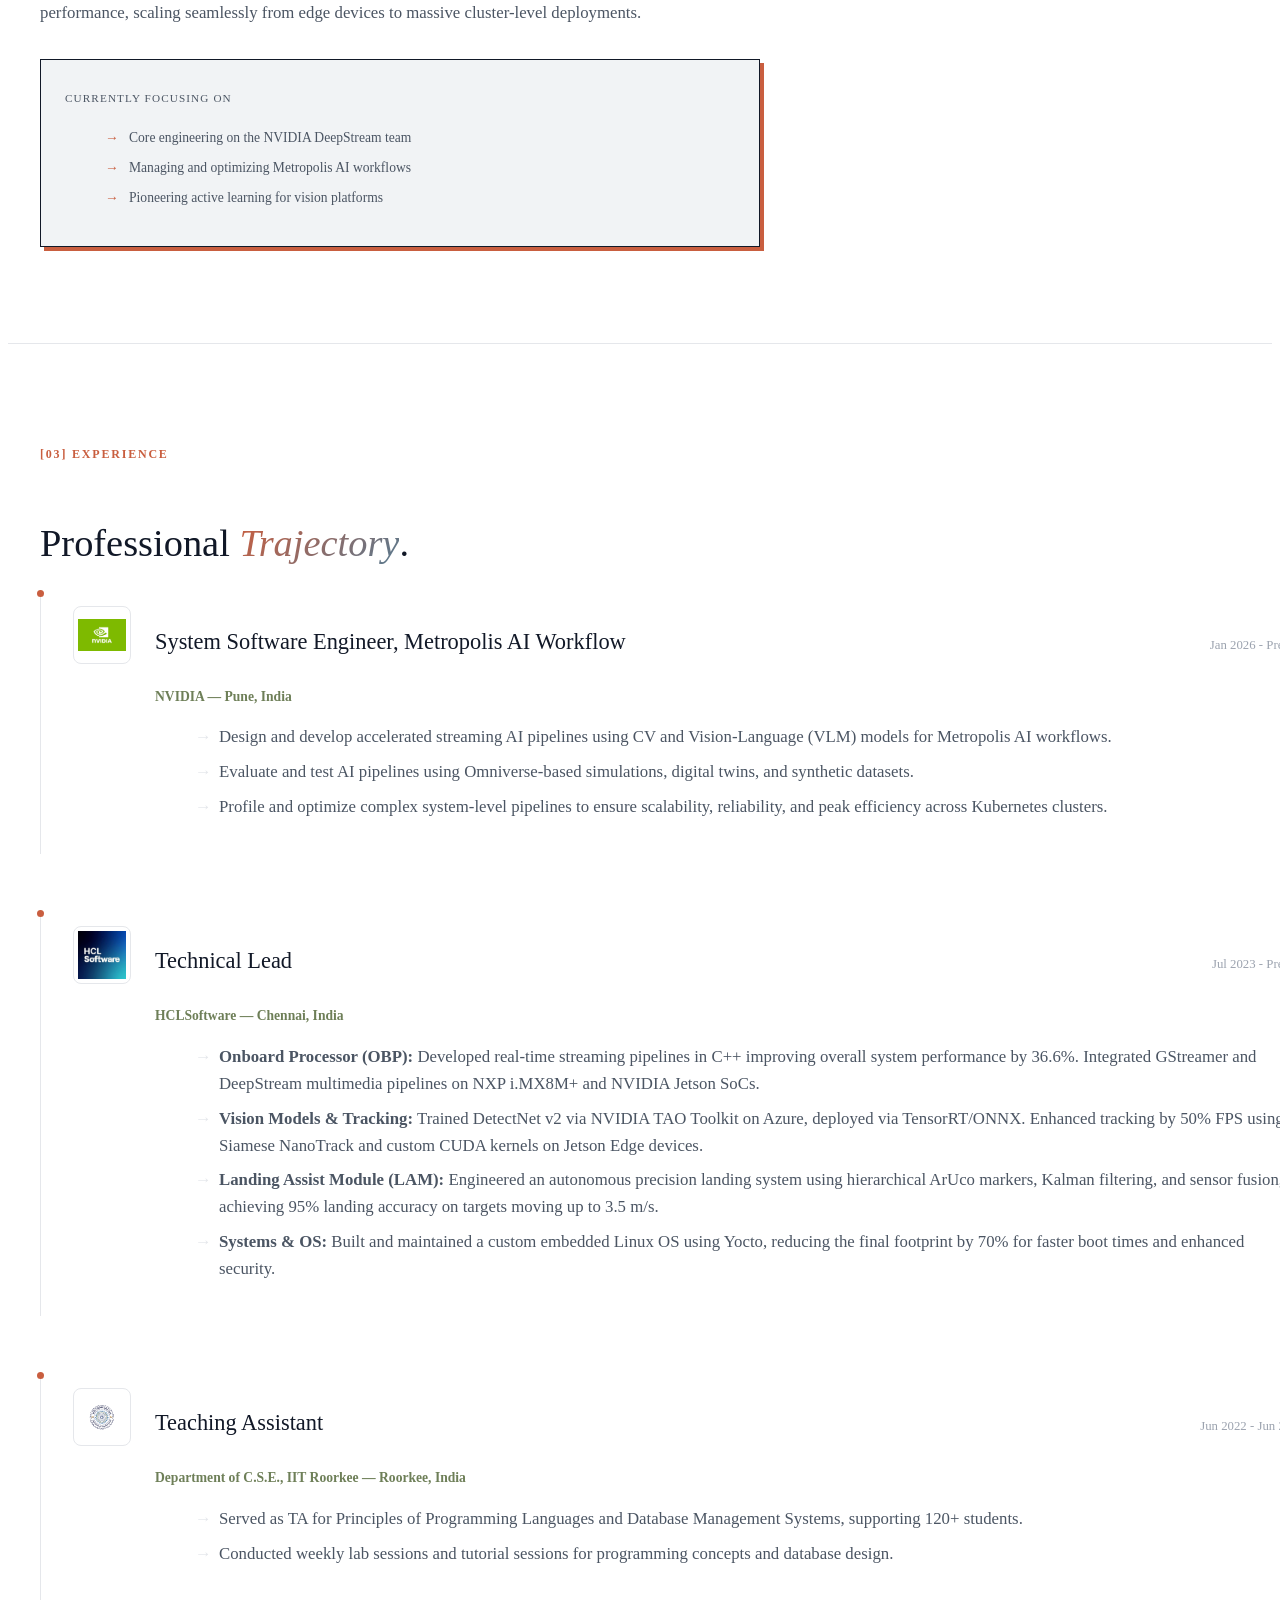
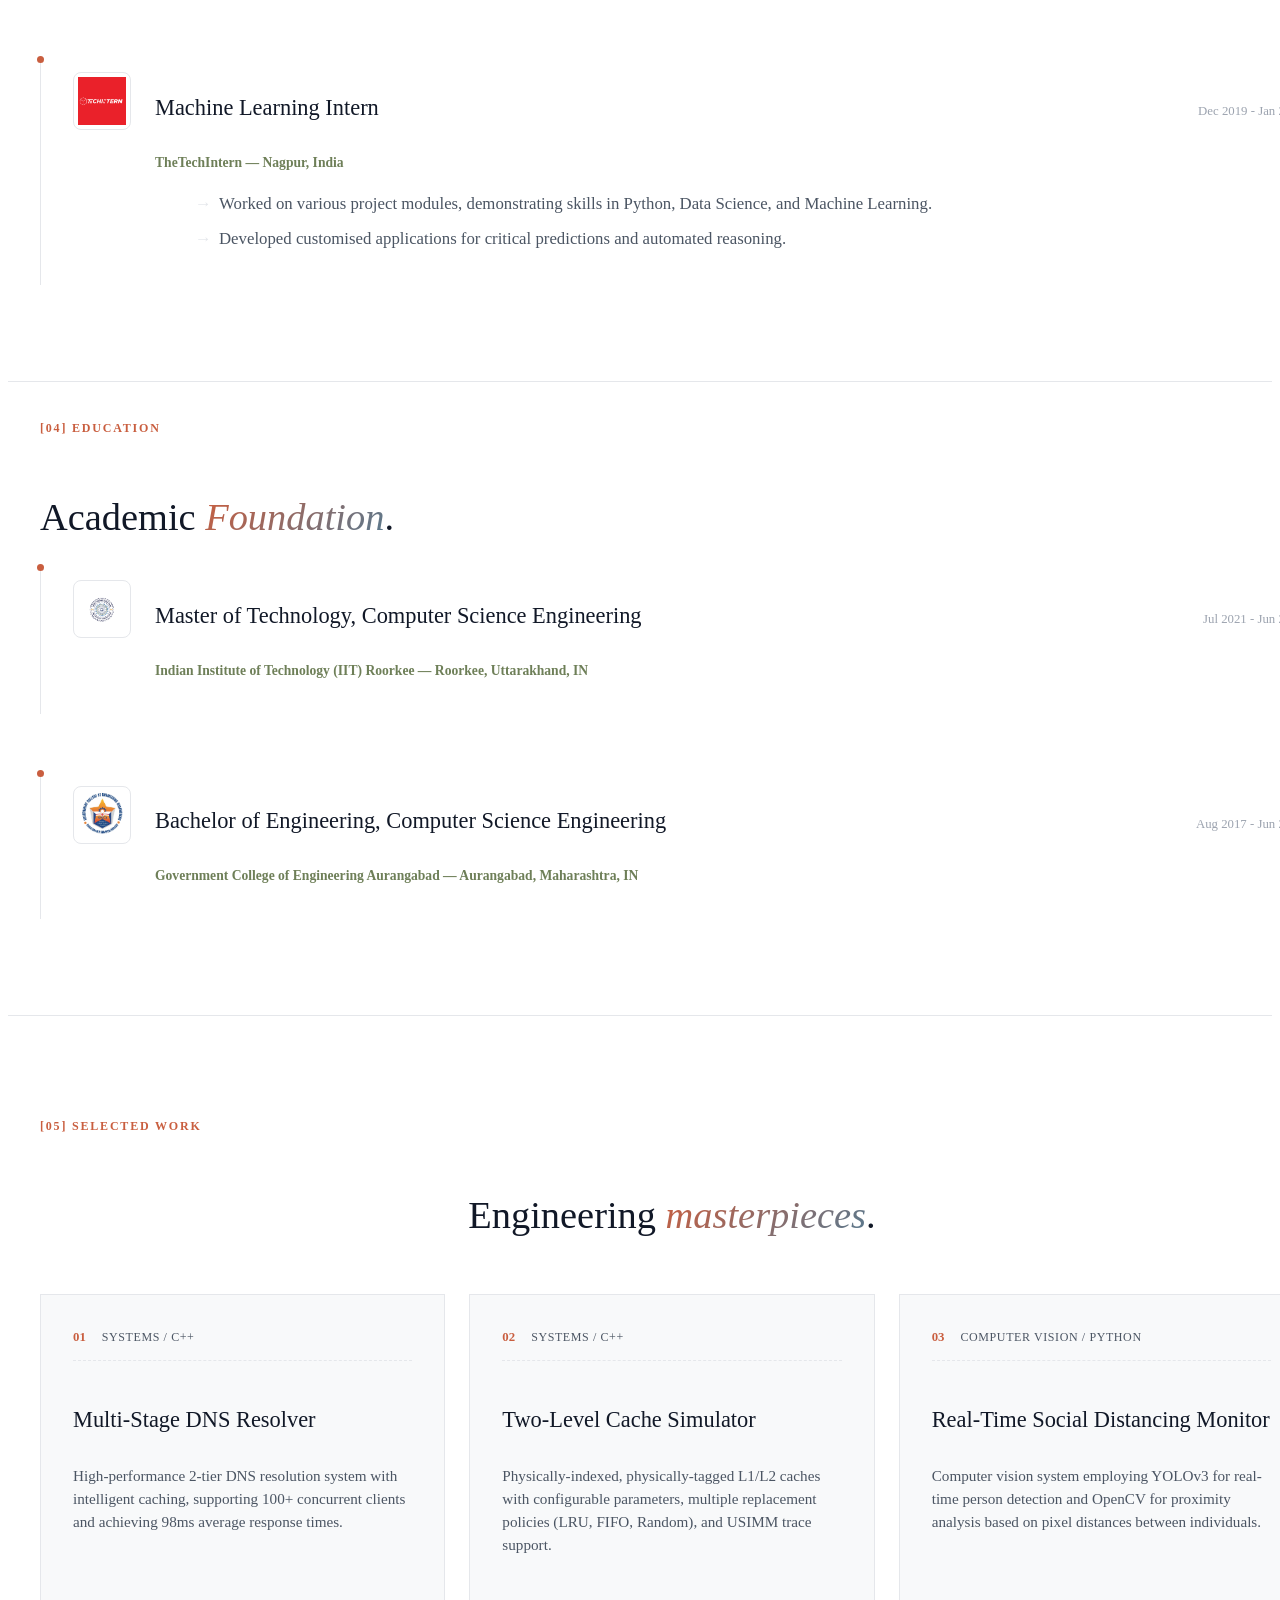
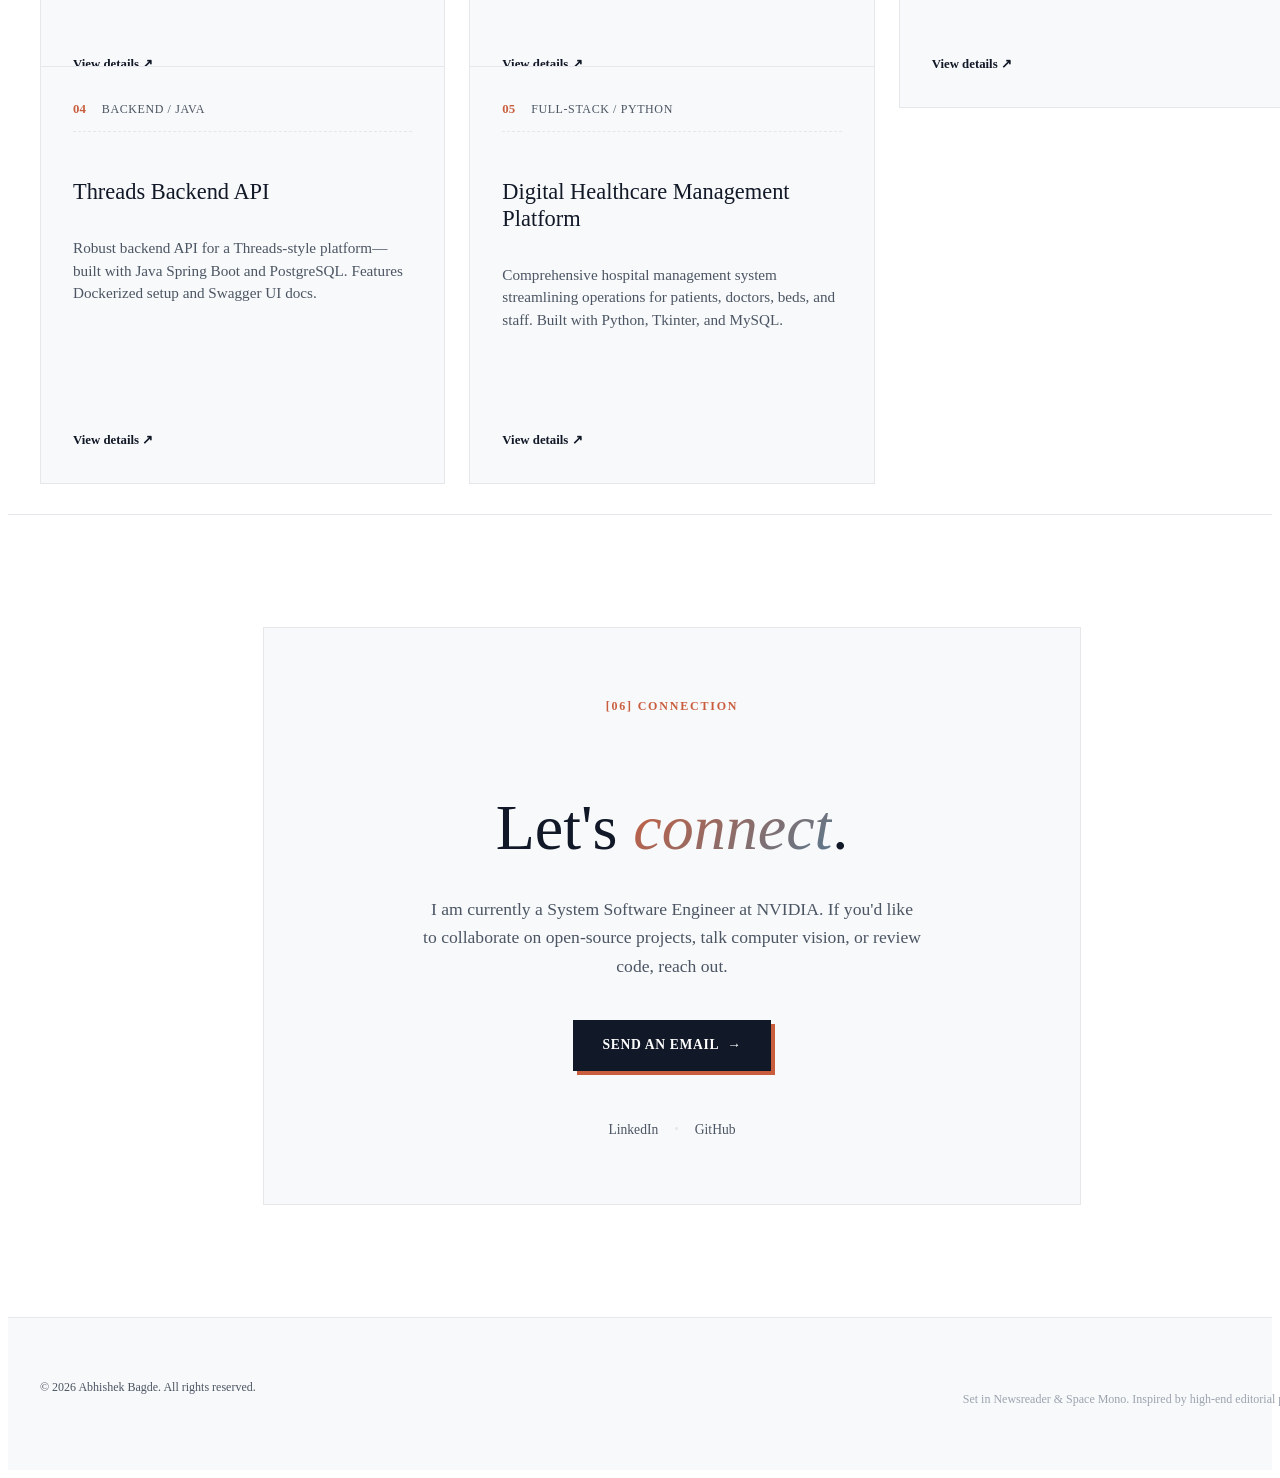
==== commit d657c420: "feat: add dark mode toggle and dynamic animated text gradients" ====
--- a/index.html
+++ b/index.html
@@ -10,7 +10,17 @@
     <link rel="preconnect" href="https://fonts.gstatic.com" crossorigin>
     <link href="https://fonts.googleapis.com/css2?family=Caveat:wght@700&family=Newsreader:ital,opsz,wght@0,6..72,300..800;1,6..72,300..800&family=Plus+Jakarta+Sans:wght@300;400;500;600;700&family=Space+Mono:ital,wght@0,400;0,700;1,400;1,700&display=swap" rel="stylesheet">
     <link rel="icon" type="image/jpeg" href="images/favicon.jpg">
-    <link rel="stylesheet" href="style.css?v=1.1">
+    <link rel="stylesheet" href="style.css?v=1.2">
+    <script>
+        // Init theme immediately to prevent flash
+        (function(){
+            var d=document.documentElement;
+            var t=localStorage.getItem('theme');
+            if(t==='dark' || (!t && window.matchMedia('(prefers-color-scheme: dark)').matches)){
+                d.setAttribute('data-theme', 'dark');
+            }
+        })();
+    </script>
 </head>
 <body>    <header id="site-header">
         <nav class="nav-container anthropic-nav">
@@ -23,6 +33,10 @@
                     <li><a href="#experience" id="nav-link-experience">Experience</a></li>
                     <li><a href="#projects" id="nav-link-projects">Projects</a></li>
                 </ul>
+                <button id="theme-toggle" class="theme-btn" aria-label="Toggle Dark Mode">
+                    <svg class="sun-icon" viewBox="0 0 24 24" width="20" height="20" stroke="currentColor" stroke-width="2" fill="none"><circle cx="12" cy="12" r="5"></circle><line x1="12" y1="1" x2="12" y2="3"></line><line x1="12" y1="21" x2="12" y2="23"></line><line x1="4.22" y1="4.22" x2="5.64" y2="5.64"></line><line x1="18.36" y1="18.36" x2="19.78" y2="19.78"></line><line x1="1" y1="12" x2="3" y2="12"></line><line x1="21" y1="12" x2="23" y2="12"></line><line x1="4.22" y1="19.78" x2="5.64" y2="18.36"></line><line x1="18.36" y1="5.64" x2="19.78" y2="4.22"></line></svg>
+                    <svg class="moon-icon" viewBox="0 0 24 24" width="20" height="20" stroke="currentColor" stroke-width="2" fill="none" style="display:none;"><path d="M21 12.79A9 9 0 1 1 11.21 3 7 7 0 0 0 21 12.79z"></path></svg>
+                </button>
                 <a href="#contact" class="btn-dark-small">Contact</a>
             </div>
         </nav>
--- a/style.css
+++ b/style.css
@@ -18,6 +18,20 @@
     
     --border-color: #e5e7eb;    /* Clean Gray Border */
     --border-dark: #111827;     /* High Contrast Border */
+}
+
+[data-theme="dark"] {
+    --bg-primary: #0f1115;
+    --bg-secondary: #16181d;
+    --bg-tertiary: #1f2229;
+    
+    --text-primary: #f8f9fa;
+    --text-muted: #9ca3af;
+    --text-light: #6b7280;
+    
+    --border-color: #374151;
+    --border-dark: #f8f9fa;
+}
     
     /* Typography */
     --font-serif: 'Newsreader', Georgia, serif;
@@ -49,6 +63,7 @@
     font-size: 1.05rem;
     position: relative;
     overflow-x: hidden;
+    transition: background-color 0.4s ease, color 0.4s ease;
 }
 
 /* Paper Grain Texture Overlay */
@@ -96,7 +111,18 @@
 em {
     font-family: var(--font-serif);
     font-style: italic;
-    font-weight: inherit;
+    color: var(--accent-orange);
+    background: linear-gradient(135deg, var(--accent-orange), var(--accent-blue), var(--accent-green));
+    -webkit-background-clip: text;
+    -webkit-text-fill-color: transparent;
+    background-size: 200% 200%;
+    animation: gradientShift 5s ease infinite;
+}
+
+@keyframes gradientShift {
+    0% { background-position: 0% 50%; }
+    50% { background-position: 100% 50%; }
+    100% { background-position: 0% 50%; }
 }
 
 p {
@@ -153,6 +179,24 @@
     display: flex;
     align-items: center;
     gap: 2.5rem;
+}
+
+.theme-btn {
+    background: none;
+    border: none;
+    color: var(--text-primary);
+    cursor: pointer;
+    display: flex;
+    align-items: center;
+    justify-content: center;
+    padding: 0.5rem;
+    border-radius: 50%;
+    transition: background-color 0.3s ease, transform 0.3s ease;
+}
+
+.theme-btn:hover {
+    background-color: var(--bg-tertiary);
+    transform: rotate(15deg);
 }
 
 .logo a {
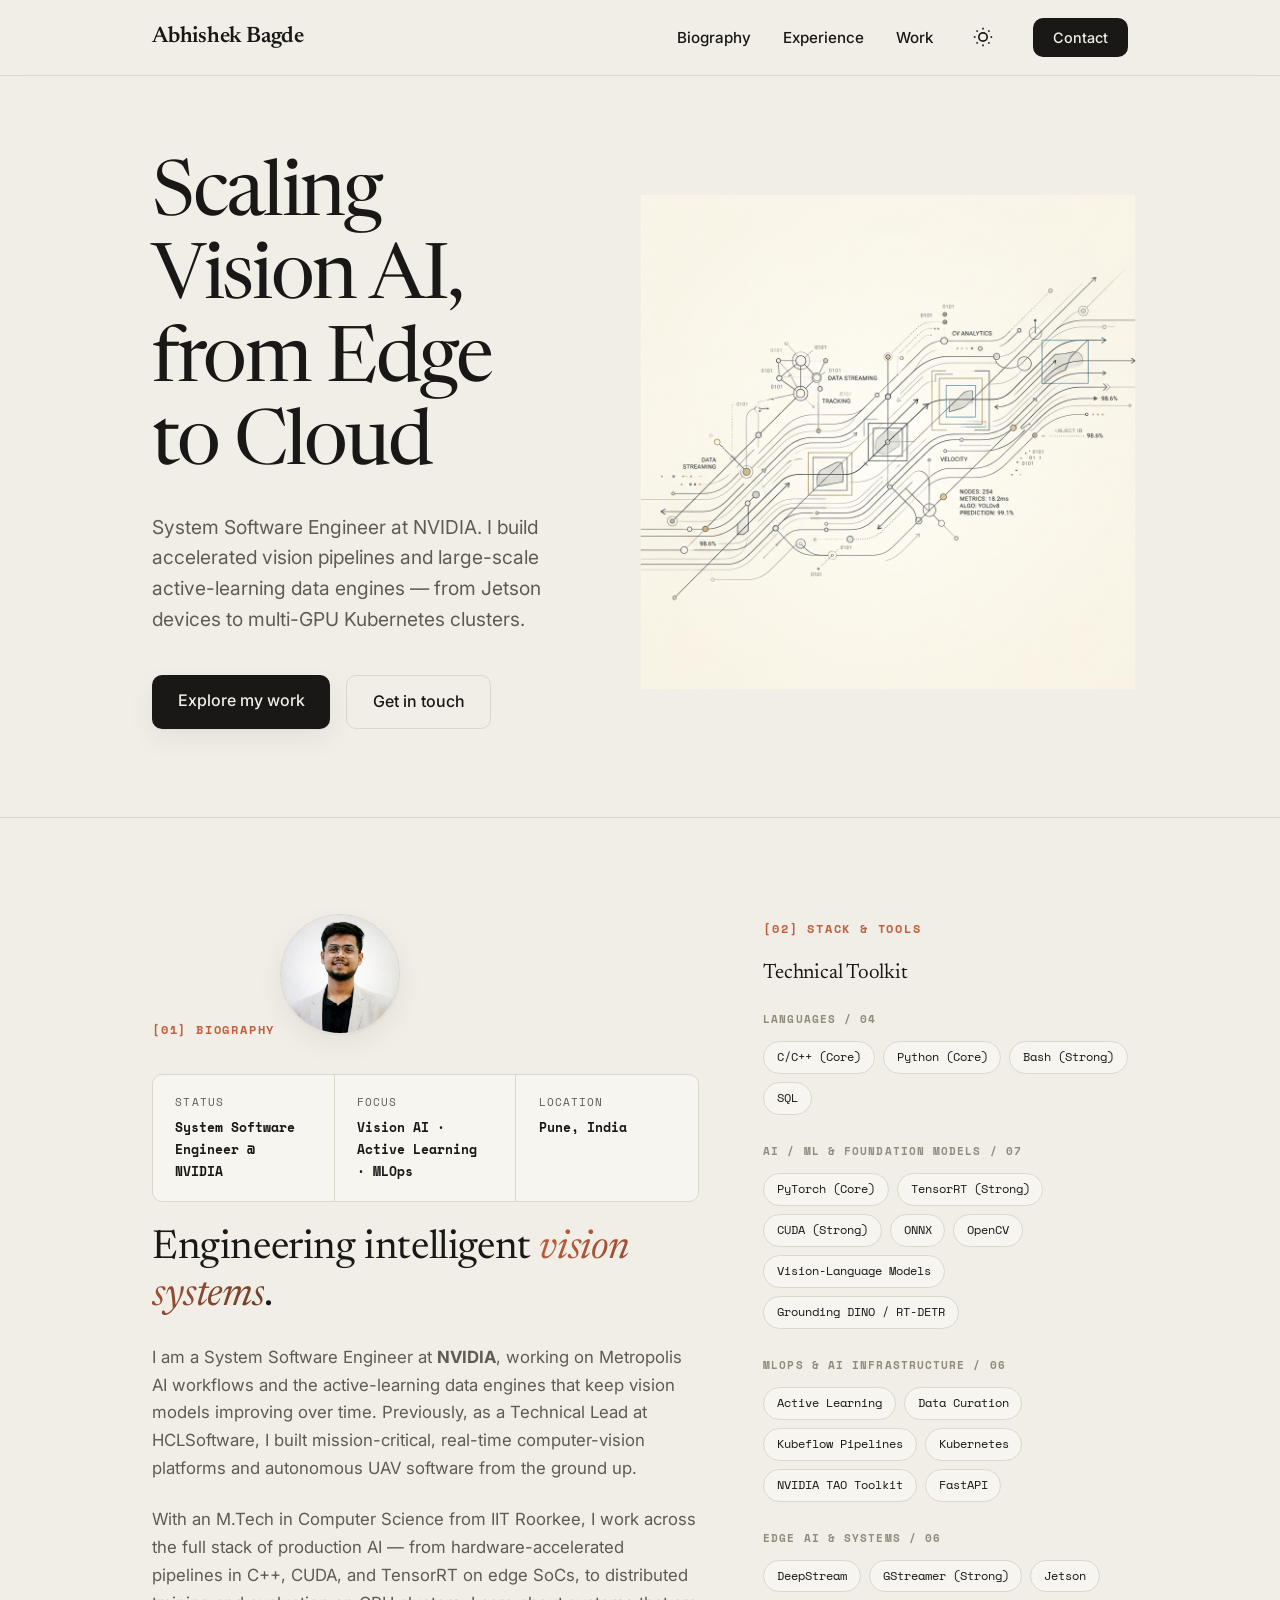
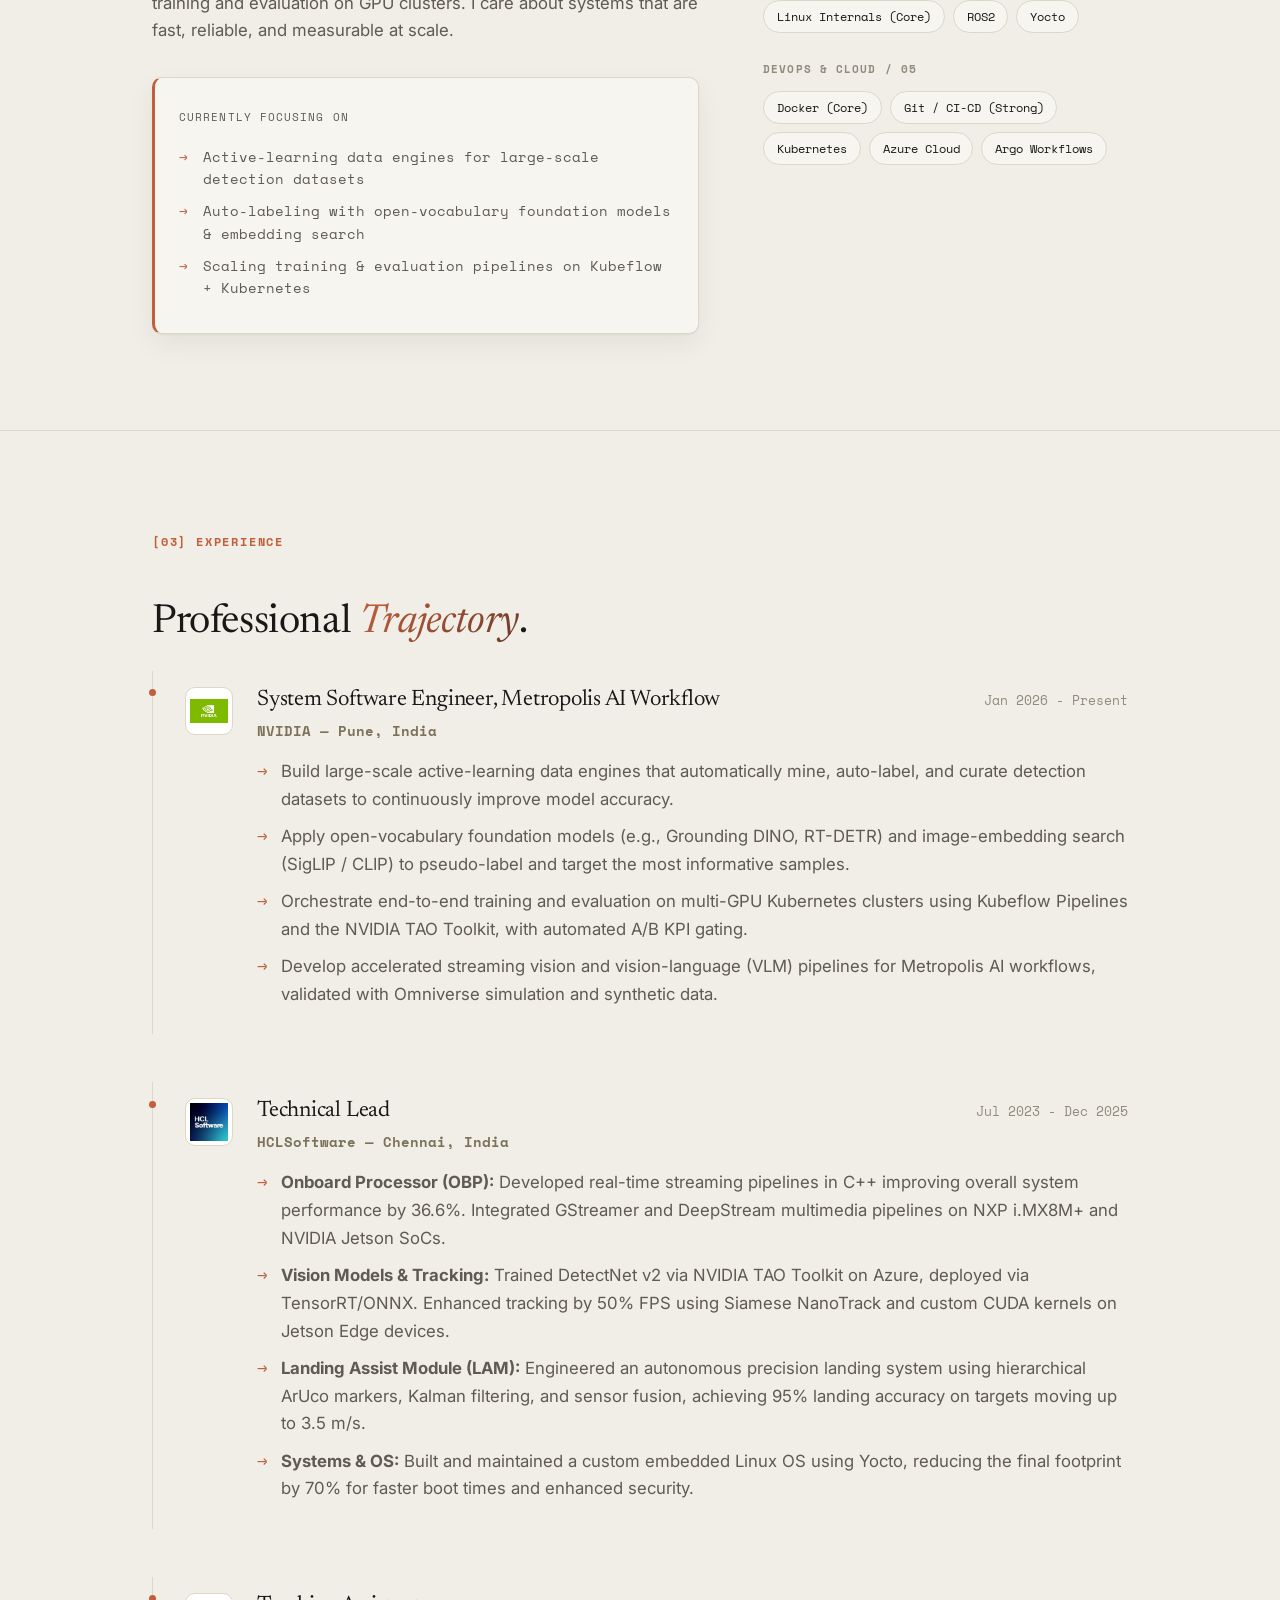
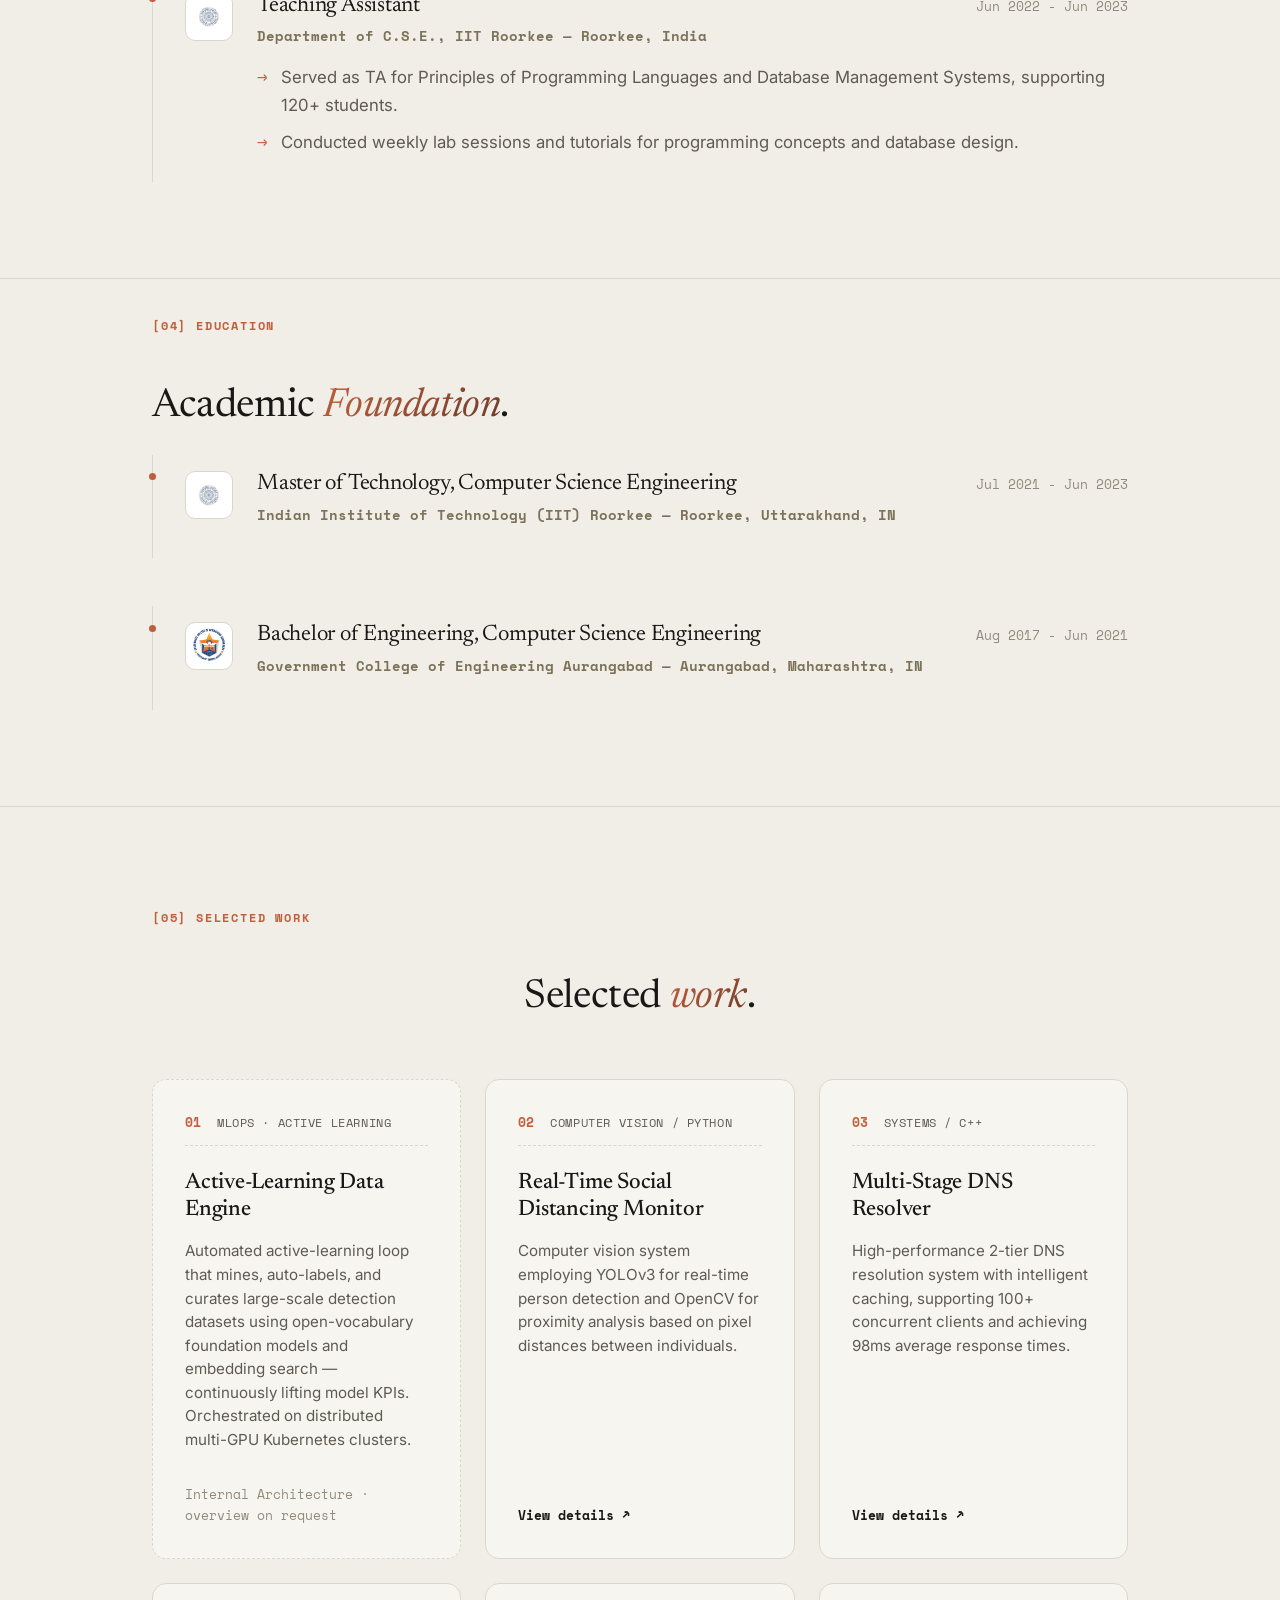
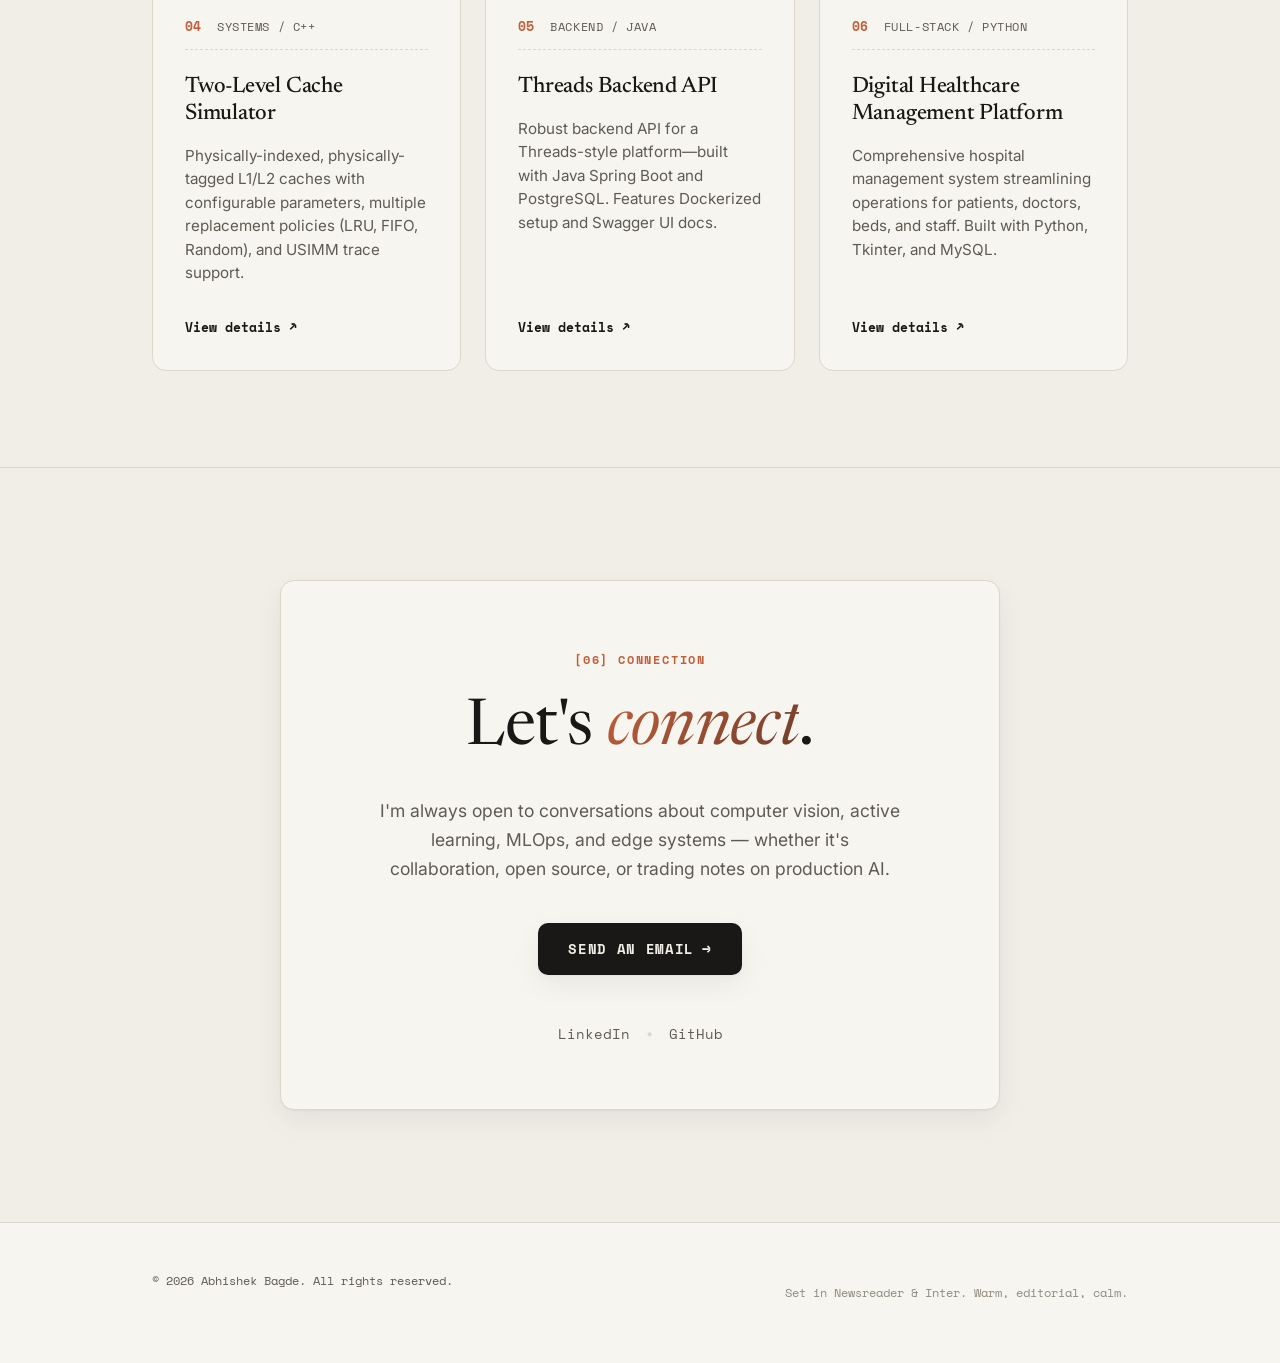
==== commit 6837e606: "feat: user content updates, remove NVIDIA specifics, and restore animations" ====
--- a/index.html
+++ b/index.html
@@ -3,14 +3,53 @@
 <head>
     <meta charset="UTF-8">
     <meta name="viewport" content="width=device-width, initial-scale=1.0">
-    <title>Abhishek Bagde — Software Engineer & Systems Builder</title>
-    <meta name="description" content="Portfolio of Abhishek Bagde, a System Software Engineer specializing in building robust distributed systems, high-performance AI workflows, and advanced computer vision platforms.">
-    <!-- Google Fonts: Newsreader (Serif), Plus Jakarta Sans (Sans-Serif), Space Mono (Monospace) -->
+    <title>Abhishek Bagde — Systems & Vision AI Engineer</title>
+    <meta name="description" content="Abhishek Bagde — System Software Engineer at NVIDIA. I build accelerated computer-vision pipelines and large-scale active-learning data engines, from Jetson edge devices to multi-GPU Kubernetes clusters.">
+    <meta name="author" content="Abhishek Bagde">
+    <meta name="theme-color" content="#F0EEE6" media="(prefers-color-scheme: light)">
+    <meta name="theme-color" content="#201F1D" media="(prefers-color-scheme: dark)">
+
+    <!-- Open Graph -->
+    <meta property="og:type" content="website">
+    <meta property="og:title" content="Abhishek Bagde — Systems & Vision AI Engineer">
+    <meta property="og:description" content="System Software Engineer at NVIDIA. Accelerated vision pipelines and large-scale active-learning data engines, from edge to cloud.">
+    <meta property="og:url" content="https://abhishek100100.github.io/">
+    <meta property="og:image" content="https://abhishek100100.github.io/images/hero-art.jpg">
+
+    <!-- Twitter -->
+    <meta name="twitter:card" content="summary_large_image">
+    <meta name="twitter:title" content="Abhishek Bagde — Systems & Vision AI Engineer">
+    <meta name="twitter:description" content="System Software Engineer at NVIDIA. Accelerated vision pipelines and large-scale active-learning data engines, from edge to cloud.">
+    <meta name="twitter:image" content="https://abhishek100100.github.io/images/hero-art.jpg">
+
+    <!-- Fonts: Newsreader (Serif display), Inter (Sans UI), Space Mono (Mono labels) -->
     <link rel="preconnect" href="https://fonts.googleapis.com">
     <link rel="preconnect" href="https://fonts.gstatic.com" crossorigin>
-    <link href="https://fonts.googleapis.com/css2?family=Caveat:wght@700&family=Newsreader:ital,opsz,wght@0,6..72,300..800;1,6..72,300..800&family=Plus+Jakarta+Sans:wght@300;400;500;600;700&family=Space+Mono:ital,wght@0,400;0,700;1,400;1,700&display=swap" rel="stylesheet">
+    <link href="https://fonts.googleapis.com/css2?family=Inter:wght@300;400;500;600;700&family=Newsreader:ital,opsz,wght@0,6..72,300..800;1,6..72,300..800&family=Space+Mono:ital,wght@0,400;0,700;1,400;1,700&display=swap" rel="stylesheet">
     <link rel="icon" type="image/jpeg" href="images/favicon.jpg">
-    <link rel="stylesheet" href="style.css?v=1.2">
+    <link rel="stylesheet" href="style.css?v=1.3">
+
+    <script type="application/ld+json">
+    {
+      "@context": "https://schema.org",
+      "@type": "Person",
+      "name": "Abhishek Bagde",
+      "jobTitle": "System Software Engineer",
+      "worksFor": { "@type": "Organization", "name": "NVIDIA" },
+      "alumniOf": [
+        { "@type": "CollegeOrUniversity", "name": "Indian Institute of Technology Roorkee" }
+      ],
+      "url": "https://abhishek100100.github.io/",
+      "image": "https://abhishek100100.github.io/images/profile.png",
+      "sameAs": [
+        "https://www.linkedin.com/in/bagde-abhishek",
+        "https://github.com/abhishek100100"
+      ],
+      "knowsAbout": ["Computer Vision", "Active Learning", "MLOps", "Kubernetes",
+        "Kubeflow", "NVIDIA TAO Toolkit", "TensorRT", "CUDA", "DeepStream", "Edge AI"]
+    }
+    </script>
+
     <script>
         // Init theme immediately to prevent flash
         (function(){
@@ -22,7 +61,8 @@
         })();
     </script>
 </head>
-<body>    <header id="site-header">
+<body>
+    <header id="site-header">
         <nav class="nav-container anthropic-nav">
             <div class="logo">
                 <a href="#" id="nav-logo-link">Abhishek Bagde</a>
@@ -31,7 +71,7 @@
                 <ul class="nav-links">
                     <li><a href="#about" id="nav-link-about">Biography</a></li>
                     <li><a href="#experience" id="nav-link-experience">Experience</a></li>
-                    <li><a href="#projects" id="nav-link-projects">Projects</a></li>
+                    <li><a href="#projects" id="nav-link-projects">Work</a></li>
                 </ul>
                 <button id="theme-toggle" class="theme-btn" aria-label="Toggle Dark Mode">
                     <svg class="sun-icon" viewBox="0 0 24 24" width="20" height="20" stroke="currentColor" stroke-width="2" fill="none"><circle cx="12" cy="12" r="5"></circle><line x1="12" y1="1" x2="12" y2="3"></line><line x1="12" y1="21" x2="12" y2="23"></line><line x1="4.22" y1="4.22" x2="5.64" y2="5.64"></line><line x1="18.36" y1="18.36" x2="19.78" y2="19.78"></line><line x1="1" y1="12" x2="3" y2="12"></line><line x1="21" y1="12" x2="23" y2="12"></line><line x1="4.22" y1="19.78" x2="5.64" y2="18.36"></line><line x1="18.36" y1="5.64" x2="19.78" y2="4.22"></line></svg>
@@ -43,19 +83,20 @@
     </header>
 
     <main>
-        
+
         <!-- Hero Section -->
         <section id="hero" class="section-hero reveal">
             <div class="container hero-container-anthropic">
                 <div class="hero-text-col">
                     <h1 class="hero-headline">
-                        Architecting<br>AI at Scale
+                        Scaling Vision AI,<br>from Edge to Cloud
                     </h1>
                     <p class="hero-subheadline">
-                        System Software Engineer at NVIDIA, pioneering the next generation of vision analytics and edge-to-cloud artificial intelligence.
+                        System Software Engineer at NVIDIA. I build accelerated vision pipelines and large-scale active-learning data engines — from Jetson devices to multi-GPU Kubernetes clusters.
                     </p>
                     <div class="hero-actions">
-                        <a href="#about" class="btn-dark">Read biography</a>
+                        <a href="#projects" class="btn-dark">Explore my work</a>
+                        <a href="#contact" class="btn-ghost">Get in touch</a>
                     </div>
                 </div>
                 <div class="hero-art-col">
@@ -72,7 +113,7 @@
                     <div class="profile-wrapper">
                         <img src="images/profile.png" alt="Abhishek Bagde" class="profile-pic">
                     </div>
-                    
+
                     <!-- Metadata Paper Grid -->
                     <div class="metadata-grid metadata-bio">
                         <div class="metadata-item">
@@ -81,7 +122,7 @@
                         </div>
                         <div class="metadata-item">
                             <span class="meta-label">FOCUS</span>
-                            <span class="meta-value">Vision Analytics, DeepStream SDK & Edge AI</span>
+                            <span class="meta-value">Vision AI · Active Learning · MLOps</span>
                         </div>
                         <div class="metadata-item">
                             <span class="meta-label">LOCATION</span>
@@ -89,59 +130,72 @@
                         </div>
                     </div>
 
-                    <h2 class="section-title">Architecting the future of <em>Vision Analytics</em>.</h2>
+                    <h2 class="section-title">Engineering intelligent <em>vision systems</em>.</h2>
                     <p class="about-text">
-                        I am a System Software Engineer on the <strong>NVIDIA DeepStream Team</strong>, managing Metropolis AI workflows and pioneering active learning techniques. As a former Technical Lead at HCLSoftware, I engineered mission-critical, real-time computer vision platforms and autonomous UAV software from the ground up.
+                        I am a System Software Engineer at <strong>NVIDIA</strong>, working on Metropolis AI workflows and the active-learning data engines that keep vision models improving over time. Previously, as a Technical Lead at HCLSoftware, I built mission-critical, real-time computer-vision platforms and autonomous UAV software from the ground up.
                     </p>
                     <p class="about-text">
-                        Armed with an M.Tech in Computer Science from IIT Roorkee, I thrive at the bleeding edge of machine learning, high-performance computing, and robust software architecture. I specialize in developing hyper-optimized, hardware-accelerated pipelines using technologies like C++, CUDA, GStreamer, and TensorRT on NVIDIA and NXP SoCs. My code doesn't just run; it pushes the absolute boundaries of AI performance, scaling seamlessly from edge devices to massive cluster-level deployments.
+                        With an M.Tech in Computer Science from IIT Roorkee, I work across the full stack of production AI — from hardware-accelerated pipelines in C++, CUDA, and TensorRT on edge SoCs, to distributed training and evaluation on GPU clusters. I care about systems that are fast, reliable, and measurable at scale.
                     </p>
-                    
+
                     <!-- Currently Status Board -->
                     <div class="currently-board reveal">
                         <span class="meta-label">CURRENTLY FOCUSING ON</span>
                         <ul class="currently-list">
-                            <li>Core engineering on the NVIDIA DeepStream team</li>
-                            <li>Managing and optimizing Metropolis AI workflows</li>
-                            <li>Pioneering active learning for vision platforms</li>
+                            <li>Active-learning data engines for large-scale detection datasets</li>
+                            <li>Auto-labeling with open-vocabulary foundation models &amp; embedding search</li>
+                            <li>Scaling training &amp; evaluation pipelines on Kubeflow + Kubernetes</li>
                         </ul>
                     </div>
                 </div>
                 <div class="about-right">
                     <div class="section-tag" id="skills-tag">[02] STACK & TOOLS</div>
-                    <h3 class="subsection-title">Technical Arsenal</h3>
-                    
+                    <h3 class="subsection-title">Technical Toolkit</h3>
+
                     <div class="skills-category">
                         <span class="category-name">LANGUAGES / 04</span>
                         <div class="skills-list">
                             <span class="skill-tag">C/C++ (Core)</span>
                             <span class="skill-tag">Python (Core)</span>
-                            <span class="skill-tag">SQL (Strong)</span>
                             <span class="skill-tag">Bash (Strong)</span>
+                            <span class="skill-tag">SQL</span>
                         </div>
                     </div>
 
                     <div class="skills-category">
-                        <span class="category-name">AI & MACHINE LEARNING / 06</span>
+                        <span class="category-name">AI / ML & FOUNDATION MODELS / 07</span>
                         <div class="skills-list">
                             <span class="skill-tag">PyTorch (Core)</span>
                             <span class="skill-tag">TensorRT (Strong)</span>
                             <span class="skill-tag">CUDA (Strong)</span>
                             <span class="skill-tag">ONNX</span>
                             <span class="skill-tag">OpenCV</span>
-                            <span class="skill-tag">Generative AI</span>
+                            <span class="skill-tag">Vision-Language Models</span>
+                            <span class="skill-tag">Grounding DINO / RT-DETR</span>
                         </div>
                     </div>
 
                     <div class="skills-category">
-                        <span class="category-name">SYSTEMS & EDGE AI / 06</span>
+                        <span class="category-name">MLOPS & AI INFRASTRUCTURE / 06</span>
                         <div class="skills-list">
+                            <span class="skill-tag">Active Learning</span>
+                            <span class="skill-tag">Data Curation</span>
+                            <span class="skill-tag">Kubeflow Pipelines</span>
+                            <span class="skill-tag">Kubernetes</span>
+                            <span class="skill-tag">NVIDIA TAO Toolkit</span>
+                            <span class="skill-tag">FastAPI</span>
+                        </div>
+                    </div>
+
+                    <div class="skills-category">
+                        <span class="category-name">EDGE AI & SYSTEMS / 06</span>
+                        <div class="skills-list">
+                            <span class="skill-tag">DeepStream</span>
+                            <span class="skill-tag">GStreamer (Strong)</span>
+                            <span class="skill-tag">Jetson</span>
                             <span class="skill-tag">Linux Internals (Core)</span>
-                            <span class="skill-tag">GStreamer (Strong)</span>
-                            <span class="skill-tag">DeepStream</span>
                             <span class="skill-tag">ROS2</span>
                             <span class="skill-tag">Yocto</span>
-                            <span class="skill-tag">Gazebo</span>
                         </div>
                     </div>
 
@@ -149,10 +203,10 @@
                         <span class="category-name">DEVOPS & CLOUD / 05</span>
                         <div class="skills-list">
                             <span class="skill-tag">Docker (Core)</span>
-                            <span class="skill-tag">Git/CI/CD (Strong)</span>
+                            <span class="skill-tag">Git / CI-CD (Strong)</span>
+                            <span class="skill-tag">Kubernetes</span>
                             <span class="skill-tag">Azure Cloud</span>
-                            <span class="skill-tag">FastAPI</span>
-                            <span class="skill-tag">React</span>
+                            <span class="skill-tag">Argo Workflows</span>
                         </div>
                     </div>
                 </div>
@@ -177,9 +231,10 @@
                             </div>
                             <div class="exp-company">NVIDIA — Pune, India</div>
                             <ul class="exp-details">
-                                <li>Design and develop accelerated streaming AI pipelines using CV and Vision-Language (VLM) models for Metropolis AI workflows.</li>
-                                <li>Evaluate and test AI pipelines using Omniverse-based simulations, digital twins, and synthetic datasets.</li>
-                                <li>Profile and optimize complex system-level pipelines to ensure scalability, reliability, and peak efficiency across Kubernetes clusters.</li>
+                                <li>Build large-scale active-learning data engines that automatically mine, auto-label, and curate detection datasets to continuously improve model accuracy.</li>
+                                <li>Apply open-vocabulary foundation models (e.g., Grounding DINO, RT-DETR) and image-embedding search (SigLIP / CLIP) to pseudo-label and target the most informative samples.</li>
+                                <li>Orchestrate end-to-end training and evaluation on multi-GPU Kubernetes clusters using Kubeflow Pipelines and the NVIDIA TAO Toolkit, with automated A/B KPI gating.</li>
+                                <li>Develop accelerated streaming vision and vision-language (VLM) pipelines for Metropolis AI workflows, validated with Omniverse simulation and synthetic data.</li>
                             </ul>
                         </div>
                     </div>
@@ -191,7 +246,7 @@
                         <div class="exp-content">
                             <div class="exp-header">
                                 <h3 class="exp-title">Technical Lead</h3>
-                                <span class="exp-date">Jul 2023 - Present</span>
+                                <span class="exp-date">Jul 2023 - Dec 2025</span>
                             </div>
                             <div class="exp-company">HCLSoftware — Chennai, India</div>
                             <ul class="exp-details">
@@ -215,24 +270,7 @@
                             <div class="exp-company">Department of C.S.E., IIT Roorkee — Roorkee, India</div>
                             <ul class="exp-details">
                                 <li>Served as TA for Principles of Programming Languages and Database Management Systems, supporting 120+ students.</li>
-                                <li>Conducted weekly lab sessions and tutorial sessions for programming concepts and database design.</li>
-                            </ul>
-                        </div>
-                    </div>
-
-                    <div class="experience-item with-logo">
-                        <div class="exp-logo">
-                            <img src="images/techintern-logo.png" alt="TheTechIntern Logo" onerror="this.style.display='none'">
-                        </div>
-                        <div class="exp-content">
-                            <div class="exp-header">
-                                <h3 class="exp-title">Machine Learning Intern</h3>
-                                <span class="exp-date">Dec 2019 - Jan 2020</span>
-                            </div>
-                            <div class="exp-company">TheTechIntern — Nagpur, India</div>
-                            <ul class="exp-details">
-                                <li>Worked on various project modules, demonstrating skills in Python, Data Science, and Machine Learning.</li>
-                                <li>Developed customised applications for critical predictions and automated reasoning.</li>
+                                <li>Conducted weekly lab sessions and tutorials for programming concepts and database design.</li>
                             </ul>
                         </div>
                     </div>
@@ -280,13 +318,43 @@
         <section id="projects" class="section-projects reveal">
             <div class="container">
                 <div class="section-tag" id="projects-tag">[05] SELECTED WORK</div>
-                <h2 class="section-title text-center">Engineering <em>masterpieces</em>.</h2>
-                
+                <h2 class="section-title text-center">Selected <em>work</em>.</h2>
+
                 <div class="project-text-grid">
-                    <!-- Project 1 -->
+                    <!-- Flagship (non-linked to protect internals) -->
+                    <div class="project-card-textual is-static">
+                        <div class="card-header">
+                            <span class="project-num">01</span>
+                            <span class="project-category">MLOps · Active Learning</span>
+                        </div>
+                        <h3 class="project-title">Active-Learning Data Engine</h3>
+                        <p class="project-description">
+                            Automated active-learning loop that mines, auto-labels, and curates large-scale detection datasets using open-vocabulary foundation models and embedding search — continuously lifting model KPIs. Orchestrated on distributed multi-GPU Kubernetes clusters.
+                        </p>
+                        <div class="card-footer">
+                            <span class="view-link is-muted">Internal Architecture · overview on request</span>
+                        </div>
+                    </div>
+
+                    <!-- Project 2 -->
+                    <a href="https://github.com/Abhishek100100/Real-Time-Social-Distancing-Monitoring-System" target="_blank" rel="noopener noreferrer" class="project-card-textual">
+                        <div class="card-header">
+                            <span class="project-num">02</span>
+                            <span class="project-category">Computer Vision / Python</span>
+                        </div>
+                        <h3 class="project-title">Real-Time Social Distancing Monitor</h3>
+                        <p class="project-description">
+                            Computer vision system employing YOLOv3 for real-time person detection and OpenCV for proximity analysis based on pixel distances between individuals.
+                        </p>
+                        <div class="card-footer">
+                            <span class="view-link">View details ↗</span>
+                        </div>
+                    </a>
+
+                    <!-- Project 3 -->
                     <a href="https://github.com/Abhishek100100/Multi-Stage-DNS-Resolver-Using-Socket-Programming" target="_blank" rel="noopener noreferrer" class="project-card-textual">
                         <div class="card-header">
-                            <span class="project-num">01</span>
+                            <span class="project-num">03</span>
                             <span class="project-category">Systems / C++</span>
                         </div>
                         <h3 class="project-title">Multi-Stage DNS Resolver</h3>
@@ -298,10 +366,10 @@
                         </div>
                     </a>
 
-                    <!-- Project 2 -->
+                    <!-- Project 4 -->
                     <a href="https://github.com/Abhishek100100/two-level-cache-simulator" target="_blank" rel="noopener noreferrer" class="project-card-textual">
                         <div class="card-header">
-                            <span class="project-num">02</span>
+                            <span class="project-num">04</span>
                             <span class="project-category">Systems / C++</span>
                         </div>
                         <h3 class="project-title">Two-Level Cache Simulator</h3>
@@ -313,40 +381,25 @@
                         </div>
                     </a>
 
-                    <!-- Project 3 -->
-                    <a href="https://github.com/Abhishek100100/Real-Time-Social-Distancing-Monitoring-System" target="_blank" rel="noopener noreferrer" class="project-card-textual">
-                        <div class="card-header">
-                            <span class="project-num">03</span>
-                            <span class="project-category">Computer Vision / Python</span>
-                        </div>
-                        <h3 class="project-title">Real-Time Social Distancing Monitor</h3>
-                        <p class="project-description">
-                            Computer vision system employing YOLOv3 for real-time person detection and OpenCV for proximity analysis based on pixel distances between individuals.
+                    <!-- Project 5 -->
+                    <a href="https://github.com/Abhishek100100/threads-backend-api" target="_blank" rel="noopener noreferrer" class="project-card-textual">
+                        <div class="card-header">
+                            <span class="project-num">05</span>
+                            <span class="project-category">Backend / Java</span>
+                        </div>
+                        <h3 class="project-title">Threads Backend API</h3>
+                        <p class="project-description">
+                            Robust backend API for a Threads-style platform—built with Java Spring Boot and PostgreSQL. Features Dockerized setup and Swagger UI docs.
                         </p>
                         <div class="card-footer">
                             <span class="view-link">View details ↗</span>
                         </div>
                     </a>
 
-                    <!-- Project 4 -->
-                    <a href="https://github.com/Abhishek100100/threads-backend-api" target="_blank" rel="noopener noreferrer" class="project-card-textual">
-                        <div class="card-header">
-                            <span class="project-num">04</span>
-                            <span class="project-category">Backend / Java</span>
-                        </div>
-                        <h3 class="project-title">Threads Backend API</h3>
-                        <p class="project-description">
-                            Robust backend API for a Threads-style platform—built with Java Spring Boot and PostgreSQL. Features Dockerized setup and Swagger UI docs.
-                        </p>
-                        <div class="card-footer">
-                            <span class="view-link">View details ↗</span>
-                        </div>
-                    </a>
-
-                    <!-- Project 5 -->
+                    <!-- Project 6 -->
                     <a href="https://github.com/Abhishek100100/Digital-Healthcare-Management-Platform" target="_blank" rel="noopener noreferrer" class="project-card-textual">
                         <div class="card-header">
-                            <span class="project-num">05</span>
+                            <span class="project-num">06</span>
                             <span class="project-category">Full-Stack / Python</span>
                         </div>
                         <h3 class="project-title">Digital Healthcare Management Platform</h3>
@@ -368,7 +421,7 @@
                     <div class="section-tag" id="contact-tag">[06] CONNECTION</div>
                     <h2 class="contact-catchphrase">Let's <em>connect</em>.</h2>
                     <p class="contact-text">
-                        I am currently a System Software Engineer at NVIDIA. If you'd like to collaborate on open-source projects, talk computer vision, or review code, reach out.
+                        I'm always open to conversations about computer vision, active learning, MLOps, and edge systems — whether it's collaboration, open source, or trading notes on production AI.
                     </p>
                     <div class="contact-action">
                         <a href="mailto:bagdeabhishek.rahul@gmail.com" class="btn btn-retro" id="contact-btn">
@@ -388,10 +441,10 @@
     <footer id="site-footer">
         <div class="container footer-container">
             <p class="footer-copy">&copy; 2026 Abhishek Bagde. All rights reserved.</p>
-            <p class="footer-colophon">Set in Newsreader & Space Mono. Inspired by high-end editorial print.</p>
+            <p class="footer-colophon">Set in Newsreader & Inter. Warm, editorial, calm.</p>
         </div>
     </footer>
 
-    <script src="script.js?v=1.1"></script>
+    <script src="script.js?v=1.2"></script>
 </body>
 </html>
--- a/style.css
+++ b/style.css
@@ -1,49 +1,67 @@
 /* ==========================================================================
-   ANTHROPIC MODERN RETRO (PAPERY) DESIGN SYSTEM
+   WARM EDITORIAL — ANTHROPIC-INSPIRED DESIGN SYSTEM
+   Ivory + clay palette, serif display, soft shadows, calm motion.
    ========================================================================== */
 
 :root {
-    /* Color Palette */
-    --bg-primary: #ffffff;      /* Pure White */
-    --bg-secondary: #f8f9fa;    /* Very Light Gray */
-    --bg-tertiary: #f1f3f5;     /* Light Gray */
-    
-    --text-primary: #111827;    /* Slate Dark */
-    --text-muted: #4b5563;      /* Slate Medium */
-    --text-light: #9ca3af;      /* Slate Light */
-    
-    --accent-orange: #c95e3f;   /* Burnt Orange / Clay */
-    --accent-green: #6e7f58;    /* Olive Green */
-    --accent-blue: #58798f;     /* Slate Blue */
-    
-    --border-color: #e5e7eb;    /* Clean Gray Border */
-    --border-dark: #111827;     /* High Contrast Border */
+    /* Color Palette — Light (warm ivory) */
+    --bg-primary: #F0EEE6;
+    --bg-secondary: #F7F5EF;
+    --bg-tertiary: #E9E6DB;
+    --bg-header: rgba(240, 238, 230, 0.82);
+    --bg-header-scrolled: rgba(240, 238, 230, 0.94);
+
+    --text-primary: #191817;
+    --text-muted: #5F5B53;
+    --text-light: #918B7E;
+
+    --accent: #C15F3C;          /* Clay / terracotta */
+    --accent-hover: #A64E2E;
+    --accent-soft: rgba(193, 95, 60, 0.12);
+    --accent-secondary: #7C7259; /* Warm stone */
+
+    --border-color: #DBD7CB;
+    --border-dark: #191817;
+
+    /* Typography */
+    --font-serif: 'Newsreader', Georgia, 'Times New Roman', serif;
+    --font-sans: 'Inter', -apple-system, BlinkMacSystemFont, "Segoe UI", Roboto, sans-serif;
+    --font-mono: 'Space Mono', 'SFMono-Regular', Menlo, monospace;
+
+    /* Layout & Spacing */
+    --container-width: 1040px;
+    --radius: 14px;
+    --radius-sm: 10px;
+    --shadow-soft: 0 1px 2px rgba(25, 24, 23, 0.04), 0 10px 28px rgba(25, 24, 23, 0.06);
+    --shadow-lift: 0 2px 4px rgba(25, 24, 23, 0.06), 0 18px 40px rgba(25, 24, 23, 0.10);
+    --transition-smooth: 0.25s cubic-bezier(0.16, 1, 0.3, 1);
 }
 
 [data-theme="dark"] {
-    --bg-primary: #0f1115;
-    --bg-secondary: #16181d;
-    --bg-tertiary: #1f2229;
-    
-    --text-primary: #f8f9fa;
-    --text-muted: #9ca3af;
-    --text-light: #6b7280;
-    
-    --border-color: #374151;
-    --border-dark: #f8f9fa;
-}
-    
-    /* Typography */
-    --font-serif: 'Newsreader', Georgia, serif;
-    --font-sans: 'Plus Jakarta Sans', -apple-system, BlinkMacSystemFont, "Segoe UI", Roboto, sans-serif;
-    --font-mono: 'Space Mono', Courier New, monospace;
-    
-    /* Layout & Spacing */
-    --container-width: 960px;
-    --transition-smooth: 0.25s cubic-bezier(0.16, 1, 0.3, 1);
-}
-
-/* Base Styles */
+    /* Color Palette — Dark (warm charcoal) */
+    --bg-primary: #201F1D;
+    --bg-secondary: #2A2926;
+    --bg-tertiary: #33322E;
+    --bg-header: rgba(32, 31, 29, 0.82);
+    --bg-header-scrolled: rgba(32, 31, 29, 0.94);
+
+    --text-primary: #F0EEE6;
+    --text-muted: #B6B0A3;
+    --text-light: #847E71;
+
+    --accent: #DE7F5A;
+    --accent-hover: #E8926E;
+    --accent-soft: rgba(222, 127, 90, 0.16);
+    --accent-secondary: #A99E86;
+
+    --border-color: #3B3A35;
+    --border-dark: #F0EEE6;
+
+    --shadow-soft: 0 1px 2px rgba(0, 0, 0, 0.30), 0 10px 28px rgba(0, 0, 0, 0.36);
+    --shadow-lift: 0 2px 4px rgba(0, 0, 0, 0.34), 0 18px 40px rgba(0, 0, 0, 0.46);
+}
+
+/* Base */
 * {
     box-sizing: border-box;
     margin: 0;
@@ -59,24 +77,22 @@
     font-family: var(--font-sans);
     background-color: var(--bg-primary);
     color: var(--text-primary);
-    line-height: 1.6;
+    line-height: 1.65;
     font-size: 1.05rem;
+    -webkit-font-smoothing: antialiased;
+    text-rendering: optimizeLegibility;
     position: relative;
     overflow-x: hidden;
     transition: background-color 0.4s ease, color 0.4s ease;
 }
 
-/* Paper Grain Texture Overlay */
-.grain-overlay {
-    position: fixed;
-    top: 0;
-    left: 0;
-    width: 100vw;
-    height: 100vh;
-    opacity: 0.035;
-    pointer-events: none;
-    z-index: 9999;
-    background-image: url("data:image/svg+xml,%3Csvg viewBox='0 0 200 200' xmlns='http://www.w3.org/2000/svg'%3E%3Cfilter id='noiseFilter'%3E%3CfeTurbulence type='fractalNoise' baseFrequency='0.8' numOctaves='3' stitchTiles='stitch'/%3E%3C/filter%3E%3Crect width='100%25' height='100%25' filter='url(%23noiseFilter)'/%3E%3C/svg%3E");
+img {
+    max-width: 100%;
+}
+
+::selection {
+    background: var(--accent-soft);
+    color: var(--text-primary);
 }
 
 /* Layout Utilities */
@@ -100,19 +116,20 @@
     }
 }
 
-/* Typography elements */
+/* Typography */
 h1, h2, h3, h4 {
     font-family: var(--font-serif);
     font-weight: 400;
     color: var(--text-primary);
-    line-height: 1.2;
+    line-height: 1.18;
+    letter-spacing: -0.01em;
 }
 
 em {
     font-family: var(--font-serif);
     font-style: italic;
-    color: var(--accent-orange);
-    background: linear-gradient(135deg, var(--accent-orange), var(--accent-blue), var(--accent-green));
+    color: var(--accent);
+    background: linear-gradient(135deg, var(--accent), var(--text-primary));
     -webkit-background-clip: text;
     -webkit-text-fill-color: transparent;
     background-size: 200% 200%;
@@ -139,12 +156,12 @@
     transition: var(--transition-smooth);
 }
 
-/* Retro Monospace Section Tags */
+/* Monospace Section Tags */
 .section-tag {
     font-family: var(--font-mono);
     font-size: 0.75rem;
     letter-spacing: 0.15em;
-    color: var(--accent-orange);
+    color: var(--accent);
     text-transform: uppercase;
     margin-bottom: 1.5rem;
     display: inline-block;
@@ -157,13 +174,14 @@
 
 /* Header & Navigation */
 #site-header {
-    background-color: rgba(250, 249, 245, 0.9);
-    backdrop-filter: blur(8px);
+    background-color: var(--bg-header);
+    backdrop-filter: blur(10px);
+    -webkit-backdrop-filter: blur(10px);
     border-bottom: 1px solid var(--border-color);
     position: sticky;
     top: 0;
     z-index: 100;
-    transition: var(--transition-smooth);
+    transition: background-color 0.4s ease, box-shadow 0.3s ease, border-color 0.3s ease;
 }
 
 .nav-container {
@@ -172,13 +190,13 @@
     align-items: center;
     max-width: var(--container-width);
     margin: 0 auto;
-    padding: 1.25rem 2rem;
+    padding: 1.1rem 2rem;
 }
 
 .anthropic-nav .nav-right {
     display: flex;
     align-items: center;
-    gap: 2.5rem;
+    gap: 2rem;
 }
 
 .theme-btn {
@@ -196,15 +214,15 @@
 
 .theme-btn:hover {
     background-color: var(--bg-tertiary);
-    transform: rotate(15deg);
+    transform: rotate(12deg);
 }
 
 .logo a {
-    font-family: 'Caveat', cursive;
-    font-size: 2.2rem;
-    font-weight: 700;
-    letter-spacing: 0;
-    text-transform: none;
+    font-family: var(--font-serif);
+    font-size: 1.4rem;
+    font-weight: 600;
+    letter-spacing: -0.01em;
+    color: var(--text-primary);
 }
 
 .nav-links {
@@ -224,7 +242,13 @@
 }
 
 .nav-links a:hover {
-    color: var(--accent-orange);
+    color: var(--accent);
+}
+
+@media (max-width: 640px) {
+    .nav-links {
+        display: none;
+    }
 }
 
 .btn-dark-small {
@@ -234,19 +258,19 @@
     font-size: 0.9rem;
     font-weight: 500;
     padding: 0.5rem 1.25rem;
-    border-radius: 6px;
-    transition: background-color 0.2s ease, transform 0.2s ease;
+    border-radius: var(--radius-sm);
+    transition: background-color 0.2s ease, transform 0.2s ease, color 0.2s ease;
 }
 
 .btn-dark-small:hover {
-    background-color: var(--accent-orange);
+    background-color: var(--accent);
     color: #fff;
     transform: translateY(-1px);
 }
 
 /* Hero Section */
 .section-hero {
-    padding: 4rem 0 5rem 0;
+    padding: 5rem 0 5.5rem 0;
     border-bottom: 1px solid var(--border-color);
     overflow: hidden;
 }
@@ -266,18 +290,24 @@
 
 .hero-headline {
     font-size: clamp(3rem, 6vw, 4.8rem);
-    line-height: 1.1;
+    line-height: 1.08;
     letter-spacing: -0.03em;
     margin-bottom: 1.5rem;
 }
 
 .hero-subheadline {
     font-family: var(--font-sans);
-    font-size: 1.25rem;
-    line-height: 1.5;
-    color: var(--text-primary);
-    margin-bottom: 3rem;
-    max-width: 480px;
+    font-size: 1.2rem;
+    line-height: 1.6;
+    color: var(--text-muted);
+    margin-bottom: 2.5rem;
+    max-width: 500px;
+}
+
+.hero-actions {
+    display: flex;
+    gap: 1rem;
+    flex-wrap: wrap;
 }
 
 .btn-dark {
@@ -287,15 +317,36 @@
     font-family: var(--font-sans);
     font-size: 1rem;
     font-weight: 500;
-    padding: 0.75rem 1.5rem;
-    border-radius: 8px;
-    transition: background-color 0.2s ease, transform 0.2s ease;
+    padding: 0.8rem 1.6rem;
+    border-radius: var(--radius-sm);
+    box-shadow: var(--shadow-soft);
+    transition: background-color 0.2s ease, transform 0.2s ease, color 0.2s ease, box-shadow 0.2s ease;
 }
 
 .btn-dark:hover {
-    background-color: var(--accent-orange);
+    background-color: var(--accent);
     color: #fff;
     transform: translateY(-2px);
+    box-shadow: var(--shadow-lift);
+}
+
+.btn-ghost {
+    display: inline-block;
+    background-color: transparent;
+    color: var(--text-primary);
+    border: 1px solid var(--border-color);
+    font-family: var(--font-sans);
+    font-size: 1rem;
+    font-weight: 500;
+    padding: 0.8rem 1.6rem;
+    border-radius: var(--radius-sm);
+    transition: border-color 0.2s ease, background-color 0.2s ease, transform 0.2s ease;
+}
+
+.btn-ghost:hover {
+    border-color: var(--text-primary);
+    background-color: var(--accent-soft);
+    transform: translateY(-2px);
 }
 
 .hero-art-col {
@@ -303,27 +354,6 @@
     display: flex;
     justify-content: flex-end;
     position: relative;
-}
-
-.hero-art-col::after {
-    content: '';
-    position: absolute;
-    top: -10%;
-    left: 10%;
-    width: 80%;
-    height: 2px;
-    background: rgba(225, 112, 85, 0.4);
-    box-shadow: 0 0 15px rgba(225, 112, 85, 0.6);
-    animation: scanline 4s cubic-bezier(0.4, 0, 0.2, 1) infinite;
-    z-index: 10;
-    pointer-events: none;
-}
-
-@keyframes scanline {
-    0% { top: -5%; opacity: 0; }
-    10% { opacity: 1; }
-    90% { opacity: 1; }
-    100% { top: 105%; opacity: 0; }
 }
 
 .hero-art-image {
@@ -332,7 +362,21 @@
     height: auto;
     object-fit: contain;
     mix-blend-mode: multiply;
-    transform: scale(1.05);
+    transform: scale(1.03);
+}
+
+@media (max-width: 900px) {
+    .hero-container-anthropic {
+        flex-direction: column;
+        text-align: left;
+    }
+    .hero-text-col {
+        padding-right: 0;
+        max-width: none;
+    }
+    .hero-art-col {
+        justify-content: center;
+    }
 }
 
 /* Metadata Paper Grid */
@@ -340,12 +384,13 @@
     display: grid;
     grid-template-columns: repeat(3, 1fr);
     border: 1px solid var(--border-color);
-    border-radius: 0;
+    border-radius: var(--radius-sm);
     background-color: var(--bg-secondary);
+    overflow: hidden;
 }
 
 .metadata-item {
-    padding: 1.25rem 1.5rem;
+    padding: 1.15rem 1.4rem;
     display: flex;
     flex-direction: column;
     gap: 0.35rem;
@@ -357,14 +402,14 @@
 
 .meta-label {
     font-family: var(--font-mono);
-    font-size: 0.7rem;
+    font-size: 0.68rem;
     letter-spacing: 0.1em;
     color: var(--text-muted);
 }
 
 .meta-value {
     font-family: var(--font-mono);
-    font-size: 0.85rem;
+    font-size: 0.82rem;
     font-weight: 700;
     color: var(--text-primary);
 }
@@ -379,15 +424,16 @@
     }
 }
 
-/* Biography & Skills Section */
+/* Biography & Skills */
 .section-about {
     padding: 6rem 0;
     border-bottom: 1px solid var(--border-color);
 }
 
 .section-title {
-    font-size: clamp(1.8rem, 4vw, 2.4rem);
+    font-size: clamp(1.9rem, 4vw, 2.5rem);
     margin-bottom: 1.5rem;
+    margin-top: 1.5rem;
 }
 
 .about-text {
@@ -397,20 +443,20 @@
 }
 
 .subsection-title {
-    font-size: 1.25rem;
+    font-size: 1.3rem;
     margin-bottom: 1.5rem;
     color: var(--text-primary);
     font-family: var(--font-serif);
 }
 
 .skills-category {
-    margin-bottom: 2rem;
+    margin-bottom: 1.75rem;
 }
 
 .category-name {
     display: block;
     font-family: var(--font-mono);
-    font-size: 0.7rem;
+    font-size: 0.68rem;
     letter-spacing: 0.1em;
     color: var(--text-light);
     margin-bottom: 0.75rem;
@@ -429,40 +475,38 @@
     color: var(--text-primary);
     background-color: var(--bg-secondary);
     border: 1px solid var(--border-color);
-    padding: 0.35rem 0.75rem;
+    padding: 0.35rem 0.8rem;
+    border-radius: 999px;
     transition: var(--transition-smooth);
 }
 
 .skill-tag:hover {
-    border-color: var(--text-muted);
+    border-color: var(--accent);
+    background-color: var(--accent-soft);
     transform: translateY(-1px);
 }
 
-/* Experience Section */
+/* Experience */
 .section-experience {
     padding: 6rem 0;
     border-bottom: 1px solid var(--border-color);
 }
 
-/* Experience List */
 .experience-list {
     display: flex;
     flex-direction: column;
-    gap: 3.5rem;
+    gap: 3rem;
 }
 
 .experience-item {
-    padding-left: 2rem;
+    padding: 1rem 0 1rem 2rem;
     border-left: 1px solid var(--border-color);
     position: relative;
-    transition: transform 0.4s cubic-bezier(0.16, 1, 0.3, 1), background-color 0.4s ease;
-    padding-top: 1rem;
-    padding-bottom: 1rem;
-    border-radius: 0 8px 8px 0;
+    transition: transform 0.4s cubic-bezier(0.16, 1, 0.3, 1);
+    border-radius: 0 var(--radius-sm) var(--radius-sm) 0;
 }
 
 .experience-item:hover {
-    background-color: var(--bg-primary);
     transform: translateX(6px);
 }
 
@@ -470,11 +514,11 @@
     content: '';
     position: absolute;
     left: -4px;
-    top: 0;
+    top: 1.15rem;
     width: 7px;
     height: 7px;
     border-radius: 50%;
-    background-color: var(--accent-orange);
+    background-color: var(--accent);
 }
 
 .experience-item.with-logo {
@@ -487,9 +531,9 @@
     flex-shrink: 0;
     width: 48px;
     height: 48px;
-    background-color: white;
+    background-color: #ffffff;
     border: 1px solid var(--border-color);
-    border-radius: 8px;
+    border-radius: var(--radius-sm);
     padding: 4px;
     display: flex;
     align-items: center;
@@ -511,7 +555,7 @@
     display: flex;
     justify-content: space-between;
     align-items: baseline;
-    margin-bottom: 0.5rem;
+    margin-bottom: 0.4rem;
     flex-wrap: wrap;
     gap: 1rem;
 }
@@ -530,7 +574,7 @@
 .exp-company {
     font-family: var(--font-mono);
     font-size: 0.85rem;
-    color: var(--accent-green);
+    color: var(--accent-secondary);
     margin-bottom: 1rem;
     font-weight: 700;
 }
@@ -541,7 +585,7 @@
 }
 
 .exp-details li {
-    margin-bottom: 0.5rem;
+    margin-bottom: 0.6rem;
     padding-left: 1.5rem;
     position: relative;
 }
@@ -550,11 +594,11 @@
     content: '→';
     position: absolute;
     left: 0;
-    color: var(--border-color);
-    font-family: var(--font-mono);
-}
-
-/* Projects Section */
+    color: var(--accent);
+    font-family: var(--font-mono);
+}
+
+/* Projects */
 .section-projects {
     padding: 6rem 0;
     border-bottom: 1px solid var(--border-color);
@@ -571,21 +615,26 @@
 .project-card-textual {
     background-color: var(--bg-secondary);
     border: 1px solid var(--border-color);
+    border-radius: var(--radius);
     padding: 2rem;
     display: flex;
     flex-direction: column;
     text-decoration: none;
     color: inherit;
-    transition: all 0.3s ease;
+    transition: transform 0.3s ease, box-shadow 0.3s ease, border-color 0.3s ease;
     height: 100%;
     position: relative;
 }
 
-.project-card-textual:hover {
-    background-color: var(--bg-primary);
+.project-card-textual:not(.is-static):hover {
     transform: translateY(-4px);
-    box-shadow: 0 12px 24px rgba(0,0,0,0.06);
-    border-color: var(--text-light);
+    box-shadow: var(--shadow-lift);
+    border-color: var(--accent);
+}
+
+.project-card-textual.is-static {
+    cursor: default;
+    border-style: dashed;
 }
 
 .card-header {
@@ -598,20 +647,20 @@
     transition: border-color 0.3s ease;
 }
 
-.project-card-textual:hover .card-header {
-    border-bottom-color: var(--border-dark);
+.project-card-textual:not(.is-static):hover .card-header {
+    border-bottom-color: var(--accent);
 }
 
 .card-header .project-num {
     font-family: var(--font-mono);
     font-size: 0.8rem;
-    color: var(--accent-orange);
+    color: var(--accent);
     font-weight: 700;
 }
 
 .card-header .project-category {
     font-family: var(--font-mono);
-    font-size: 0.75rem;
+    font-size: 0.72rem;
     color: var(--text-muted);
     letter-spacing: 0.05em;
     text-transform: uppercase;
@@ -626,7 +675,7 @@
 
 .project-card-textual .project-description {
     font-size: 0.95rem;
-    line-height: 1.5;
+    line-height: 1.55;
     color: var(--text-muted);
     margin-bottom: 2rem;
     flex-grow: 1;
@@ -645,12 +694,17 @@
     color: var(--text-primary);
 }
 
-.project-card-textual:hover .view-link {
-    color: var(--accent-green);
+.project-card-textual .view-link.is-muted {
+    color: var(--text-light);
+    font-weight: 400;
+}
+
+.project-card-textual:not(.is-static):hover .view-link {
+    color: var(--accent);
     transform: translateX(4px);
 }
 
-/* Contact Section */
+/* Contact */
 .section-contact {
     padding: 7rem 0;
     background-color: var(--bg-primary);
@@ -659,52 +713,52 @@
 .contact-box {
     border: 1px solid var(--border-color);
     background-color: var(--bg-secondary);
+    border-radius: var(--radius);
+    box-shadow: var(--shadow-soft);
     padding: 4rem 3rem;
     text-align: center;
     max-width: 720px;
     margin: 0 auto;
 }
 
-.contact-title {
-    font-size: 2.2rem;
-    margin-bottom: 1rem;
-}
-
 .contact-text {
     color: var(--text-muted);
     font-size: 1.1rem;
-    max-width: 500px;
+    max-width: 520px;
     margin: 0 auto 2.5rem auto;
 }
 
-/* Retro Paper Button */
+.contact-catchphrase {
+    font-size: clamp(2.5rem, 6vw, 4rem);
+    line-height: 1.1;
+    margin-bottom: 2rem;
+    color: var(--text-primary);
+    font-weight: 400;
+}
+
 .btn-retro {
     display: inline-flex;
     align-items: center;
     gap: 0.5rem;
     background-color: var(--text-primary);
     color: var(--bg-primary);
-    border: 1px solid var(--border-dark);
-    padding: 0.85rem 1.75rem;
+    border: none;
+    padding: 0.9rem 1.9rem;
+    border-radius: var(--radius-sm);
     font-family: var(--font-mono);
     font-size: 0.85rem;
     font-weight: 700;
     text-transform: uppercase;
     letter-spacing: 0.05em;
-    transition: transform 0.1s, box-shadow 0.1s;
-    box-shadow: 4px 4px 0px var(--accent-orange);
+    box-shadow: var(--shadow-soft);
+    transition: background-color 0.2s ease, color 0.2s ease, transform 0.2s ease, box-shadow 0.2s ease;
 }
 
 .btn-retro:hover {
-    transform: translate(-1px, -1px);
-    box-shadow: 5px 5px 0px var(--accent-orange);
-    background-color: var(--text-primary);
-    color: var(--bg-primary);
-}
-
-.btn-retro:active {
-    transform: translate(2px, 2px);
-    box-shadow: 1px 1px 0px var(--accent-orange);
+    transform: translateY(-2px);
+    box-shadow: var(--shadow-lift);
+    background-color: var(--accent);
+    color: #fff;
 }
 
 .btn-retro .arrow {
@@ -730,7 +784,7 @@
 }
 
 .social-link-item:hover {
-    color: var(--accent-orange);
+    color: var(--accent);
     text-decoration: underline;
     text-underline-offset: 4px;
 }
@@ -740,7 +794,7 @@
     font-size: 0.8rem;
 }
 
-/* Footer Styles */
+/* Footer */
 #site-footer {
     border-top: 1px solid var(--border-color);
     background-color: var(--bg-secondary);
@@ -772,17 +826,28 @@
     color: var(--text-light);
 }
 
-/* Dynamic styling on scroll */
+/* Scroll state */
 body.scrolled #site-header {
-    background-color: rgba(243, 241, 232, 0.95);
-    border-bottom-color: var(--text-primary);
-}
-
-/* Scroll Reveal Animations */
+    background-color: var(--bg-header-scrolled);
+    box-shadow: 0 1px 0 var(--border-color), 0 8px 24px rgba(25, 24, 23, 0.05);
+}
+
+/* Dark-mode image handling */
+[data-theme="dark"] .hero-art-col img {
+    filter: invert(0.9) hue-rotate(180deg);
+}
+
+[data-theme="dark"] .exp-logo img {
+    background-color: #ffffff;
+    padding: 6px;
+    border-radius: var(--radius-sm);
+}
+
+/* Scroll Reveal */
 .reveal {
     opacity: 0;
-    transform: translateY(30px);
-    transition: opacity 1.2s cubic-bezier(0.16, 1, 0.3, 1), transform 1.2s cubic-bezier(0.16, 1, 0.3, 1);
+    transform: translateY(28px);
+    transition: opacity 1.1s cubic-bezier(0.16, 1, 0.3, 1), transform 1.1s cubic-bezier(0.16, 1, 0.3, 1);
 }
 
 .reveal.active {
@@ -794,9 +859,11 @@
 .currently-board {
     margin-top: 2rem;
     padding: 1.5rem;
-    background-color: var(--bg-tertiary);
-    border: 1px solid var(--border-dark);
-    box-shadow: 4px 4px 0px var(--accent-orange);
+    background-color: var(--bg-secondary);
+    border: 1px solid var(--border-color);
+    border-left: 3px solid var(--accent);
+    border-radius: var(--radius-sm);
+    box-shadow: var(--shadow-soft);
 }
 
 .currently-list {
@@ -808,7 +875,7 @@
 }
 
 .currently-list li {
-    margin-bottom: 0.5rem;
+    margin-bottom: 0.6rem;
     padding-left: 1.5rem;
     position: relative;
 }
@@ -817,16 +884,7 @@
     content: '→';
     position: absolute;
     left: 0;
-    color: var(--accent-orange);
-}
-
-/* Contact Catchphrase */
-.contact-catchphrase {
-    font-size: clamp(2.5rem, 6vw, 4rem);
-    line-height: 1.1;
-    margin-bottom: 2rem;
-    color: var(--text-primary);
-    font-weight: 400;
+    color: var(--accent);
 }
 
 /* Profile Picture */
@@ -840,12 +898,12 @@
     height: 120px;
     border-radius: 50%;
     object-fit: cover;
-    border: 1px solid var(--border-dark);
-    box-shadow: 4px 4px 0px var(--accent-orange);
+    border: 1px solid var(--border-color);
+    box-shadow: var(--shadow-soft);
     transition: transform 0.3s ease, box-shadow 0.3s ease;
 }
 
 .profile-pic:hover {
-    transform: translate(-2px, -2px);
-    box-shadow: 6px 6px 0px var(--accent-green);
-}
+    transform: translateY(-2px);
+    box-shadow: var(--shadow-lift);
+}
